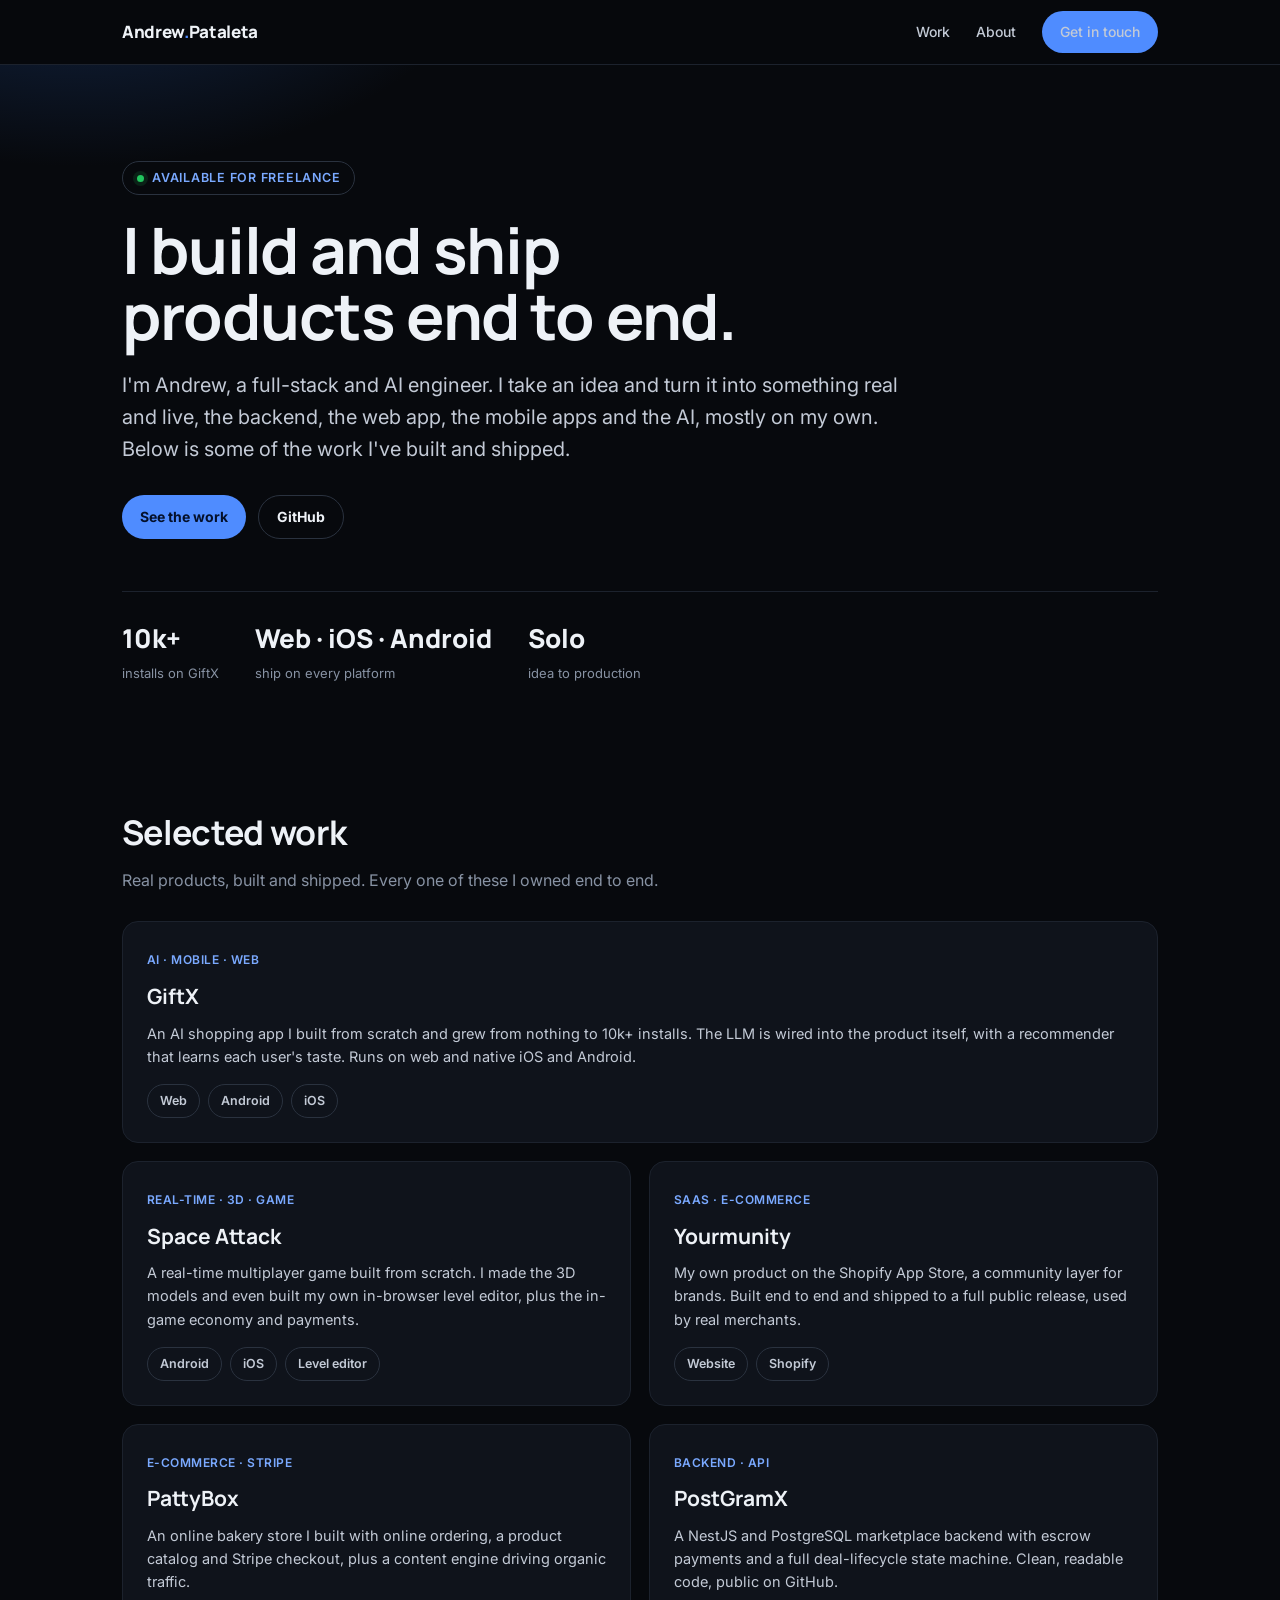
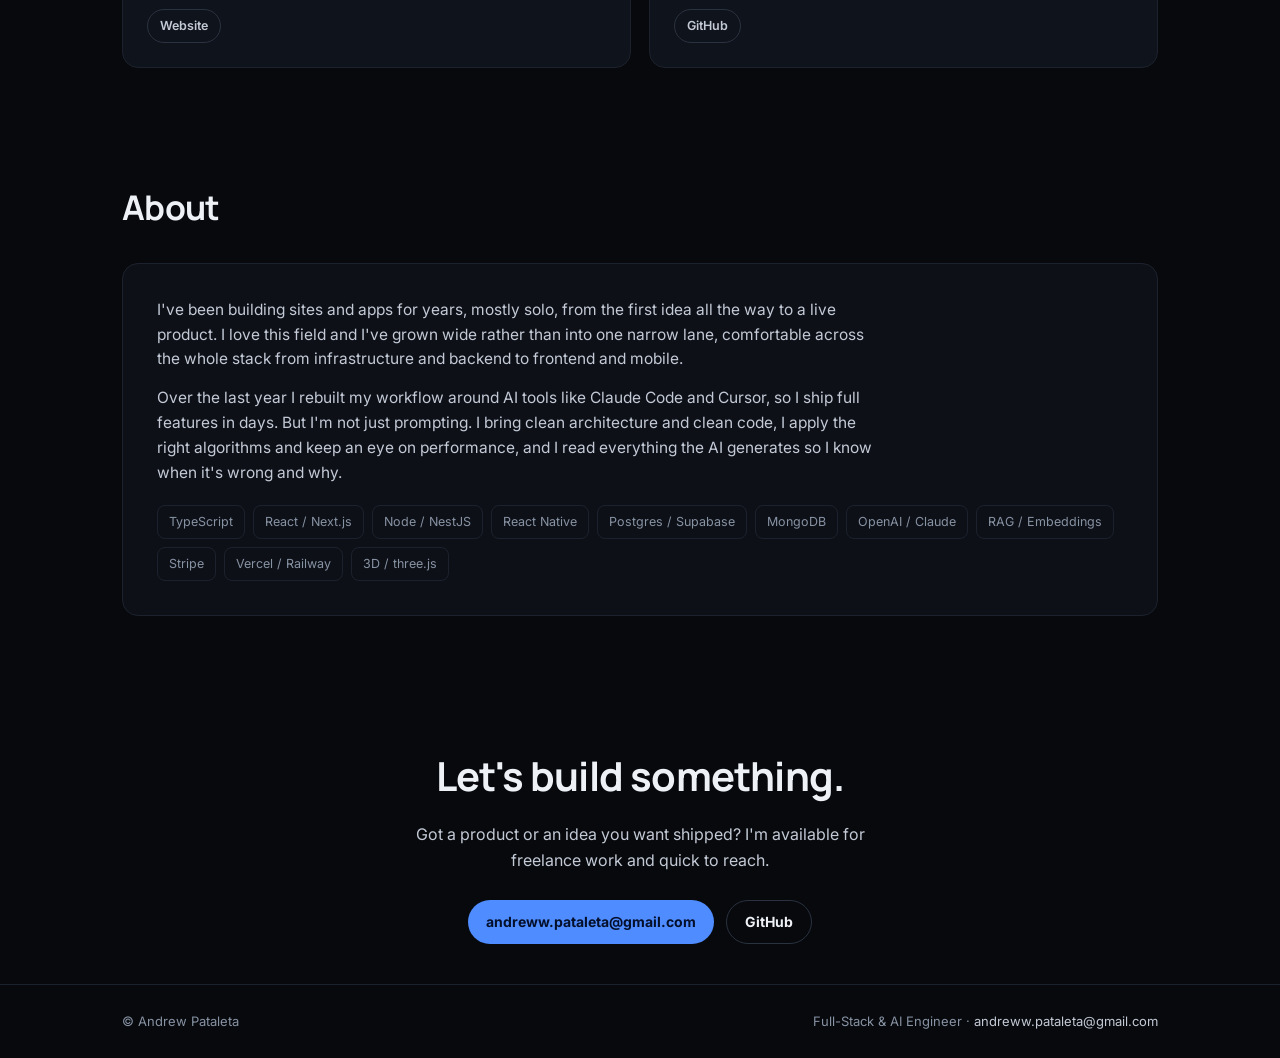
==== index.html @ 1e851c58 "Personal freelancer site" ====
<!doctype html>
<html lang="en">
<head>
<meta charset="utf-8" />
<meta name="viewport" content="width=device-width, initial-scale=1" />
<title>Andrew Pataleta — Full-Stack & AI Engineer</title>
<meta name="description" content="Andrew Pataleta, full-stack and AI engineer. I build and ship products end to end, solo, from the first idea to live. AI apps, real-time games, e-commerce and SaaS." />
<link rel="preconnect" href="https://fonts.googleapis.com">
<link rel="preconnect" href="https://fonts.gstatic.com" crossorigin>
<link href="https://fonts.googleapis.com/css2?family=Manrope:wght@400;500;600;700;800&family=Inter:wght@400;500;600&display=swap" rel="stylesheet">
<style>
  :root{
    --bg:#07090d; --bg-2:#0d1017; --card:#0f131b; --line:#1c222d; --line-2:#2a323f;
    --ink:#eef2f7; --ink-2:#c3cad6; --muted:#8792a3; --accent:#4f8cff; --accent-2:#7aa9ff;
    --radius:16px; --radius-sm:10px; --container:1080px;
  }
  *{box-sizing:border-box}
  html{scroll-behavior:smooth}
  body{margin:0;background:var(--bg);color:var(--ink);
    font-family:"Inter",-apple-system,BlinkMacSystemFont,"Segoe UI",Helvetica,Arial,sans-serif;
    line-height:1.6;-webkit-font-smoothing:antialiased}
  a{color:inherit;text-decoration:none}
  .wrap{max-width:var(--container);margin:0 auto;padding:0 22px}
  .display{font-family:"Manrope",sans-serif;letter-spacing:-.02em}

  header{position:sticky;top:0;z-index:20;backdrop-filter:blur(10px);
    background:color-mix(in oklab, var(--bg) 82%, transparent);border-bottom:1px solid var(--line)}
  .nav{display:flex;align-items:center;justify-content:space-between;height:64px}
  .brand{font-family:"Manrope";font-weight:800;font-size:17px;letter-spacing:-.02em}
  .brand span{color:var(--accent)}
  .navlinks{display:flex;gap:26px;align-items:center}
  .navlinks a{color:var(--ink-2);font-size:14px;font-weight:500}
  .navlinks a:hover{color:var(--ink)}
  .btn{display:inline-flex;align-items:center;gap:8px;background:var(--accent);color:#04102b;
    font-weight:700;font-size:14px;padding:10px 18px;border-radius:999px;transition:transform .15s ease,background .15s ease}
  .btn:hover{background:var(--accent-2);transform:translateY(-1px)}
  .btn.ghost{background:transparent;color:var(--ink);border:1px solid var(--line-2)}
  .btn.ghost:hover{border-color:var(--accent);background:transparent}
  @media(max-width:640px){.navlinks a:not(.btn){display:none}}

  .hero{padding:96px 0 64px;position:relative;overflow:hidden}
  .hero::before{content:"";position:absolute;inset:-20% 30% auto -10%;height:520px;
    background:radial-gradient(600px 340px at 20% 0, #14294d 0%, transparent 70%);pointer-events:none}
  .eyebrow{display:inline-flex;align-items:center;gap:8px;font-size:12.5px;font-weight:600;letter-spacing:.06em;
    text-transform:uppercase;color:var(--accent-2);border:1px solid var(--line-2);border-radius:999px;padding:6px 14px;margin-bottom:22px}
  .dot{width:7px;height:7px;border-radius:50%;background:#22c55e;box-shadow:0 0 0 4px #22c55e22}
  h1{font-size:clamp(36px,6.4vw,64px);line-height:1.03;margin:0 0 20px;max-width:16ch}
  .lead{font-size:clamp(16px,2.1vw,20px);color:var(--ink-2);max-width:60ch;margin:0 0 30px}
  .cta{display:flex;gap:12px;flex-wrap:wrap}
  .stats{display:flex;gap:36px;flex-wrap:wrap;margin-top:52px;border-top:1px solid var(--line);padding-top:26px}
  .stats b{font-family:"Manrope";font-weight:800;font-size:26px;display:block}
  .stats span{color:var(--muted);font-size:13px}

  section{padding:56px 0}
  .sec-head{margin-bottom:28px}
  .sec-head h2{font-size:clamp(24px,4vw,34px);margin:0 0 8px}
  .sec-head p{color:var(--muted);margin:0;max-width:60ch}

  .grid{display:grid;grid-template-columns:repeat(2,minmax(0,1fr));gap:18px}
  @media(max-width:760px){.grid{grid-template-columns:1fr}}
  .proj{background:var(--card);border:1px solid var(--line);border-radius:var(--radius);padding:24px;
    transition:transform .18s ease,border-color .18s ease}
  .proj:hover{transform:translateY(-3px);border-color:var(--line-2)}
  .proj .tag{font-size:12px;font-weight:600;color:var(--accent-2);letter-spacing:.04em;text-transform:uppercase}
  .proj h3{font-family:"Manrope";font-size:21px;margin:8px 0 8px}
  .proj p{color:var(--ink-2);font-size:14.5px;margin:0 0 16px}
  .links{display:flex;gap:8px;flex-wrap:wrap}
  .links a{font-size:12.5px;font-weight:600;color:var(--ink-2);border:1px solid var(--line-2);
    border-radius:999px;padding:6px 12px;transition:.15s}
  .links a:hover{color:var(--ink);border-color:var(--accent)}
  .proj.wide{grid-column:1/-1}

  .about{background:var(--bg-2);border:1px solid var(--line);border-radius:var(--radius);padding:34px}
  .about p{color:var(--ink-2);font-size:15.5px;max-width:72ch;margin:0 0 14px}
  .about p:last-child{margin-bottom:0}
  .chips{display:flex;flex-wrap:wrap;gap:8px;margin-top:20px}
  .chip{font-size:12.5px;color:var(--muted);border:1px solid var(--line);border-radius:8px;padding:6px 11px}

  .contact{text-align:center;padding:72px 0 40px}
  .contact h2{font-size:clamp(26px,4.5vw,40px);margin:0 0 14px}
  .contact p{color:var(--ink-2);max-width:52ch;margin:0 auto 26px}

  footer{border-top:1px solid var(--line);padding:26px 0;color:var(--muted);font-size:13px;
    display:flex;justify-content:space-between;flex-wrap:wrap;gap:10px}
  footer a{color:var(--ink-2)}
</style>
</head>
<body>
<header>
  <div class="wrap nav">
    <div class="brand">Andrew<span>.</span>Pataleta</div>
    <nav class="navlinks">
      <a href="#work">Work</a>
      <a href="#about">About</a>
      <a class="btn" href="mailto:andreww.pataleta@gmail.com">Get in touch</a>
    </nav>
  </div>
</header>

<main>
  <section class="hero">
    <div class="wrap">
      <span class="eyebrow"><span class="dot"></span> Available for freelance</span>
      <h1 class="display">I build and ship products end to end.</h1>
      <p class="lead">I'm Andrew, a full-stack and AI engineer. I take an idea and turn it into something real and live, the backend, the web app, the mobile apps and the AI, mostly on my own. Below is some of the work I've built and shipped.</p>
      <div class="cta">
        <a class="btn" href="#work">See the work</a>
        <a class="btn ghost" href="https://github.com/AndrewwPataleta" target="_blank" rel="noopener">GitHub</a>
      </div>
      <div class="stats">
        <div><b>10k+</b><span>installs on GiftX</span></div>
        <div><b>Web · iOS · Android</b><span>ship on every platform</span></div>
        <div><b>Solo</b><span>idea to production</span></div>
      </div>
    </div>
  </section>

  <section id="work">
    <div class="wrap">
      <div class="sec-head">
        <h2 class="display">Selected work</h2>
        <p>Real products, built and shipped. Every one of these I owned end to end.</p>
      </div>
      <div class="grid">

        <div class="proj wide">
          <span class="tag">AI · Mobile · Web</span>
          <h3>GiftX</h3>
          <p>An AI shopping app I built from scratch and grew from nothing to 10k+ installs. The LLM is wired into the product itself, with a recommender that learns each user's taste. Runs on web and native iOS and Android.</p>
          <div class="links">
            <a href="https://giftx.tech" target="_blank" rel="noopener">Web</a>
            <a href="https://play.google.com/store/apps/details?id=giftx.tech" target="_blank" rel="noopener">Android</a>
            <a href="https://apps.apple.com/us/app/giftx-ai-gift-finder/id6754931889" target="_blank" rel="noopener">iOS</a>
          </div>
        </div>

        <div class="proj">
          <span class="tag">Real-time · 3D · Game</span>
          <h3>Space Attack</h3>
          <p>A real-time multiplayer game built from scratch. I made the 3D models and even built my own in-browser level editor, plus the in-game economy and payments.</p>
          <div class="links">
            <a href="https://play.google.com/store/apps/details?id=app.spaceattack" target="_blank" rel="noopener">Android</a>
            <a href="https://apps.apple.com/us/app/space-attack-galaxy-shooter/id6793962515" target="_blank" rel="noopener">iOS</a>
            <a href="https://studio.spaceattack.app/#studio" target="_blank" rel="noopener">Level editor</a>
          </div>
        </div>

        <div class="proj">
          <span class="tag">SaaS · E-commerce</span>
          <h3>Yourmunity</h3>
          <p>My own product on the Shopify App Store, a community layer for brands. Built end to end and shipped to a full public release, used by real merchants.</p>
          <div class="links">
            <a href="https://yourmunity.com" target="_blank" rel="noopener">Website</a>
            <a href="https://apps.shopify.com/yourmunity" target="_blank" rel="noopener">Shopify</a>
          </div>
        </div>

        <div class="proj">
          <span class="tag">E-commerce · Stripe</span>
          <h3>PattyBox</h3>
          <p>An online bakery store I built with online ordering, a product catalog and Stripe checkout, plus a content engine driving organic traffic.</p>
          <div class="links">
            <a href="https://pattybox.com" target="_blank" rel="noopener">Website</a>
          </div>
        </div>

        <div class="proj">
          <span class="tag">Backend · API</span>
          <h3>PostGramX</h3>
          <p>A NestJS and PostgreSQL marketplace backend with escrow payments and a full deal-lifecycle state machine. Clean, readable code, public on GitHub.</p>
          <div class="links">
            <a href="https://github.com/AndrewwPataleta/postgramx-backend" target="_blank" rel="noopener">GitHub</a>
          </div>
        </div>

      </div>
    </div>
  </section>

  <section id="about">
    <div class="wrap">
      <div class="sec-head">
        <h2 class="display">About</h2>
      </div>
      <div class="about">
        <p>I've been building sites and apps for years, mostly solo, from the first idea all the way to a live product. I love this field and I've grown wide rather than into one narrow lane, comfortable across the whole stack from infrastructure and backend to frontend and mobile.</p>
        <p>Over the last year I rebuilt my workflow around AI tools like Claude Code and Cursor, so I ship full features in days. But I'm not just prompting. I bring clean architecture and clean code, I apply the right algorithms and keep an eye on performance, and I read everything the AI generates so I know when it's wrong and why.</p>
        <div class="chips">
          <span class="chip">TypeScript</span><span class="chip">React / Next.js</span><span class="chip">Node / NestJS</span>
          <span class="chip">React Native</span><span class="chip">Postgres / Supabase</span><span class="chip">MongoDB</span>
          <span class="chip">OpenAI / Claude</span><span class="chip">RAG / Embeddings</span><span class="chip">Stripe</span>
          <span class="chip">Vercel / Railway</span><span class="chip">3D / three.js</span>
        </div>
      </div>
    </div>
  </section>

  <section class="contact" id="contact">
    <div class="wrap">
      <h2 class="display">Let's build something.</h2>
      <p>Got a product or an idea you want shipped? I'm available for freelance work and quick to reach.</p>
      <div class="cta" style="justify-content:center">
        <a class="btn" href="mailto:andreww.pataleta@gmail.com">andreww.pataleta@gmail.com</a>
        <a class="btn ghost" href="https://github.com/AndrewwPataleta" target="_blank" rel="noopener">GitHub</a>
      </div>
    </div>
  </section>
</main>

<footer>
  <div class="wrap" style="display:flex;justify-content:space-between;width:100%;flex-wrap:wrap;gap:10px">
    <span>© Andrew Pataleta</span>
    <span>Full-Stack &amp; AI Engineer · <a href="mailto:andreww.pataleta@gmail.com">andreww.pataleta@gmail.com</a></span>
  </div>
</footer>
</body>
</html>
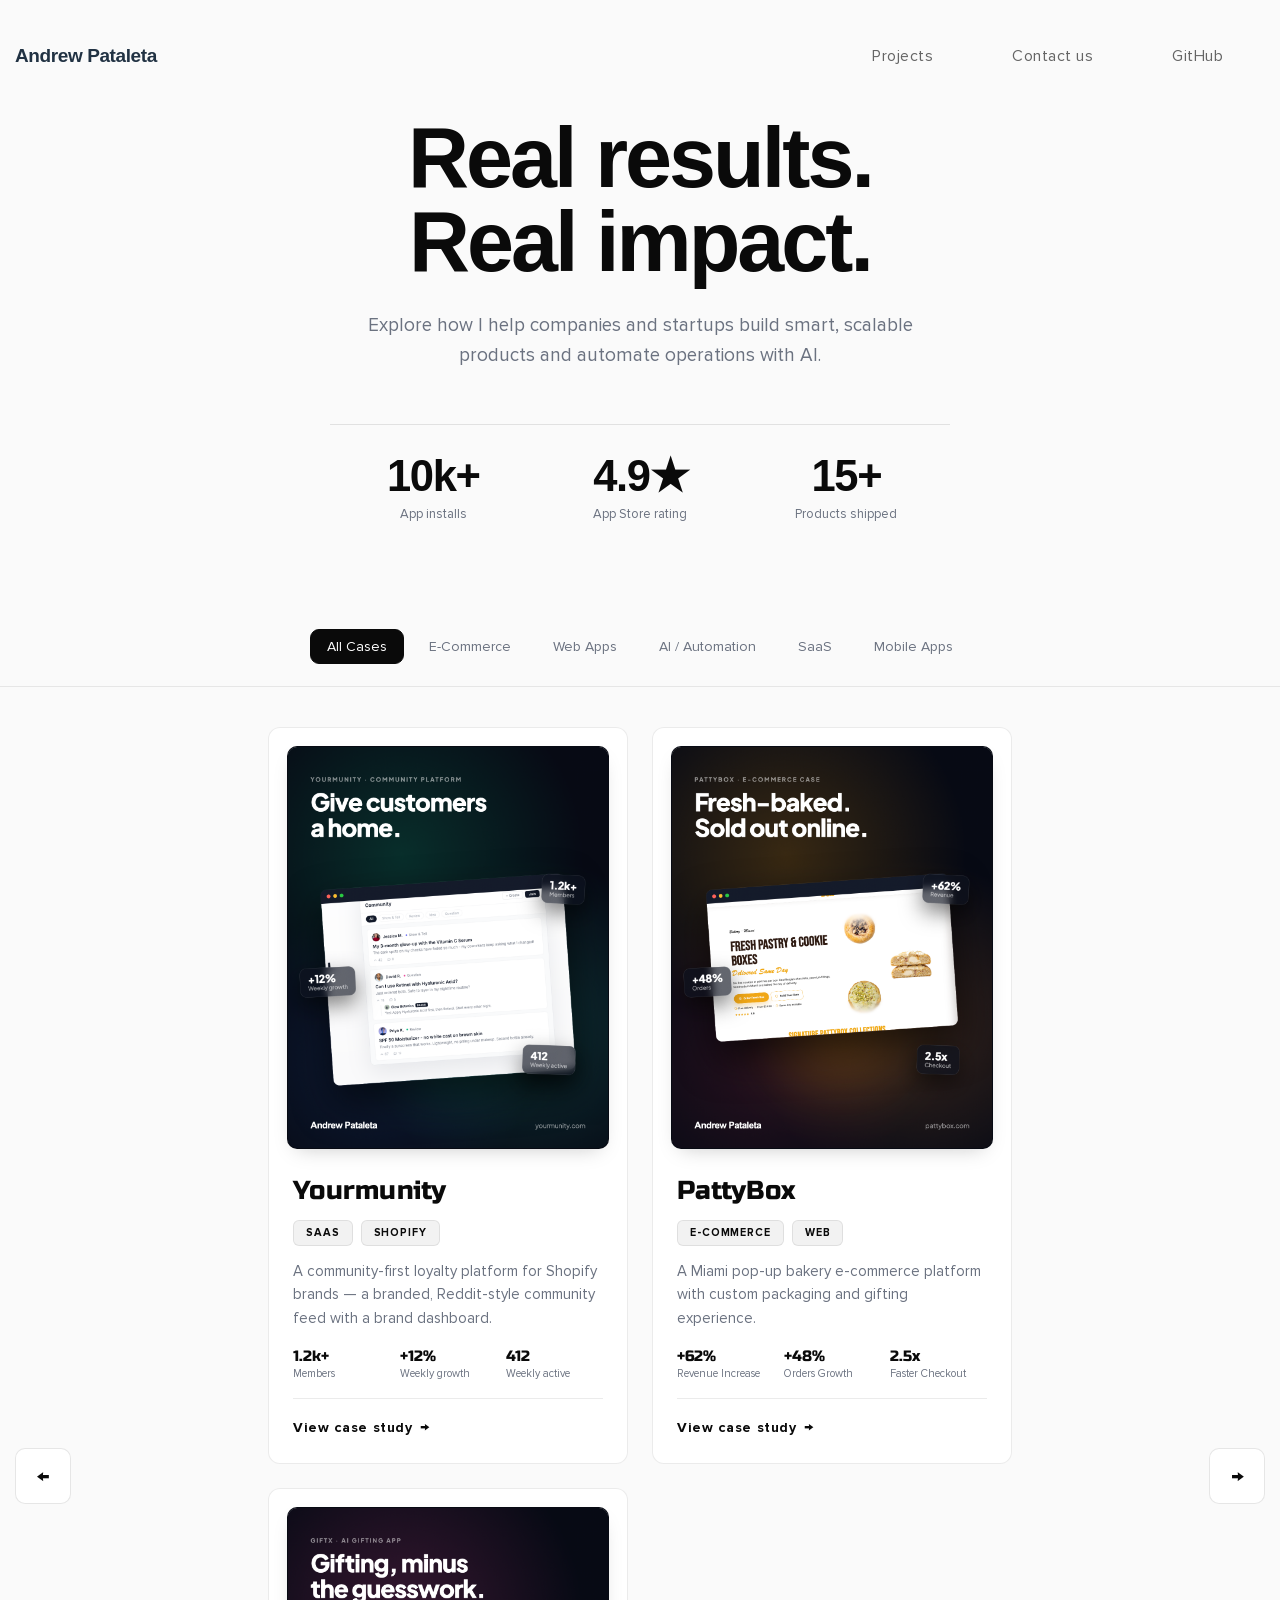
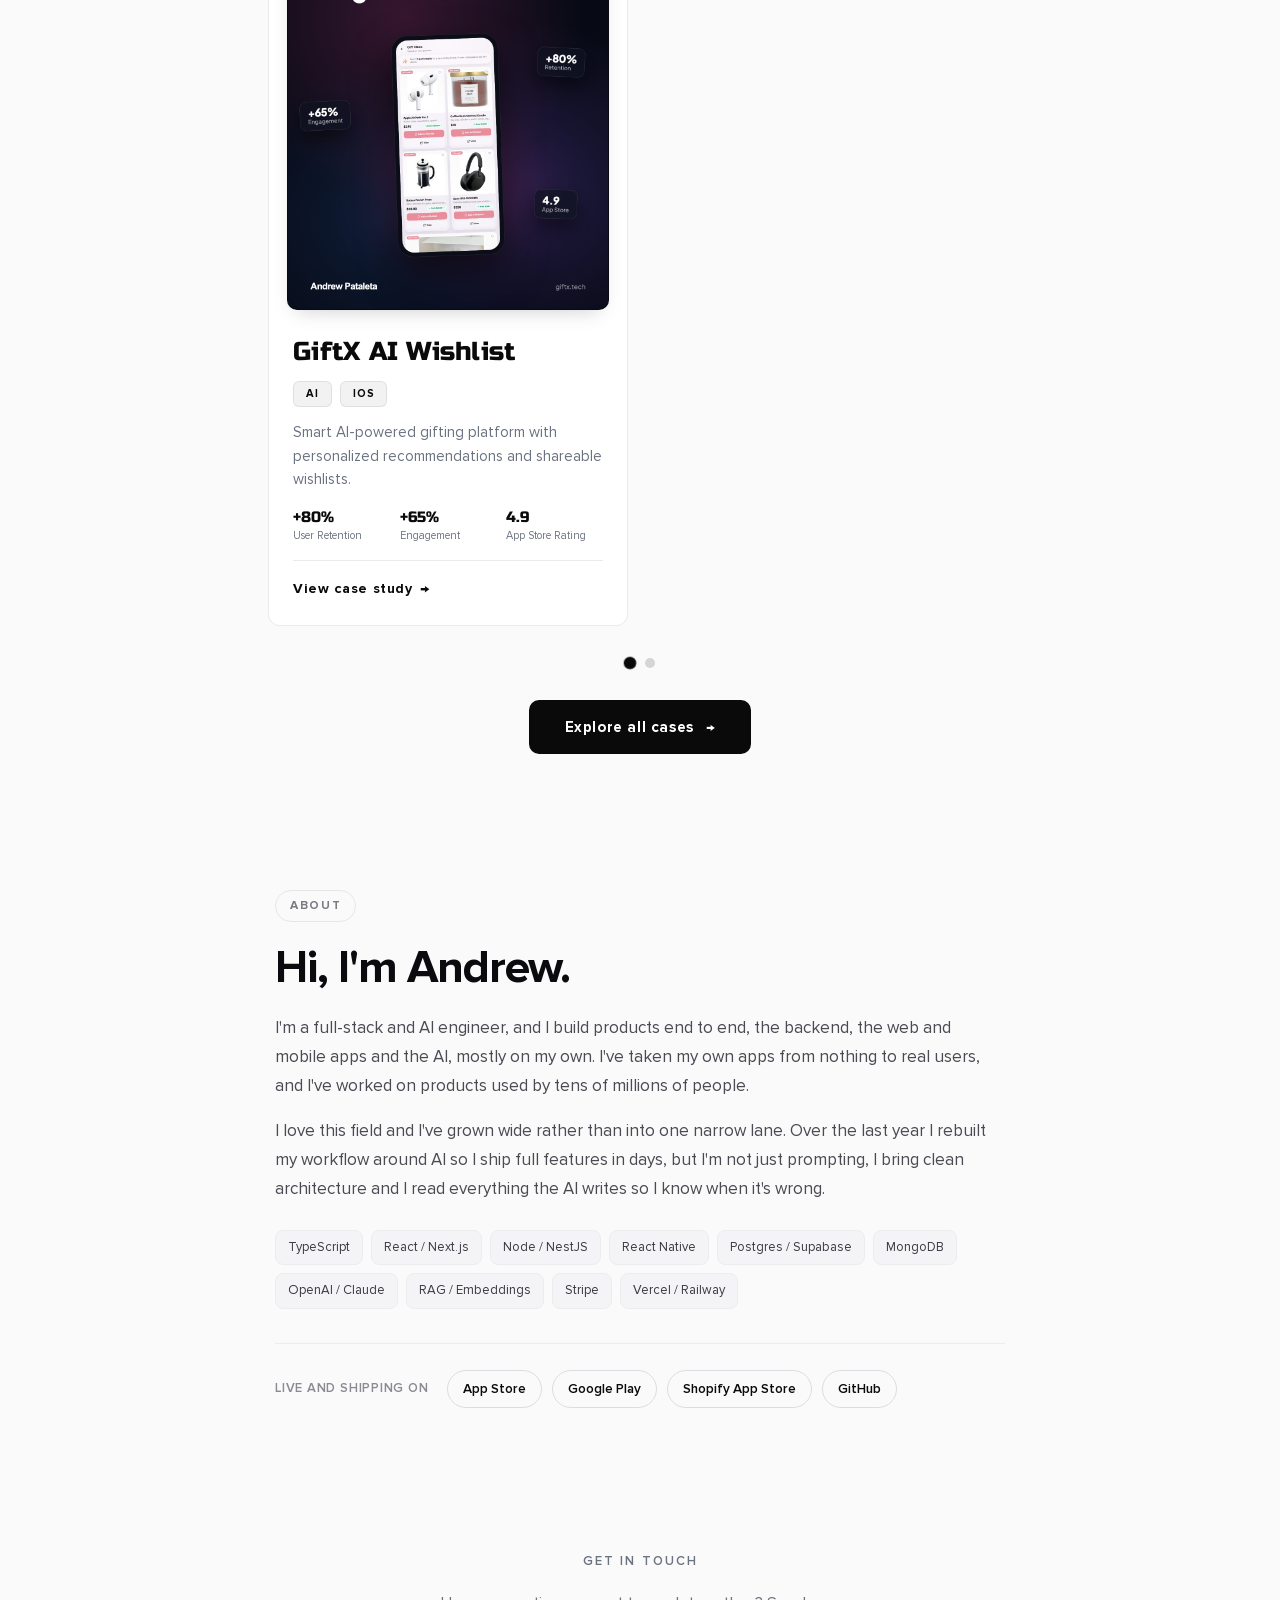
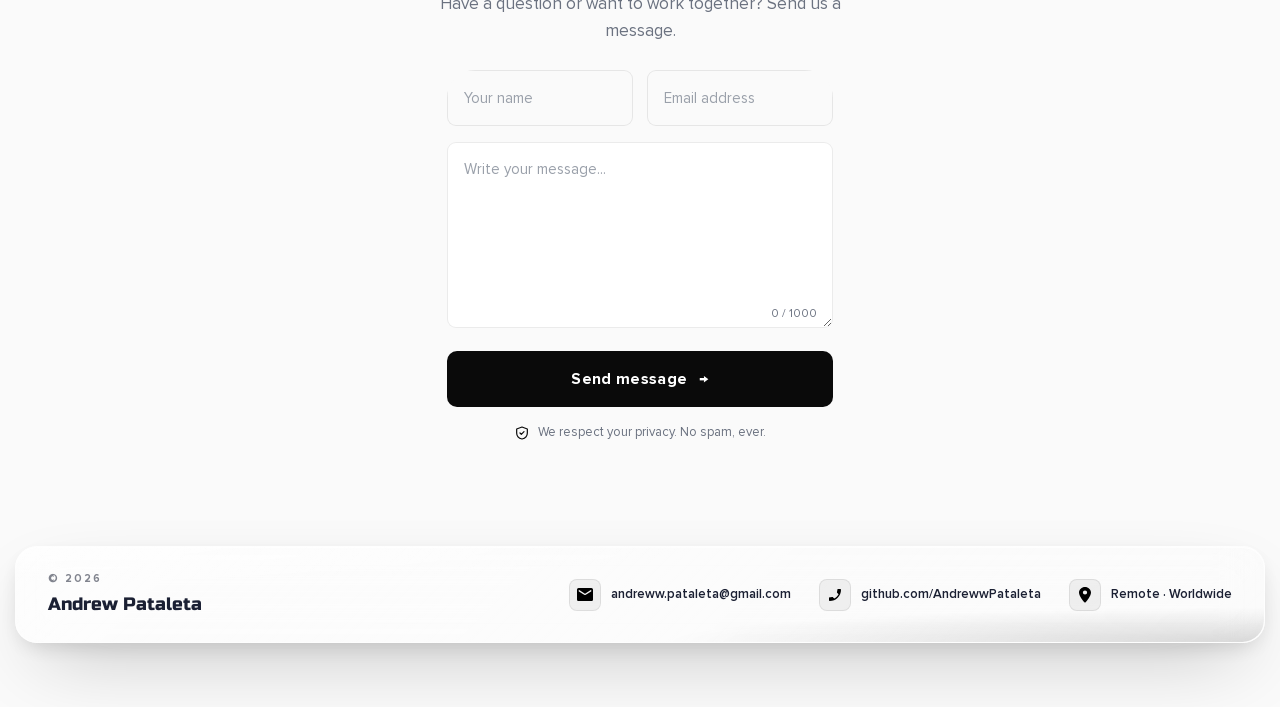
==== commit 5af6c84d: "Remove leftover PatStudio Firebase analytics config (leaked key)" ====
--- a/index.html
+++ b/index.html
@@ -1,217 +1,130 @@
 <!doctype html>
 <html lang="en">
-<head>
-<meta charset="utf-8" />
-<meta name="viewport" content="width=device-width, initial-scale=1" />
-<title>Andrew Pataleta — Full-Stack & AI Engineer</title>
-<meta name="description" content="Andrew Pataleta, full-stack and AI engineer. I build and ship products end to end, solo, from the first idea to live. AI apps, real-time games, e-commerce and SaaS." />
-<link rel="preconnect" href="https://fonts.googleapis.com">
-<link rel="preconnect" href="https://fonts.gstatic.com" crossorigin>
-<link href="https://fonts.googleapis.com/css2?family=Manrope:wght@400;500;600;700;800&family=Inter:wght@400;500;600&display=swap" rel="stylesheet">
-<style>
-  :root{
-    --bg:#07090d; --bg-2:#0d1017; --card:#0f131b; --line:#1c222d; --line-2:#2a323f;
-    --ink:#eef2f7; --ink-2:#c3cad6; --muted:#8792a3; --accent:#4f8cff; --accent-2:#7aa9ff;
-    --radius:16px; --radius-sm:10px; --container:1080px;
-  }
-  *{box-sizing:border-box}
-  html{scroll-behavior:smooth}
-  body{margin:0;background:var(--bg);color:var(--ink);
-    font-family:"Inter",-apple-system,BlinkMacSystemFont,"Segoe UI",Helvetica,Arial,sans-serif;
-    line-height:1.6;-webkit-font-smoothing:antialiased}
-  a{color:inherit;text-decoration:none}
-  .wrap{max-width:var(--container);margin:0 auto;padding:0 22px}
-  .display{font-family:"Manrope",sans-serif;letter-spacing:-.02em}
+  <head>
+    <meta charset="UTF-8" />
+    <meta name="viewport" content="width=device-width, initial-scale=1.0, viewport-fit=cover" />
+    <meta name="format-detection" content="telephone=no" />
+    <meta name="theme-color" content="#12151d" />
+    <meta name="color-scheme" content="light" />
+    <meta name="referrer" content="strict-origin-when-cross-origin" />
 
-  header{position:sticky;top:0;z-index:20;backdrop-filter:blur(10px);
-    background:color-mix(in oklab, var(--bg) 82%, transparent);border-bottom:1px solid var(--line)}
-  .nav{display:flex;align-items:center;justify-content:space-between;height:64px}
-  .brand{font-family:"Manrope";font-weight:800;font-size:17px;letter-spacing:-.02em}
-  .brand span{color:var(--accent)}
-  .navlinks{display:flex;gap:26px;align-items:center}
-  .navlinks a{color:var(--ink-2);font-size:14px;font-weight:500}
-  .navlinks a:hover{color:var(--ink)}
-  .btn{display:inline-flex;align-items:center;gap:8px;background:var(--accent);color:#04102b;
-    font-weight:700;font-size:14px;padding:10px 18px;border-radius:999px;transition:transform .15s ease,background .15s ease}
-  .btn:hover{background:var(--accent-2);transform:translateY(-1px)}
-  .btn.ghost{background:transparent;color:var(--ink);border:1px solid var(--line-2)}
-  .btn.ghost:hover{border-color:var(--accent);background:transparent}
-  @media(max-width:640px){.navlinks a:not(.btn){display:none}}
+    <title>PatStudio — AI integration & automation studio for real businesses</title>
+    <meta name="description" content="PatStudio builds practical IT services and integrates AI agents into existing CRM, support, analytics and operations — for established companies and ambitious startups." />
+    <meta name="keywords" content="AI integration, AI agents, automation, custom software, web development, mobile apps, MVP, SaaS, e-commerce, AI consulting, PatStudio" />
+    <meta name="author" content="PatStudio LLC" />
+    <meta name="robots" content="index,follow,max-image-preview:large,max-snippet:-1,max-video-preview:-1" />
+    <meta name="googlebot" content="index,follow" />
 
-  .hero{padding:96px 0 64px;position:relative;overflow:hidden}
-  .hero::before{content:"";position:absolute;inset:-20% 30% auto -10%;height:520px;
-    background:radial-gradient(600px 340px at 20% 0, #14294d 0%, transparent 70%);pointer-events:none}
-  .eyebrow{display:inline-flex;align-items:center;gap:8px;font-size:12.5px;font-weight:600;letter-spacing:.06em;
-    text-transform:uppercase;color:var(--accent-2);border:1px solid var(--line-2);border-radius:999px;padding:6px 14px;margin-bottom:22px}
-  .dot{width:7px;height:7px;border-radius:50%;background:#22c55e;box-shadow:0 0 0 4px #22c55e22}
-  h1{font-size:clamp(36px,6.4vw,64px);line-height:1.03;margin:0 0 20px;max-width:16ch}
-  .lead{font-size:clamp(16px,2.1vw,20px);color:var(--ink-2);max-width:60ch;margin:0 0 30px}
-  .cta{display:flex;gap:12px;flex-wrap:wrap}
-  .stats{display:flex;gap:36px;flex-wrap:wrap;margin-top:52px;border-top:1px solid var(--line);padding-top:26px}
-  .stats b{font-family:"Manrope";font-weight:800;font-size:26px;display:block}
-  .stats span{color:var(--muted);font-size:13px}
+    <link rel="canonical" href="https://patstudio.tech/en" />
+    <link rel="alternate" hreflang="en" href="https://patstudio.tech/en" />
+    <link rel="alternate" hreflang="ru" href="https://patstudio.tech/ru" />
+    <link rel="alternate" hreflang="es" href="https://patstudio.tech/es" />
+    <link rel="alternate" hreflang="de" href="https://patstudio.tech/de" />
+    <link rel="alternate" hreflang="fr" href="https://patstudio.tech/fr" />
+    <link rel="alternate" hreflang="pt" href="https://patstudio.tech/pt" />
+    <link rel="alternate" hreflang="zh" href="https://patstudio.tech/zh" />
+    <link rel="alternate" hreflang="ar" href="https://patstudio.tech/ar" />
+    <link rel="alternate" hreflang="x-default" href="https://patstudio.tech/en" />
 
-  section{padding:56px 0}
-  .sec-head{margin-bottom:28px}
-  .sec-head h2{font-size:clamp(24px,4vw,34px);margin:0 0 8px}
-  .sec-head p{color:var(--muted);margin:0;max-width:60ch}
+    <meta property="og:type" content="website" />
+    <meta property="og:site_name" content="PatStudio" />
+    <meta property="og:title" content="PatStudio — AI integration & automation studio for real businesses" />
+    <meta property="og:description" content="Real cases. Real impact. We help companies and startups build smart, scalable products and automate operations with AI." />
+    <meta property="og:url" content="https://patstudio.tech/en" />
+    <meta property="og:image" content="https://patstudio.tech/img/common/og-cover.jpg" />
+    <meta property="og:image:secure_url" content="https://patstudio.tech/img/common/og-cover.jpg" />
+    <meta property="og:image:width" content="1200" />
+    <meta property="og:image:height" content="630" />
+    <meta property="og:image:alt" content="PatStudio — AI integration & automation studio" />
+    <meta property="og:locale" content="en_US" />
+    <meta property="og:locale:alternate" content="ru_RU" />
+    <meta property="og:locale:alternate" content="es_ES" />
+    <meta property="og:locale:alternate" content="de_DE" />
+    <meta property="og:locale:alternate" content="fr_FR" />
+    <meta property="og:locale:alternate" content="pt_PT" />
+    <meta property="og:locale:alternate" content="zh_CN" />
+    <meta property="og:locale:alternate" content="ar_AR" />
 
-  .grid{display:grid;grid-template-columns:repeat(2,minmax(0,1fr));gap:18px}
-  @media(max-width:760px){.grid{grid-template-columns:1fr}}
-  .proj{background:var(--card);border:1px solid var(--line);border-radius:var(--radius);padding:24px;
-    transition:transform .18s ease,border-color .18s ease}
-  .proj:hover{transform:translateY(-3px);border-color:var(--line-2)}
-  .proj .tag{font-size:12px;font-weight:600;color:var(--accent-2);letter-spacing:.04em;text-transform:uppercase}
-  .proj h3{font-family:"Manrope";font-size:21px;margin:8px 0 8px}
-  .proj p{color:var(--ink-2);font-size:14.5px;margin:0 0 16px}
-  .links{display:flex;gap:8px;flex-wrap:wrap}
-  .links a{font-size:12.5px;font-weight:600;color:var(--ink-2);border:1px solid var(--line-2);
-    border-radius:999px;padding:6px 12px;transition:.15s}
-  .links a:hover{color:var(--ink);border-color:var(--accent)}
-  .proj.wide{grid-column:1/-1}
+    <meta name="twitter:card" content="summary_large_image" />
+    <meta name="twitter:site" content="@patstudio" />
+    <meta name="twitter:creator" content="@patstudio" />
+    <meta name="twitter:title" content="PatStudio — AI integration & automation studio for real businesses" />
+    <meta name="twitter:description" content="Real cases. Real impact. We help companies and startups build smart, scalable products and automate operations with AI." />
+    <meta name="twitter:image" content="https://patstudio.tech/img/common/og-cover.jpg" />
+    <meta name="twitter:image:alt" content="PatStudio — AI integration & automation studio" />
 
-  .about{background:var(--bg-2);border:1px solid var(--line);border-radius:var(--radius);padding:34px}
-  .about p{color:var(--ink-2);font-size:15.5px;max-width:72ch;margin:0 0 14px}
-  .about p:last-child{margin-bottom:0}
-  .chips{display:flex;flex-wrap:wrap;gap:8px;margin-top:20px}
-  .chip{font-size:12.5px;color:var(--muted);border:1px solid var(--line);border-radius:8px;padding:6px 11px}
+    <link rel="icon" href="/favicon.ico" sizes="48x48" />
+    <link rel="icon" type="image/svg+xml" href="/favicon.svg" />
+    <link rel="icon" type="image/png" sizes="32x32" href="/favicon-32.png" />
+    <link rel="icon" type="image/png" sizes="16x16" href="/favicon-16.png" />
+    <link rel="apple-touch-icon" sizes="180x180" href="/apple-touch-icon.png" />
+    <link rel="manifest" href="/manifest.webmanifest" />
 
-  .contact{text-align:center;padding:72px 0 40px}
-  .contact h2{font-size:clamp(26px,4.5vw,40px);margin:0 0 14px}
-  .contact p{color:var(--ink-2);max-width:52ch;margin:0 auto 26px}
+    <link rel="preconnect" href="https://fonts.googleapis.com" />
+    <link rel="preconnect" href="https://fonts.gstatic.com" crossorigin />
 
-  footer{border-top:1px solid var(--line);padding:26px 0;color:var(--muted);font-size:13px;
-    display:flex;justify-content:space-between;flex-wrap:wrap;gap:10px}
-  footer a{color:var(--ink-2)}
-</style>
-</head>
-<body>
-<header>
-  <div class="wrap nav">
-    <div class="brand">Andrew<span>.</span>Pataleta</div>
-    <nav class="navlinks">
-      <a href="#work">Work</a>
-      <a href="#about">About</a>
-      <a class="btn" href="mailto:andreww.pataleta@gmail.com">Get in touch</a>
-    </nav>
-  </div>
-</header>
+    <script type="application/ld+json">
+    {
+      "@context": "https://schema.org",
+      "@type": "Organization",
+      "name": "PatStudio",
+      "alternateName": "PatStudio LLC",
+      "url": "https://patstudio.tech",
+      "logo": "https://patstudio.tech/img/common/logo.jpeg",
+      "image": "https://patstudio.tech/img/common/og-cover.jpg",
+      "description": "PatStudio builds practical IT services and integrates AI agents into existing CRM, support, analytics and operations.",
+      "foundingDate": "2021",
+      "address": {
+        "@type": "PostalAddress",
+        "streetAddress": "17071 Miami Dixie Hwy",
+        "addressLocality": "Miami",
+        "addressRegion": "FL",
+        "postalCode": "33160",
+        "addressCountry": "US"
+      },
+      "contactPoint": [{
+        "@type": "ContactPoint",
+        "contactType": "customer support",
+        "email": "connect@patstudio.tech",
+        "telephone": "+1-305-784-9429",
+        "areaServed": "Worldwide",
+        "availableLanguage": ["English", "Russian", "Spanish", "German", "French", "Portuguese", "Chinese", "Arabic"]
+      }],
+      "sameAs": [
+        "https://github.com/patstudio",
+        "https://www.linkedin.com/company/patstudio",
+        "https://x.com/patstudio"
+      ]
+    }
+    </script>
 
-<main>
-  <section class="hero">
-    <div class="wrap">
-      <span class="eyebrow"><span class="dot"></span> Available for freelance</span>
-      <h1 class="display">I build and ship products end to end.</h1>
-      <p class="lead">I'm Andrew, a full-stack and AI engineer. I take an idea and turn it into something real and live, the backend, the web app, the mobile apps and the AI, mostly on my own. Below is some of the work I've built and shipped.</p>
-      <div class="cta">
-        <a class="btn" href="#work">See the work</a>
-        <a class="btn ghost" href="https://github.com/AndrewwPataleta" target="_blank" rel="noopener">GitHub</a>
-      </div>
-      <div class="stats">
-        <div><b>10k+</b><span>installs on GiftX</span></div>
-        <div><b>Web · iOS · Android</b><span>ship on every platform</span></div>
-        <div><b>Solo</b><span>idea to production</span></div>
-      </div>
-    </div>
-  </section>
-
-  <section id="work">
-    <div class="wrap">
-      <div class="sec-head">
-        <h2 class="display">Selected work</h2>
-        <p>Real products, built and shipped. Every one of these I owned end to end.</p>
-      </div>
-      <div class="grid">
-
-        <div class="proj wide">
-          <span class="tag">AI · Mobile · Web</span>
-          <h3>GiftX</h3>
-          <p>An AI shopping app I built from scratch and grew from nothing to 10k+ installs. The LLM is wired into the product itself, with a recommender that learns each user's taste. Runs on web and native iOS and Android.</p>
-          <div class="links">
-            <a href="https://giftx.tech" target="_blank" rel="noopener">Web</a>
-            <a href="https://play.google.com/store/apps/details?id=giftx.tech" target="_blank" rel="noopener">Android</a>
-            <a href="https://apps.apple.com/us/app/giftx-ai-gift-finder/id6754931889" target="_blank" rel="noopener">iOS</a>
-          </div>
-        </div>
-
-        <div class="proj">
-          <span class="tag">Real-time · 3D · Game</span>
-          <h3>Space Attack</h3>
-          <p>A real-time multiplayer game built from scratch. I made the 3D models and even built my own in-browser level editor, plus the in-game economy and payments.</p>
-          <div class="links">
-            <a href="https://play.google.com/store/apps/details?id=app.spaceattack" target="_blank" rel="noopener">Android</a>
-            <a href="https://apps.apple.com/us/app/space-attack-galaxy-shooter/id6793962515" target="_blank" rel="noopener">iOS</a>
-            <a href="https://studio.spaceattack.app/#studio" target="_blank" rel="noopener">Level editor</a>
-          </div>
-        </div>
-
-        <div class="proj">
-          <span class="tag">SaaS · E-commerce</span>
-          <h3>Yourmunity</h3>
-          <p>My own product on the Shopify App Store, a community layer for brands. Built end to end and shipped to a full public release, used by real merchants.</p>
-          <div class="links">
-            <a href="https://yourmunity.com" target="_blank" rel="noopener">Website</a>
-            <a href="https://apps.shopify.com/yourmunity" target="_blank" rel="noopener">Shopify</a>
-          </div>
-        </div>
-
-        <div class="proj">
-          <span class="tag">E-commerce · Stripe</span>
-          <h3>PattyBox</h3>
-          <p>An online bakery store I built with online ordering, a product catalog and Stripe checkout, plus a content engine driving organic traffic.</p>
-          <div class="links">
-            <a href="https://pattybox.com" target="_blank" rel="noopener">Website</a>
-          </div>
-        </div>
-
-        <div class="proj">
-          <span class="tag">Backend · API</span>
-          <h3>PostGramX</h3>
-          <p>A NestJS and PostgreSQL marketplace backend with escrow payments and a full deal-lifecycle state machine. Clean, readable code, public on GitHub.</p>
-          <div class="links">
-            <a href="https://github.com/AndrewwPataleta/postgramx-backend" target="_blank" rel="noopener">GitHub</a>
-          </div>
-        </div>
-
-      </div>
-    </div>
-  </section>
-
-  <section id="about">
-    <div class="wrap">
-      <div class="sec-head">
-        <h2 class="display">About</h2>
-      </div>
-      <div class="about">
-        <p>I've been building sites and apps for years, mostly solo, from the first idea all the way to a live product. I love this field and I've grown wide rather than into one narrow lane, comfortable across the whole stack from infrastructure and backend to frontend and mobile.</p>
-        <p>Over the last year I rebuilt my workflow around AI tools like Claude Code and Cursor, so I ship full features in days. But I'm not just prompting. I bring clean architecture and clean code, I apply the right algorithms and keep an eye on performance, and I read everything the AI generates so I know when it's wrong and why.</p>
-        <div class="chips">
-          <span class="chip">TypeScript</span><span class="chip">React / Next.js</span><span class="chip">Node / NestJS</span>
-          <span class="chip">React Native</span><span class="chip">Postgres / Supabase</span><span class="chip">MongoDB</span>
-          <span class="chip">OpenAI / Claude</span><span class="chip">RAG / Embeddings</span><span class="chip">Stripe</span>
-          <span class="chip">Vercel / Railway</span><span class="chip">3D / three.js</span>
-        </div>
-      </div>
-    </div>
-  </section>
-
-  <section class="contact" id="contact">
-    <div class="wrap">
-      <h2 class="display">Let's build something.</h2>
-      <p>Got a product or an idea you want shipped? I'm available for freelance work and quick to reach.</p>
-      <div class="cta" style="justify-content:center">
-        <a class="btn" href="mailto:andreww.pataleta@gmail.com">andreww.pataleta@gmail.com</a>
-        <a class="btn ghost" href="https://github.com/AndrewwPataleta" target="_blank" rel="noopener">GitHub</a>
-      </div>
-    </div>
-  </section>
-</main>
-
-<footer>
-  <div class="wrap" style="display:flex;justify-content:space-between;width:100%;flex-wrap:wrap;gap:10px">
-    <span>© Andrew Pataleta</span>
-    <span>Full-Stack &amp; AI Engineer · <a href="mailto:andreww.pataleta@gmail.com">andreww.pataleta@gmail.com</a></span>
-  </div>
-</footer>
-</body>
+    <script type="application/ld+json">
+    {
+      "@context": "https://schema.org",
+      "@type": "WebSite",
+      "name": "PatStudio",
+      "url": "https://patstudio.tech",
+      "inLanguage": ["en", "ru", "es", "de", "fr", "pt", "zh", "ar"],
+      "publisher": { "@type": "Organization", "name": "PatStudio" },
+      "potentialAction": {
+        "@type": "SearchAction",
+        "target": "https://patstudio.tech/en?q={search_term_string}",
+        "query-input": "required name=search_term_string"
+      }
+    }
+    </script>
+    <script type="module" crossorigin src="/assets/index-DtVHKmX6.js"></script>
+    <link rel="stylesheet" crossorigin href="/assets/index-BFW7_nYM.css">
+  </head>
+  <body>
+    <div id="root"></div>
+    <noscript>
+      <p style="font-family: system-ui, sans-serif; padding: 24px; max-width: 720px; margin: 0 auto;">
+        PatStudio — AI integration &amp; automation studio. Real cases, real impact.
+        We help companies and startups build smart, scalable products and automate operations with AI.
+        Please enable JavaScript to view the full experience, or contact us at
+        <a href="mailto:connect@patstudio.tech">connect@patstudio.tech</a>.
+      </p>
+    </noscript>
+  </body>
 </html>
--- a/assets/index-BFW7_nYM.css
+++ b/assets/index-BFW7_nYM.css
@@ -0,0 +1 @@
+@import"https://fonts.googleapis.com/css2?family=Russo+One&display=swap";@font-face{font-family:ProximaNova;font-display:swap;src:url(/fonts/ProximaNova-Bold.woff2) format("woff2"),url(/fonts/ProximaNova-Bold.woff) format("woff");font-weight:700;font-style:normal}@font-face{font-family:ProximaNova;font-display:swap;src:url(/fonts/ProximaNova-Regular.woff2) format("woff2"),url(/fonts/ProximaNova-Regular.woff) format("woff");font-weight:400;font-style:normal}@font-face{font-family:ProximaNova;font-display:swap;src:url(/fonts/ProximaNova-Semibold.woff2) format("woff2"),url(/fonts/ProximaNova-Semibold.woff) format("woff");font-weight:600;font-style:normal}*{padding:0;margin:0;border:0px}*,*:before,*:after{-webkit-box-sizing:border-box;box-sizing:border-box}aside,nav,footer,header,section{display:block}html{font-size:16px}:root{--section-bg: transparent}html,body{height:100%;min-width:320px}body{line-height:1;font-family:ProximaNova;-ms-text-size-adjust:100%;-moz-text-size-adjust:100%;-webkit-text-size-adjust:100%}input,button,textarea{font-family:ProximaNova;font-size:inherit}input::-ms-clear{display:none}button{cursor:pointer;background-color:inherit}button::-moz-focus-inner{padding:0;border:0}.img{height:100%;max-height:100%}a,a:visited,a:hover{text-decoration:none}ul li{list-style:none}img{vertical-align:top;max-width:100%}h1,h2,h3,h4,h5,h6{font-weight:inherit;font-size:inherit}.page__partners{margin-bottom:144px}.partners{width:100%}.partners__container{width:100%;display:flex;flex-direction:column;align-items:center}.partners__title{margin-bottom:43px;font-family:Russo One,sans-serif;font-size:60px;line-height:72px;color:#213243;letter-spacing:-.005em;text-align:center}.partners__line{margin-bottom:37px}.slider-partners{width:100%}.slider-partners__swiper{min-width:0;height:160px}.slider-partners__slide{-webkit-transition:.6s all linear 0s;-o-transition:.6s all linear 0s;transition:.6s all linear 0s;opacity:.3;display:flex!important;align-items:center;justify-content:center;height:160px!important}.slider-partners__slide:hover{opacity:1}.slick-slider{position:relative;display:block;box-sizing:border-box;-webkit-user-select:none;-moz-user-select:none;-ms-user-select:none;user-select:none;-webkit-touch-callout:none;-khtml-user-select:none;-ms-touch-action:pan-y;touch-action:pan-y;-webkit-tap-highlight-color:transparent}.slick-list{position:relative;display:block;overflow:hidden;margin:0;padding:0}.slick-list:focus{outline:none}.slick-list.dragging{cursor:pointer;cursor:hand}.slick-slider .slick-track,.slick-slider .slick-list{-webkit-transform:translate3d(0,0,0);-moz-transform:translate3d(0,0,0);-ms-transform:translate3d(0,0,0);-o-transform:translate3d(0,0,0);transform:translateZ(0)}.slick-track{position:relative;top:0;left:0;display:block;margin-left:auto;margin-right:auto}.slick-track:before,.slick-track:after{display:table;content:""}.slick-track:after{clear:both}.slick-loading .slick-track{visibility:hidden}.slick-slide{display:none;float:left;height:100%;min-height:1px}[dir=rtl] .slick-slide{float:right}.slick-slide img{display:block}.slick-slide.slick-loading img{display:none}.slick-slide.dragging img{pointer-events:none}.slick-initialized .slick-slide{display:block}.slick-loading .slick-slide{visibility:hidden}.slick-vertical .slick-slide{display:block;height:auto;border:1px solid transparent}.slick-arrow.slick-hidden{display:none}.page__reviews{margin-bottom:144px}.reviews,.reviews__container{width:100%}.reviews__title{max-width:522px;margin-bottom:55px}.reviews__body{width:100%;display:flex;justify-content:center;gap:8px;margin-bottom:40px}.reviews__item{background:#f7f7f7;border:1px solid #eaeaea;border-radius:16px;padding:32px;width:33.3333%;display:flex;flex-direction:column;justify-content:space-between}.reviews__top{margin-bottom:56px}.reviews__caption{letter-spacing:.25px;font-size:32px;font-family:Russo One,serif;line-height:40px;margin-bottom:16px}.reviews__link{display:-webkit-box;display:-ms-flexbox;display:flex;-webkit-box-align:center;-ms-flex-align:center;align-items:center;letter-spacing:1.25px;text-transform:uppercase;line-height:1.1428571429;color:#0a0a0a;gap:16px;font-size:14px;font-weight:700;-webkit-transition:.3s all ease 0s;-o-transition:.3s all ease 0s;transition:.3s all ease 0s;margin-bottom:32px}.reviews__link:hover{color:#0a0a0ab3}.reviews__circle{min-width:32px;min-height:32px;display:-webkit-box;display:-ms-flexbox;display:flex;-webkit-box-align:center;-ms-flex-align:center;align-items:center;-webkit-box-pack:center;-ms-flex-pack:center;justify-content:center;border-radius:50%;background-color:#0a0a0a}.reviews__text{color:#01010299;letter-spacing:.5px;line-height:24px}.reviews__links{width:100%;display:flex;align-items:center;flex-wrap:wrap;gap:16px}.reviews__download{-webkit-transition:.3s all ease 0s;-o-transition:.3s all ease 0s;transition:.3s all ease 0s}.reviews__download:hover{opacity:.8}.reviews__center{width:100%;display:flex;justify-content:center}.reviews__button{width:auto;height:64px;border-radius:12px;background-color:#0a0a0a;display:-webkit-box;display:-ms-flexbox;display:flex;-webkit-box-pack:justify;-ms-flex-pack:justify;justify-content:space-between;-webkit-box-align:center;-ms-flex-align:center;align-items:center;gap:16px;font-size:14px;line-height:1.1428571429;font-weight:700;color:#fff;letter-spacing:1.25px;text-transform:uppercase;padding:16px;-webkit-transition:.3s all ease 0s;-o-transition:.3s all ease 0s;transition:.3s all ease 0s;position:relative}.reviews__button:hover{-webkit-box-shadow:2px 2px 32px rgba(10,10,10,.3);box-shadow:2px 2px 32px #0a0a0a4d}.reviews__button div{width:32px;height:32px;background-color:#fff;border-radius:50%;display:-webkit-box;display:-ms-flexbox;display:flex;-webkit-box-pack:center;-ms-flex-pack:center;justify-content:center;-webkit-box-align:center;-ms-flex-align:center;align-items:center}.reviews__button img{width:16px;height:16px}.reviews__button,.first-screen__button,.projects__button,.contacts__button,.btn{background:linear-gradient(135deg,#fff9,#0a0a0a33);border:1px solid rgba(255,255,255,.55);color:#213243;-webkit-backdrop-filter:blur(14px) saturate(160%);backdrop-filter:blur(14px) saturate(160%);box-shadow:0 12px 30px #1f2d3d2e}.reviews__button:hover,.first-screen__button:hover,.projects__button:hover,.contacts__button:hover,.btn:hover{box-shadow:0 16px 38px #1f2d3d42;transform:translateY(-1px)}.reviews__button div,.first-screen__button div,.projects__button div,.contacts__button div,.btn div{background:#ffffffbf;border:1px solid rgba(255,255,255,.6);box-shadow:inset 0 1px 2px #fffc}.reviews__button img,.first-screen__button img,.projects__button img,.contacts__button img,.btn img{filter:brightness(.45)}html{scroll-behavior:smooth}html::-webkit-scrollbar{width:0}body{color:#010102;background:radial-gradient(48.19% 37.89% at 46.32% 47.44%,#f2f2f3,#fff)}body._lock{overflow:hidden}.wrapper{width:100%;min-height:100%;overflow:hidden;position:relative;z-index:1;display:-webkit-box;display:-ms-flexbox;display:flex;-webkit-box-orient:vertical;-webkit-box-direction:normal;-ms-flex-direction:column;flex-direction:column}.page-illustrations{position:fixed;top:0;right:0;bottom:0;left:0;pointer-events:none;z-index:0}.page-illustrations__item{position:absolute;width:440px;height:440px;background:url(/img/steps/illustration.png) center/contain no-repeat;opacity:.25;-webkit-filter:blur(22px);filter:blur(22px)}.page-illustrations__item--one{top:10%;left:-6%;transform:rotate(-12deg);animation:page-blob-drift-a 16s ease-in-out infinite}.page-illustrations__item--two{bottom:12%;right:-5%;transform:rotate(18deg);animation:page-blob-drift-b 18s ease-in-out infinite}@keyframes page-blob-drift-a{0%,to{transform:rotate(-12deg) translateZ(0);opacity:.25}50%{transform:rotate(-10deg) translate3d(20px,-16px,0);opacity:.32}}@keyframes page-blob-drift-b{0%,to{transform:rotate(18deg) translateZ(0);opacity:.25}50%{transform:rotate(20deg) translate3d(-18px,14px,0);opacity:.32}}@media (prefers-reduced-motion: reduce){.page-illustrations__item--one,.page-illustrations__item--two{animation:none}}._container{max-width:1560px;margin:0 auto;padding:0 15px}.form__error{display:none}.button{display:-webkit-inline-box;display:-ms-inline-flexbox;display:inline-flex;padding:0}.button._fw{width:100%}input[type=text],input[type=email],input[type=tel],textarea{-webkit-appearance:none;-moz-appearance:none;appearance:none}input[type=text]:focus,input[type=email]:focus,input[type=tel]:focus,textarea:focus{outline:none}.input{width:100%;display:block;padding:0 20px}textarea.input{resize:none;padding:0}._title{font-size:96px;letter-spacing:-.005em;font-family:Russo One,sans-serif;margin-bottom:32px;color:#213243}.popup{-webkit-overflow-scrolling:touch;z-index:100;padding:30px 10px;position:fixed;top:0;left:0;width:100%;height:100%;transition:visibility .8s ease 0s;visibility:hidden}.popup._active{overflow:auto;visibility:visible}.popup._active .popup__body{transition:all .3s ease .2s;transform:scale(1)}.popup__content{display:flex;justify-content:flex-end;flex:1 1 auto;width:100%}.popup__body{transform:scale(0);transition:all .3s ease 0s;background-color:#0a0a0a;padding:16px;width:100%;height:auto;max-width:522px;color:#fff;display:flex;align-items:center;justify-content:space-between;border-radius:8px;gap:20px}.popup__body p{font-size:16px;line-height:24px;font-weight:400}.popup__close{min-width:32px;min-height:32px;cursor:pointer;z-index:30;background-color:#fff;border-radius:50%;display:flex;align-items:center;justify-content:center}.header{position:absolute;top:0;left:0;width:100%;z-index:50}.header._active{position:fixed;width:100%;background-color:#ffffffe6}@supports ((-webkit-backdrop-filter: blur(5px)) or (backdrop-filter: blur(5px))){.header._active{background:#ffffffb3;-webkit-backdrop-filter:blur(5px);backdrop-filter:blur(5px)}}.header._active .header__body{padding:24px 0}@-webkit-keyframes show_header{0%{top:-100%}to{top:0}}@keyframes show_header{0%{top:-100%}to{top:0}}.header__body{width:100%;padding:64px 0;display:-webkit-box;display:-ms-flexbox;display:flex;-webkit-box-align:center;-ms-flex-align:center;align-items:center;-webkit-box-pack:center;-ms-flex-pack:center;justify-content:center}.header__container{width:100%}.header__logo{position:relative;z-index:2;width:100%;height:100%}.menu__cont{width:100%;height:100%;display:flex;align-items:center;flex-direction:row}.menu__list{display:-webkit-box;display:-ms-flexbox;display:flex;-webkit-box-align:center;-ms-flex-align:center;align-items:center;gap:80px;margin-right:72px}.menu__link{color:#01010299;line-height:1.5;letter-spacing:.5px;white-space:nowrap;-webkit-transition:.3s all ease 0s;-o-transition:.3s all ease 0s;transition:.3s all ease 0s}.menu__link:hover{color:#010102}.icon-menu{display:none}@-webkit-keyframes bounce{0%,20%,53%,80%,to{-webkit-animation-timing-function:cubic-bezier(.215,.61,.355,1);animation-timing-function:cubic-bezier(.215,.61,.355,1);-webkit-transform:translate3d(0,0,0);transform:translateZ(0)}40%,43%{-webkit-animation-timing-function:cubic-bezier(.755,.05,.855,.06);animation-timing-function:cubic-bezier(.755,.05,.855,.06);-webkit-transform:translate3d(0,-30px,0);transform:translate3d(0,-30px,0)}70%{-webkit-animation-timing-function:cubic-bezier(.755,.05,.855,.06);animation-timing-function:cubic-bezier(.755,.05,.855,.06);-webkit-transform:translate3d(0,-15px,0);transform:translate3d(0,-15px,0)}90%{-webkit-transform:translate3d(0,-4px,0);transform:translate3d(0,-4px,0)}}@keyframes bounce{0%,20%,53%,80%,to{-webkit-animation-timing-function:cubic-bezier(.215,.61,.355,1);animation-timing-function:cubic-bezier(.215,.61,.355,1);-webkit-transform:translate3d(0,0,0);transform:translateZ(0)}40%,43%{-webkit-animation-timing-function:cubic-bezier(.755,.05,.855,.06);animation-timing-function:cubic-bezier(.755,.05,.855,.06);-webkit-transform:translate3d(0,-30px,0);transform:translate3d(0,-30px,0)}70%{-webkit-animation-timing-function:cubic-bezier(.755,.05,.855,.06);animation-timing-function:cubic-bezier(.755,.05,.855,.06);-webkit-transform:translate3d(0,-15px,0);transform:translate3d(0,-15px,0)}90%{-webkit-transform:translate3d(0,-4px,0);transform:translate3d(0,-4px,0)}}.bounce{-webkit-animation-name:bounce;animation-name:bounce;-webkit-transform-origin:center bottom;-ms-transform-origin:center bottom;transform-origin:center bottom}@-webkit-keyframes flash{0%,50%,to{opacity:1}25%,75%{opacity:0}}@keyframes flash{0%,50%,to{opacity:1}25%,75%{opacity:0}}.flash{-webkit-animation-name:flash;animation-name:flash}@-webkit-keyframes pulse{0%{-webkit-transform:scale3d(1,1,1);transform:scaleZ(1)}50%{-webkit-transform:scale3d(1.05,1.05,1.05);transform:scale3d(1.05,1.05,1.05)}to{-webkit-transform:scale3d(1,1,1);transform:scaleZ(1)}}@keyframes pulse{0%{-webkit-transform:scale3d(1,1,1);transform:scaleZ(1)}50%{-webkit-transform:scale3d(1.05,1.05,1.05);transform:scale3d(1.05,1.05,1.05)}to{-webkit-transform:scale3d(1,1,1);transform:scaleZ(1)}}.pulse{-webkit-animation-name:pulse;animation-name:pulse}@-webkit-keyframes rubberBand{0%{-webkit-transform:scale3d(1,1,1);transform:scaleZ(1)}30%{-webkit-transform:scale3d(1.25,.75,1);transform:scale3d(1.25,.75,1)}40%{-webkit-transform:scale3d(.75,1.25,1);transform:scale3d(.75,1.25,1)}50%{-webkit-transform:scale3d(1.15,.85,1);transform:scale3d(1.15,.85,1)}65%{-webkit-transform:scale3d(.95,1.05,1);transform:scale3d(.95,1.05,1)}75%{-webkit-transform:scale3d(1.05,.95,1);transform:scale3d(1.05,.95,1)}to{-webkit-transform:scale3d(1,1,1);transform:scaleZ(1)}}@keyframes rubberBand{0%{-webkit-transform:scale3d(1,1,1);transform:scaleZ(1)}30%{-webkit-transform:scale3d(1.25,.75,1);transform:scale3d(1.25,.75,1)}40%{-webkit-transform:scale3d(.75,1.25,1);transform:scale3d(.75,1.25,1)}50%{-webkit-transform:scale3d(1.15,.85,1);transform:scale3d(1.15,.85,1)}65%{-webkit-transform:scale3d(.95,1.05,1);transform:scale3d(.95,1.05,1)}75%{-webkit-transform:scale3d(1.05,.95,1);transform:scale3d(1.05,.95,1)}to{-webkit-transform:scale3d(1,1,1);transform:scaleZ(1)}}.rubberBand{-webkit-animation-name:rubberBand;animation-name:rubberBand}@-webkit-keyframes shake{0%,to{-webkit-transform:translate3d(0,0,0);transform:translateZ(0)}10%,30%,50%,70%,90%{-webkit-transform:translate3d(-10px,0,0);transform:translate3d(-10px,0,0)}20%,40%,60%,80%{-webkit-transform:translate3d(10px,0,0);transform:translate3d(10px,0,0)}}@keyframes shake{0%,to{-webkit-transform:translate3d(0,0,0);transform:translateZ(0)}10%,30%,50%,70%,90%{-webkit-transform:translate3d(-10px,0,0);transform:translate3d(-10px,0,0)}20%,40%,60%,80%{-webkit-transform:translate3d(10px,0,0);transform:translate3d(10px,0,0)}}.shake{-webkit-animation-name:shake;animation-name:shake}@-webkit-keyframes headShake{0%{-webkit-transform:translateX(0);transform:translate(0)}6.5%{-webkit-transform:translateX(-6px) rotateY(-9deg);transform:translate(-6px) rotateY(-9deg)}18.5%{-webkit-transform:translateX(5px) rotateY(7deg);transform:translate(5px) rotateY(7deg)}31.5%{-webkit-transform:translateX(-3px) rotateY(-5deg);transform:translate(-3px) rotateY(-5deg)}43.5%{-webkit-transform:translateX(2px) rotateY(3deg);transform:translate(2px) rotateY(3deg)}50%{-webkit-transform:translateX(0);transform:translate(0)}}@keyframes headShake{0%{-webkit-transform:translateX(0);transform:translate(0)}6.5%{-webkit-transform:translateX(-6px) rotateY(-9deg);transform:translate(-6px) rotateY(-9deg)}18.5%{-webkit-transform:translateX(5px) rotateY(7deg);transform:translate(5px) rotateY(7deg)}31.5%{-webkit-transform:translateX(-3px) rotateY(-5deg);transform:translate(-3px) rotateY(-5deg)}43.5%{-webkit-transform:translateX(2px) rotateY(3deg);transform:translate(2px) rotateY(3deg)}50%{-webkit-transform:translateX(0);transform:translate(0)}}.headShake{-webkit-animation-timing-function:ease-in-out;animation-timing-function:ease-in-out;-webkit-animation-name:headShake;animation-name:headShake}@-webkit-keyframes swing{20%{-webkit-transform:rotate3d(0,0,1,15deg);transform:rotate3d(0,0,1,15deg)}40%{-webkit-transform:rotate3d(0,0,1,-10deg);transform:rotate3d(0,0,1,-10deg)}60%{-webkit-transform:rotate3d(0,0,1,5deg);transform:rotate3d(0,0,1,5deg)}80%{-webkit-transform:rotate3d(0,0,1,-5deg);transform:rotate3d(0,0,1,-5deg)}to{-webkit-transform:rotate3d(0,0,1,0deg);transform:rotate3d(0,0,1,0)}}@keyframes swing{20%{-webkit-transform:rotate3d(0,0,1,15deg);transform:rotate3d(0,0,1,15deg)}40%{-webkit-transform:rotate3d(0,0,1,-10deg);transform:rotate3d(0,0,1,-10deg)}60%{-webkit-transform:rotate3d(0,0,1,5deg);transform:rotate3d(0,0,1,5deg)}80%{-webkit-transform:rotate3d(0,0,1,-5deg);transform:rotate3d(0,0,1,-5deg)}to{-webkit-transform:rotate3d(0,0,1,0deg);transform:rotate3d(0,0,1,0)}}.swing{-webkit-transform-origin:top center;-ms-transform-origin:top center;transform-origin:top center;-webkit-animation-name:swing;animation-name:swing}@-webkit-keyframes tada{0%{-webkit-transform:scale3d(1,1,1);transform:scaleZ(1)}10%,20%{-webkit-transform:scale3d(.9,.9,.9) rotate3d(0,0,1,-3deg);transform:scale3d(.9,.9,.9) rotate3d(0,0,1,-3deg)}30%,50%,70%,90%{-webkit-transform:scale3d(1.1,1.1,1.1) rotate3d(0,0,1,3deg);transform:scale3d(1.1,1.1,1.1) rotate3d(0,0,1,3deg)}40%,60%,80%{-webkit-transform:scale3d(1.1,1.1,1.1) rotate3d(0,0,1,-3deg);transform:scale3d(1.1,1.1,1.1) rotate3d(0,0,1,-3deg)}to{-webkit-transform:scale3d(1,1,1);transform:scaleZ(1)}}@keyframes tada{0%{-webkit-transform:scale3d(1,1,1);transform:scaleZ(1)}10%,20%{-webkit-transform:scale3d(.9,.9,.9) rotate3d(0,0,1,-3deg);transform:scale3d(.9,.9,.9) rotate3d(0,0,1,-3deg)}30%,50%,70%,90%{-webkit-transform:scale3d(1.1,1.1,1.1) rotate3d(0,0,1,3deg);transform:scale3d(1.1,1.1,1.1) rotate3d(0,0,1,3deg)}40%,60%,80%{-webkit-transform:scale3d(1.1,1.1,1.1) rotate3d(0,0,1,-3deg);transform:scale3d(1.1,1.1,1.1) rotate3d(0,0,1,-3deg)}to{-webkit-transform:scale3d(1,1,1);transform:scaleZ(1)}}.tada{-webkit-animation-name:tada;animation-name:tada}@-webkit-keyframes wobble{0%{-webkit-transform:translate3d(0,0,0);transform:translateZ(0)}15%{-webkit-transform:translate3d(-25%,0,0) rotate3d(0,0,1,-5deg);transform:translate3d(-25%,0,0) rotate3d(0,0,1,-5deg)}30%{-webkit-transform:translate3d(20%,0,0) rotate3d(0,0,1,3deg);transform:translate3d(20%,0,0) rotate3d(0,0,1,3deg)}45%{-webkit-transform:translate3d(-15%,0,0) rotate3d(0,0,1,-3deg);transform:translate3d(-15%,0,0) rotate3d(0,0,1,-3deg)}60%{-webkit-transform:translate3d(10%,0,0) rotate3d(0,0,1,2deg);transform:translate3d(10%,0,0) rotate3d(0,0,1,2deg)}75%{-webkit-transform:translate3d(-5%,0,0) rotate3d(0,0,1,-1deg);transform:translate3d(-5%,0,0) rotate3d(0,0,1,-1deg)}to{-webkit-transform:translate3d(0,0,0);transform:translateZ(0)}}@keyframes wobble{0%{-webkit-transform:translate3d(0,0,0);transform:translateZ(0)}15%{-webkit-transform:translate3d(-25%,0,0) rotate3d(0,0,1,-5deg);transform:translate3d(-25%,0,0) rotate3d(0,0,1,-5deg)}30%{-webkit-transform:translate3d(20%,0,0) rotate3d(0,0,1,3deg);transform:translate3d(20%,0,0) rotate3d(0,0,1,3deg)}45%{-webkit-transform:translate3d(-15%,0,0) rotate3d(0,0,1,-3deg);transform:translate3d(-15%,0,0) rotate3d(0,0,1,-3deg)}60%{-webkit-transform:translate3d(10%,0,0) rotate3d(0,0,1,2deg);transform:translate3d(10%,0,0) rotate3d(0,0,1,2deg)}75%{-webkit-transform:translate3d(-5%,0,0) rotate3d(0,0,1,-1deg);transform:translate3d(-5%,0,0) rotate3d(0,0,1,-1deg)}to{-webkit-transform:translate3d(0,0,0);transform:translateZ(0)}}.wobble{-webkit-animation-name:wobble;animation-name:wobble}@-webkit-keyframes jello{0%,11.1%,to{-webkit-transform:translate3d(0,0,0);transform:translateZ(0)}22.2%{-webkit-transform:skewX(-12.5deg) skewY(-12.5deg);transform:skew(-12.5deg) skewY(-12.5deg)}33.3%{-webkit-transform:skewX(6.25deg) skewY(6.25deg);transform:skew(6.25deg) skewY(6.25deg)}44.4%{-webkit-transform:skewX(-3.125deg) skewY(-3.125deg);transform:skew(-3.125deg) skewY(-3.125deg)}55.5%{-webkit-transform:skewX(1.5625deg) skewY(1.5625deg);transform:skew(1.5625deg) skewY(1.5625deg)}66.6%{-webkit-transform:skewX(-.78125deg) skewY(-.78125deg);transform:skew(-.78125deg) skewY(-.78125deg)}77.7%{-webkit-transform:skewX(.390625deg) skewY(.390625deg);transform:skew(.390625deg) skewY(.390625deg)}88.8%{-webkit-transform:skewX(-.1953125deg) skewY(-.1953125deg);transform:skew(-.1953125deg) skewY(-.1953125deg)}}@keyframes jello{0%,11.1%,to{-webkit-transform:translate3d(0,0,0);transform:translateZ(0)}22.2%{-webkit-transform:skewX(-12.5deg) skewY(-12.5deg);transform:skew(-12.5deg) skewY(-12.5deg)}33.3%{-webkit-transform:skewX(6.25deg) skewY(6.25deg);transform:skew(6.25deg) skewY(6.25deg)}44.4%{-webkit-transform:skewX(-3.125deg) skewY(-3.125deg);transform:skew(-3.125deg) skewY(-3.125deg)}55.5%{-webkit-transform:skewX(1.5625deg) skewY(1.5625deg);transform:skew(1.5625deg) skewY(1.5625deg)}66.6%{-webkit-transform:skewX(-.78125deg) skewY(-.78125deg);transform:skew(-.78125deg) skewY(-.78125deg)}77.7%{-webkit-transform:skewX(.390625deg) skewY(.390625deg);transform:skew(.390625deg) skewY(.390625deg)}88.8%{-webkit-transform:skewX(-.1953125deg) skewY(-.1953125deg);transform:skew(-.1953125deg) skewY(-.1953125deg)}}.jello{-webkit-animation-name:jello;animation-name:jello;-webkit-transform-origin:center;-ms-transform-origin:center;transform-origin:center}@-webkit-keyframes heartBeat{0%{-webkit-transform:scale(1);transform:scale(1)}14%{-webkit-transform:scale(1.3);transform:scale(1.3)}28%{-webkit-transform:scale(1);transform:scale(1)}42%{-webkit-transform:scale(1.3);transform:scale(1.3)}70%{-webkit-transform:scale(1);transform:scale(1)}}@keyframes heartBeat{0%{-webkit-transform:scale(1);transform:scale(1)}14%{-webkit-transform:scale(1.3);transform:scale(1.3)}28%{-webkit-transform:scale(1);transform:scale(1)}42%{-webkit-transform:scale(1.3);transform:scale(1.3)}70%{-webkit-transform:scale(1);transform:scale(1)}}.heartBeat{-webkit-animation-name:heartBeat;animation-name:heartBeat;-webkit-animation-duration:1.3s;animation-duration:1.3s;-webkit-animation-timing-function:ease-in-out;animation-timing-function:ease-in-out}@-webkit-keyframes bounceIn{0%,20%,40%,60%,80%,to{-webkit-animation-timing-function:cubic-bezier(.215,.61,.355,1);animation-timing-function:cubic-bezier(.215,.61,.355,1)}0%{opacity:0;-webkit-transform:scale3d(.3,.3,.3);transform:scale3d(.3,.3,.3)}20%{-webkit-transform:scale3d(1.1,1.1,1.1);transform:scale3d(1.1,1.1,1.1)}40%{-webkit-transform:scale3d(.9,.9,.9);transform:scale3d(.9,.9,.9)}60%{opacity:1;-webkit-transform:scale3d(1.03,1.03,1.03);transform:scale3d(1.03,1.03,1.03)}80%{-webkit-transform:scale3d(.97,.97,.97);transform:scale3d(.97,.97,.97)}to{opacity:1;-webkit-transform:scale3d(1,1,1);transform:scaleZ(1)}}@keyframes bounceIn{0%,20%,40%,60%,80%,to{-webkit-animation-timing-function:cubic-bezier(.215,.61,.355,1);animation-timing-function:cubic-bezier(.215,.61,.355,1)}0%{opacity:0;-webkit-transform:scale3d(.3,.3,.3);transform:scale3d(.3,.3,.3)}20%{-webkit-transform:scale3d(1.1,1.1,1.1);transform:scale3d(1.1,1.1,1.1)}40%{-webkit-transform:scale3d(.9,.9,.9);transform:scale3d(.9,.9,.9)}60%{opacity:1;-webkit-transform:scale3d(1.03,1.03,1.03);transform:scale3d(1.03,1.03,1.03)}80%{-webkit-transform:scale3d(.97,.97,.97);transform:scale3d(.97,.97,.97)}to{opacity:1;-webkit-transform:scale3d(1,1,1);transform:scaleZ(1)}}.bounceIn{-webkit-animation-duration:.75s;animation-duration:.75s;-webkit-animation-name:bounceIn;animation-name:bounceIn}@-webkit-keyframes bounceInDown{0%,60%,75%,90%,to{-webkit-animation-timing-function:cubic-bezier(.215,.61,.355,1);animation-timing-function:cubic-bezier(.215,.61,.355,1)}0%{opacity:0;-webkit-transform:translate3d(0,-3000px,0);transform:translate3d(0,-3000px,0)}60%{opacity:1;-webkit-transform:translate3d(0,25px,0);transform:translate3d(0,25px,0)}75%{-webkit-transform:translate3d(0,-10px,0);transform:translate3d(0,-10px,0)}90%{-webkit-transform:translate3d(0,5px,0);transform:translate3d(0,5px,0)}to{-webkit-transform:translate3d(0,0,0);transform:translateZ(0)}}@keyframes bounceInDown{0%,60%,75%,90%,to{-webkit-animation-timing-function:cubic-bezier(.215,.61,.355,1);animation-timing-function:cubic-bezier(.215,.61,.355,1)}0%{opacity:0;-webkit-transform:translate3d(0,-3000px,0);transform:translate3d(0,-3000px,0)}60%{opacity:1;-webkit-transform:translate3d(0,25px,0);transform:translate3d(0,25px,0)}75%{-webkit-transform:translate3d(0,-10px,0);transform:translate3d(0,-10px,0)}90%{-webkit-transform:translate3d(0,5px,0);transform:translate3d(0,5px,0)}to{-webkit-transform:translate3d(0,0,0);transform:translateZ(0)}}.bounceInDown{-webkit-animation-name:bounceInDown;animation-name:bounceInDown}@-webkit-keyframes bounceInLeft{0%,60%,75%,90%,to{-webkit-animation-timing-function:cubic-bezier(.215,.61,.355,1);animation-timing-function:cubic-bezier(.215,.61,.355,1)}0%{opacity:0;-webkit-transform:translate3d(-3000px,0,0);transform:translate3d(-3000px,0,0)}60%{opacity:1;-webkit-transform:translate3d(25px,0,0);transform:translate3d(25px,0,0)}75%{-webkit-transform:translate3d(-10px,0,0);transform:translate3d(-10px,0,0)}90%{-webkit-transform:translate3d(5px,0,0);transform:translate3d(5px,0,0)}to{-webkit-transform:translate3d(0,0,0);transform:translateZ(0)}}@keyframes bounceInLeft{0%,60%,75%,90%,to{-webkit-animation-timing-function:cubic-bezier(.215,.61,.355,1);animation-timing-function:cubic-bezier(.215,.61,.355,1)}0%{opacity:0;-webkit-transform:translate3d(-3000px,0,0);transform:translate3d(-3000px,0,0)}60%{opacity:1;-webkit-transform:translate3d(25px,0,0);transform:translate3d(25px,0,0)}75%{-webkit-transform:translate3d(-10px,0,0);transform:translate3d(-10px,0,0)}90%{-webkit-transform:translate3d(5px,0,0);transform:translate3d(5px,0,0)}to{-webkit-transform:translate3d(0,0,0);transform:translateZ(0)}}.bounceInLeft{-webkit-animation-name:bounceInLeft;animation-name:bounceInLeft}@-webkit-keyframes bounceInRight{0%,60%,75%,90%,to{-webkit-animation-timing-function:cubic-bezier(.215,.61,.355,1);animation-timing-function:cubic-bezier(.215,.61,.355,1)}0%{opacity:0;-webkit-transform:translate3d(3000px,0,0);transform:translate3d(3000px,0,0)}60%{opacity:1;-webkit-transform:translate3d(-25px,0,0);transform:translate3d(-25px,0,0)}75%{-webkit-transform:translate3d(10px,0,0);transform:translate3d(10px,0,0)}90%{-webkit-transform:translate3d(-5px,0,0);transform:translate3d(-5px,0,0)}to{-webkit-transform:translate3d(0,0,0);transform:translateZ(0)}}@keyframes bounceInRight{0%,60%,75%,90%,to{-webkit-animation-timing-function:cubic-bezier(.215,.61,.355,1);animation-timing-function:cubic-bezier(.215,.61,.355,1)}0%{opacity:0;-webkit-transform:translate3d(3000px,0,0);transform:translate3d(3000px,0,0)}60%{opacity:1;-webkit-transform:translate3d(-25px,0,0);transform:translate3d(-25px,0,0)}75%{-webkit-transform:translate3d(10px,0,0);transform:translate3d(10px,0,0)}90%{-webkit-transform:translate3d(-5px,0,0);transform:translate3d(-5px,0,0)}to{-webkit-transform:translate3d(0,0,0);transform:translateZ(0)}}.bounceInRight{-webkit-animation-name:bounceInRight;animation-name:bounceInRight}@-webkit-keyframes bounceInUp{0%,60%,75%,90%,to{-webkit-animation-timing-function:cubic-bezier(.215,.61,.355,1);animation-timing-function:cubic-bezier(.215,.61,.355,1)}0%{opacity:0;-webkit-transform:translate3d(0,3000px,0);transform:translate3d(0,3000px,0)}60%{opacity:1;-webkit-transform:translate3d(0,-20px,0);transform:translate3d(0,-20px,0)}75%{-webkit-transform:translate3d(0,10px,0);transform:translate3d(0,10px,0)}90%{-webkit-transform:translate3d(0,-5px,0);transform:translate3d(0,-5px,0)}to{-webkit-transform:translate3d(0,0,0);transform:translateZ(0)}}@keyframes bounceInUp{0%,60%,75%,90%,to{-webkit-animation-timing-function:cubic-bezier(.215,.61,.355,1);animation-timing-function:cubic-bezier(.215,.61,.355,1)}0%{opacity:0;-webkit-transform:translate3d(0,3000px,0);transform:translate3d(0,3000px,0)}60%{opacity:1;-webkit-transform:translate3d(0,-20px,0);transform:translate3d(0,-20px,0)}75%{-webkit-transform:translate3d(0,10px,0);transform:translate3d(0,10px,0)}90%{-webkit-transform:translate3d(0,-5px,0);transform:translate3d(0,-5px,0)}to{-webkit-transform:translate3d(0,0,0);transform:translateZ(0)}}.bounceInUp{-webkit-animation-name:bounceInUp;animation-name:bounceInUp}@-webkit-keyframes bounceOut{20%{-webkit-transform:scale3d(.9,.9,.9);transform:scale3d(.9,.9,.9)}50%,55%{opacity:1;-webkit-transform:scale3d(1.1,1.1,1.1);transform:scale3d(1.1,1.1,1.1)}to{opacity:0;-webkit-transform:scale3d(.3,.3,.3);transform:scale3d(.3,.3,.3)}}@keyframes bounceOut{20%{-webkit-transform:scale3d(.9,.9,.9);transform:scale3d(.9,.9,.9)}50%,55%{opacity:1;-webkit-transform:scale3d(1.1,1.1,1.1);transform:scale3d(1.1,1.1,1.1)}to{opacity:0;-webkit-transform:scale3d(.3,.3,.3);transform:scale3d(.3,.3,.3)}}.bounceOut{-webkit-animation-duration:.75s;animation-duration:.75s;-webkit-animation-name:bounceOut;animation-name:bounceOut}@-webkit-keyframes bounceOutDown{20%{-webkit-transform:translate3d(0,10px,0);transform:translate3d(0,10px,0)}40%,45%{opacity:1;-webkit-transform:translate3d(0,-20px,0);transform:translate3d(0,-20px,0)}to{opacity:0;-webkit-transform:translate3d(0,2000px,0);transform:translate3d(0,2000px,0)}}@keyframes bounceOutDown{20%{-webkit-transform:translate3d(0,10px,0);transform:translate3d(0,10px,0)}40%,45%{opacity:1;-webkit-transform:translate3d(0,-20px,0);transform:translate3d(0,-20px,0)}to{opacity:0;-webkit-transform:translate3d(0,2000px,0);transform:translate3d(0,2000px,0)}}.bounceOutDown{-webkit-animation-name:bounceOutDown;animation-name:bounceOutDown}@-webkit-keyframes bounceOutLeft{20%{opacity:1;-webkit-transform:translate3d(20px,0,0);transform:translate3d(20px,0,0)}to{opacity:0;-webkit-transform:translate3d(-2000px,0,0);transform:translate3d(-2000px,0,0)}}@keyframes bounceOutLeft{20%{opacity:1;-webkit-transform:translate3d(20px,0,0);transform:translate3d(20px,0,0)}to{opacity:0;-webkit-transform:translate3d(-2000px,0,0);transform:translate3d(-2000px,0,0)}}.bounceOutLeft{-webkit-animation-name:bounceOutLeft;animation-name:bounceOutLeft}@-webkit-keyframes bounceOutRight{20%{opacity:1;-webkit-transform:translate3d(-20px,0,0);transform:translate3d(-20px,0,0)}to{opacity:0;-webkit-transform:translate3d(2000px,0,0);transform:translate3d(2000px,0,0)}}@keyframes bounceOutRight{20%{opacity:1;-webkit-transform:translate3d(-20px,0,0);transform:translate3d(-20px,0,0)}to{opacity:0;-webkit-transform:translate3d(2000px,0,0);transform:translate3d(2000px,0,0)}}.bounceOutRight{-webkit-animation-name:bounceOutRight;animation-name:bounceOutRight}@-webkit-keyframes bounceOutUp{20%{-webkit-transform:translate3d(0,-10px,0);transform:translate3d(0,-10px,0)}40%,45%{opacity:1;-webkit-transform:translate3d(0,20px,0);transform:translate3d(0,20px,0)}to{opacity:0;-webkit-transform:translate3d(0,-2000px,0);transform:translate3d(0,-2000px,0)}}@keyframes bounceOutUp{20%{-webkit-transform:translate3d(0,-10px,0);transform:translate3d(0,-10px,0)}40%,45%{opacity:1;-webkit-transform:translate3d(0,20px,0);transform:translate3d(0,20px,0)}to{opacity:0;-webkit-transform:translate3d(0,-2000px,0);transform:translate3d(0,-2000px,0)}}.bounceOutUp{-webkit-animation-name:bounceOutUp;animation-name:bounceOutUp}@-webkit-keyframes fadeIn{0%{opacity:0}to{opacity:1}}@keyframes fadeIn{0%{opacity:0}to{opacity:1}}.fadeIn{-webkit-animation-name:fadeIn;animation-name:fadeIn}@-webkit-keyframes fadeInDown{0%{opacity:0;-webkit-transform:translate3d(0,-100%,0);transform:translate3d(0,-100%,0)}to{opacity:1;-webkit-transform:translate3d(0,0,0);transform:translateZ(0)}}@keyframes fadeInDown{0%{opacity:0;-webkit-transform:translate3d(0,-100%,0);transform:translate3d(0,-100%,0)}to{opacity:1;-webkit-transform:translate3d(0,0,0);transform:translateZ(0)}}.fadeInDown{-webkit-animation-name:fadeInDown;animation-name:fadeInDown}@-webkit-keyframes fadeInDownBig{0%{opacity:0;-webkit-transform:translate3d(0,-2000px,0);transform:translate3d(0,-2000px,0)}to{opacity:1;-webkit-transform:translate3d(0,0,0);transform:translateZ(0)}}@keyframes fadeInDownBig{0%{opacity:0;-webkit-transform:translate3d(0,-2000px,0);transform:translate3d(0,-2000px,0)}to{opacity:1;-webkit-transform:translate3d(0,0,0);transform:translateZ(0)}}.fadeInDownBig{-webkit-animation-name:fadeInDownBig;animation-name:fadeInDownBig}@-webkit-keyframes fadeInLeft{0%{opacity:0;-webkit-transform:translate3d(-100%,0,0);transform:translate3d(-100%,0,0)}to{opacity:1;-webkit-transform:translate3d(0,0,0);transform:translateZ(0)}}@keyframes fadeInLeft{0%{opacity:0;-webkit-transform:translate3d(-100%,0,0);transform:translate3d(-100%,0,0)}to{opacity:1;-webkit-transform:translate3d(0,0,0);transform:translateZ(0)}}.fadeInLeft{-webkit-animation-name:fadeInLeft;animation-name:fadeInLeft}@-webkit-keyframes fadeInLeftBig{0%{opacity:0;-webkit-transform:translate3d(-2000px,0,0);transform:translate3d(-2000px,0,0)}to{opacity:1;-webkit-transform:translate3d(0,0,0);transform:translateZ(0)}}@keyframes fadeInLeftBig{0%{opacity:0;-webkit-transform:translate3d(-2000px,0,0);transform:translate3d(-2000px,0,0)}to{opacity:1;-webkit-transform:translate3d(0,0,0);transform:translateZ(0)}}.fadeInLeftBig{-webkit-animation-name:fadeInLeftBig;animation-name:fadeInLeftBig}@-webkit-keyframes fadeInRight{0%{opacity:0;-webkit-transform:translate3d(100%,0,0);transform:translate3d(100%,0,0)}to{opacity:1;-webkit-transform:translate3d(0,0,0);transform:translateZ(0)}}@keyframes fadeInRight{0%{opacity:0;-webkit-transform:translate3d(100%,0,0);transform:translate3d(100%,0,0)}to{opacity:1;-webkit-transform:translate3d(0,0,0);transform:translateZ(0)}}.fadeInRight{-webkit-animation-name:fadeInRight;animation-name:fadeInRight}@-webkit-keyframes fadeInRightBig{0%{opacity:0;-webkit-transform:translate3d(2000px,0,0);transform:translate3d(2000px,0,0)}to{opacity:1;-webkit-transform:translate3d(0,0,0);transform:translateZ(0)}}@keyframes fadeInRightBig{0%{opacity:0;-webkit-transform:translate3d(2000px,0,0);transform:translate3d(2000px,0,0)}to{opacity:1;-webkit-transform:translate3d(0,0,0);transform:translateZ(0)}}.fadeInRightBig{-webkit-animation-name:fadeInRightBig;animation-name:fadeInRightBig}@-webkit-keyframes fadeInUp{0%{opacity:0;-webkit-transform:translate3d(0,100%,0);transform:translate3d(0,100%,0)}to{opacity:1;-webkit-transform:translate3d(0,0,0);transform:translateZ(0)}}@keyframes fadeInUp{0%{opacity:0;-webkit-transform:translate3d(0,100%,0);transform:translate3d(0,100%,0)}to{opacity:1;-webkit-transform:translate3d(0,0,0);transform:translateZ(0)}}.fadeInUp{-webkit-animation-name:fadeInUp;animation-name:fadeInUp}@-webkit-keyframes fadeInUpBig{0%{opacity:0;-webkit-transform:translate3d(0,2000px,0);transform:translate3d(0,2000px,0)}to{opacity:1;-webkit-transform:translate3d(0,0,0);transform:translateZ(0)}}@keyframes fadeInUpBig{0%{opacity:0;-webkit-transform:translate3d(0,2000px,0);transform:translate3d(0,2000px,0)}to{opacity:1;-webkit-transform:translate3d(0,0,0);transform:translateZ(0)}}.fadeInUpBig{-webkit-animation-name:fadeInUpBig;animation-name:fadeInUpBig}@-webkit-keyframes fadeOut{0%{opacity:1}to{opacity:0}}@keyframes fadeOut{0%{opacity:1}to{opacity:0}}.fadeOut{-webkit-animation-name:fadeOut;animation-name:fadeOut}@-webkit-keyframes fadeOutDown{0%{opacity:1}to{opacity:0;-webkit-transform:translate3d(0,100%,0);transform:translate3d(0,100%,0)}}@keyframes fadeOutDown{0%{opacity:1}to{opacity:0;-webkit-transform:translate3d(0,100%,0);transform:translate3d(0,100%,0)}}.fadeOutDown{-webkit-animation-name:fadeOutDown;animation-name:fadeOutDown}@-webkit-keyframes fadeOutDownBig{0%{opacity:1}to{opacity:0;-webkit-transform:translate3d(0,2000px,0);transform:translate3d(0,2000px,0)}}@keyframes fadeOutDownBig{0%{opacity:1}to{opacity:0;-webkit-transform:translate3d(0,2000px,0);transform:translate3d(0,2000px,0)}}.fadeOutDownBig{-webkit-animation-name:fadeOutDownBig;animation-name:fadeOutDownBig}@-webkit-keyframes fadeOutLeft{0%{opacity:1}to{opacity:0;-webkit-transform:translate3d(-100%,0,0);transform:translate3d(-100%,0,0)}}@keyframes fadeOutLeft{0%{opacity:1}to{opacity:0;-webkit-transform:translate3d(-100%,0,0);transform:translate3d(-100%,0,0)}}.fadeOutLeft{-webkit-animation-name:fadeOutLeft;animation-name:fadeOutLeft}@-webkit-keyframes fadeOutLeftBig{0%{opacity:1}to{opacity:0;-webkit-transform:translate3d(-2000px,0,0);transform:translate3d(-2000px,0,0)}}@keyframes fadeOutLeftBig{0%{opacity:1}to{opacity:0;-webkit-transform:translate3d(-2000px,0,0);transform:translate3d(-2000px,0,0)}}.fadeOutLeftBig{-webkit-animation-name:fadeOutLeftBig;animation-name:fadeOutLeftBig}@-webkit-keyframes fadeOutRight{0%{opacity:1}to{opacity:0;-webkit-transform:translate3d(100%,0,0);transform:translate3d(100%,0,0)}}@keyframes fadeOutRight{0%{opacity:1}to{opacity:0;-webkit-transform:translate3d(100%,0,0);transform:translate3d(100%,0,0)}}.fadeOutRight{-webkit-animation-name:fadeOutRight;animation-name:fadeOutRight}@-webkit-keyframes fadeOutRightBig{0%{opacity:1}to{opacity:0;-webkit-transform:translate3d(2000px,0,0);transform:translate3d(2000px,0,0)}}@keyframes fadeOutRightBig{0%{opacity:1}to{opacity:0;-webkit-transform:translate3d(2000px,0,0);transform:translate3d(2000px,0,0)}}.fadeOutRightBig{-webkit-animation-name:fadeOutRightBig;animation-name:fadeOutRightBig}@-webkit-keyframes fadeOutUp{0%{opacity:1}to{opacity:0;-webkit-transform:translate3d(0,-100%,0);transform:translate3d(0,-100%,0)}}@keyframes fadeOutUp{0%{opacity:1}to{opacity:0;-webkit-transform:translate3d(0,-100%,0);transform:translate3d(0,-100%,0)}}.fadeOutUp{-webkit-animation-name:fadeOutUp;animation-name:fadeOutUp}@-webkit-keyframes fadeOutUpBig{0%{opacity:1}to{opacity:0;-webkit-transform:translate3d(0,-2000px,0);transform:translate3d(0,-2000px,0)}}@keyframes fadeOutUpBig{0%{opacity:1}to{opacity:0;-webkit-transform:translate3d(0,-2000px,0);transform:translate3d(0,-2000px,0)}}.fadeOutUpBig{-webkit-animation-name:fadeOutUpBig;animation-name:fadeOutUpBig}@-webkit-keyframes flip{0%{-webkit-transform:perspective(400px) scale3d(1,1,1) translate3d(0,0,0) rotate3d(0,1,0,-360deg);transform:perspective(400px) scaleZ(1) translateZ(0) rotateY(-360deg);-webkit-animation-timing-function:ease-out;animation-timing-function:ease-out}40%{-webkit-transform:perspective(400px) scale3d(1,1,1) translate3d(0,0,150px) rotate3d(0,1,0,-190deg);transform:perspective(400px) scaleZ(1) translateZ(150px) rotateY(-190deg);-webkit-animation-timing-function:ease-out;animation-timing-function:ease-out}50%{-webkit-transform:perspective(400px) scale3d(1,1,1) translate3d(0,0,150px) rotate3d(0,1,0,-170deg);transform:perspective(400px) scaleZ(1) translateZ(150px) rotateY(-170deg);-webkit-animation-timing-function:ease-in;animation-timing-function:ease-in}80%{-webkit-transform:perspective(400px) scale3d(.95,.95,.95) translate3d(0,0,0) rotate3d(0,1,0,0deg);transform:perspective(400px) scale3d(.95,.95,.95) translateZ(0) rotateY(0);-webkit-animation-timing-function:ease-in;animation-timing-function:ease-in}to{-webkit-transform:perspective(400px) scale3d(1,1,1) translate3d(0,0,0) rotate3d(0,1,0,0deg);transform:perspective(400px) scaleZ(1) translateZ(0) rotateY(0);-webkit-animation-timing-function:ease-in;animation-timing-function:ease-in}}@keyframes flip{0%{-webkit-transform:perspective(400px) scale3d(1,1,1) translate3d(0,0,0) rotate3d(0,1,0,-360deg);transform:perspective(400px) scaleZ(1) translateZ(0) rotateY(-360deg);-webkit-animation-timing-function:ease-out;animation-timing-function:ease-out}40%{-webkit-transform:perspective(400px) scale3d(1,1,1) translate3d(0,0,150px) rotate3d(0,1,0,-190deg);transform:perspective(400px) scaleZ(1) translateZ(150px) rotateY(-190deg);-webkit-animation-timing-function:ease-out;animation-timing-function:ease-out}50%{-webkit-transform:perspective(400px) scale3d(1,1,1) translate3d(0,0,150px) rotate3d(0,1,0,-170deg);transform:perspective(400px) scaleZ(1) translateZ(150px) rotateY(-170deg);-webkit-animation-timing-function:ease-in;animation-timing-function:ease-in}80%{-webkit-transform:perspective(400px) scale3d(.95,.95,.95) translate3d(0,0,0) rotate3d(0,1,0,0deg);transform:perspective(400px) scale3d(.95,.95,.95) translateZ(0) rotateY(0);-webkit-animation-timing-function:ease-in;animation-timing-function:ease-in}to{-webkit-transform:perspective(400px) scale3d(1,1,1) translate3d(0,0,0) rotate3d(0,1,0,0deg);transform:perspective(400px) scaleZ(1) translateZ(0) rotateY(0);-webkit-animation-timing-function:ease-in;animation-timing-function:ease-in}}.animated.flip{-webkit-backface-visibility:visible;backface-visibility:visible;-webkit-animation-name:flip;animation-name:flip}@-webkit-keyframes flipInX{0%{-webkit-transform:perspective(400px) rotate3d(1,0,0,90deg);transform:perspective(400px) rotateX(90deg);-webkit-animation-timing-function:ease-in;animation-timing-function:ease-in;opacity:0}40%{-webkit-transform:perspective(400px) rotate3d(1,0,0,-20deg);transform:perspective(400px) rotateX(-20deg);-webkit-animation-timing-function:ease-in;animation-timing-function:ease-in}60%{-webkit-transform:perspective(400px) rotate3d(1,0,0,10deg);transform:perspective(400px) rotateX(10deg);opacity:1}80%{-webkit-transform:perspective(400px) rotate3d(1,0,0,-5deg);transform:perspective(400px) rotateX(-5deg)}to{-webkit-transform:perspective(400px);transform:perspective(400px)}}@keyframes flipInX{0%{-webkit-transform:perspective(400px) rotate3d(1,0,0,90deg);transform:perspective(400px) rotateX(90deg);-webkit-animation-timing-function:ease-in;animation-timing-function:ease-in;opacity:0}40%{-webkit-transform:perspective(400px) rotate3d(1,0,0,-20deg);transform:perspective(400px) rotateX(-20deg);-webkit-animation-timing-function:ease-in;animation-timing-function:ease-in}60%{-webkit-transform:perspective(400px) rotate3d(1,0,0,10deg);transform:perspective(400px) rotateX(10deg);opacity:1}80%{-webkit-transform:perspective(400px) rotate3d(1,0,0,-5deg);transform:perspective(400px) rotateX(-5deg)}to{-webkit-transform:perspective(400px);transform:perspective(400px)}}.flipInX{-webkit-backface-visibility:visible!important;backface-visibility:visible!important;-webkit-animation-name:flipInX;animation-name:flipInX}@-webkit-keyframes flipInY{0%{-webkit-transform:perspective(400px) rotate3d(0,1,0,90deg);transform:perspective(400px) rotateY(90deg);-webkit-animation-timing-function:ease-in;animation-timing-function:ease-in;opacity:0}40%{-webkit-transform:perspective(400px) rotate3d(0,1,0,-20deg);transform:perspective(400px) rotateY(-20deg);-webkit-animation-timing-function:ease-in;animation-timing-function:ease-in}60%{-webkit-transform:perspective(400px) rotate3d(0,1,0,10deg);transform:perspective(400px) rotateY(10deg);opacity:1}80%{-webkit-transform:perspective(400px) rotate3d(0,1,0,-5deg);transform:perspective(400px) rotateY(-5deg)}to{-webkit-transform:perspective(400px);transform:perspective(400px)}}@keyframes flipInY{0%{-webkit-transform:perspective(400px) rotate3d(0,1,0,90deg);transform:perspective(400px) rotateY(90deg);-webkit-animation-timing-function:ease-in;animation-timing-function:ease-in;opacity:0}40%{-webkit-transform:perspective(400px) rotate3d(0,1,0,-20deg);transform:perspective(400px) rotateY(-20deg);-webkit-animation-timing-function:ease-in;animation-timing-function:ease-in}60%{-webkit-transform:perspective(400px) rotate3d(0,1,0,10deg);transform:perspective(400px) rotateY(10deg);opacity:1}80%{-webkit-transform:perspective(400px) rotate3d(0,1,0,-5deg);transform:perspective(400px) rotateY(-5deg)}to{-webkit-transform:perspective(400px);transform:perspective(400px)}}.flipInY{-webkit-backface-visibility:visible!important;backface-visibility:visible!important;-webkit-animation-name:flipInY;animation-name:flipInY}@-webkit-keyframes flipOutX{0%{-webkit-transform:perspective(400px);transform:perspective(400px)}30%{-webkit-transform:perspective(400px) rotate3d(1,0,0,-20deg);transform:perspective(400px) rotateX(-20deg);opacity:1}to{-webkit-transform:perspective(400px) rotate3d(1,0,0,90deg);transform:perspective(400px) rotateX(90deg);opacity:0}}@keyframes flipOutX{0%{-webkit-transform:perspective(400px);transform:perspective(400px)}30%{-webkit-transform:perspective(400px) rotate3d(1,0,0,-20deg);transform:perspective(400px) rotateX(-20deg);opacity:1}to{-webkit-transform:perspective(400px) rotate3d(1,0,0,90deg);transform:perspective(400px) rotateX(90deg);opacity:0}}.flipOutX{-webkit-animation-duration:.75s;animation-duration:.75s;-webkit-animation-name:flipOutX;animation-name:flipOutX;-webkit-backface-visibility:visible!important;backface-visibility:visible!important}@-webkit-keyframes flipOutY{0%{-webkit-transform:perspective(400px);transform:perspective(400px)}30%{-webkit-transform:perspective(400px) rotate3d(0,1,0,-15deg);transform:perspective(400px) rotateY(-15deg);opacity:1}to{-webkit-transform:perspective(400px) rotate3d(0,1,0,90deg);transform:perspective(400px) rotateY(90deg);opacity:0}}@keyframes flipOutY{0%{-webkit-transform:perspective(400px);transform:perspective(400px)}30%{-webkit-transform:perspective(400px) rotate3d(0,1,0,-15deg);transform:perspective(400px) rotateY(-15deg);opacity:1}to{-webkit-transform:perspective(400px) rotate3d(0,1,0,90deg);transform:perspective(400px) rotateY(90deg);opacity:0}}.flipOutY{-webkit-animation-duration:.75s;animation-duration:.75s;-webkit-backface-visibility:visible!important;backface-visibility:visible!important;-webkit-animation-name:flipOutY;animation-name:flipOutY}@-webkit-keyframes lightSpeedIn{0%{-webkit-transform:translate3d(100%,0,0) skewX(-30deg);transform:translate3d(100%,0,0) skew(-30deg);opacity:0}60%{-webkit-transform:skewX(20deg);transform:skew(20deg);opacity:1}80%{-webkit-transform:skewX(-5deg);transform:skew(-5deg)}to{-webkit-transform:translate3d(0,0,0);transform:translateZ(0)}}@keyframes lightSpeedIn{0%{-webkit-transform:translate3d(100%,0,0) skewX(-30deg);transform:translate3d(100%,0,0) skew(-30deg);opacity:0}60%{-webkit-transform:skewX(20deg);transform:skew(20deg);opacity:1}80%{-webkit-transform:skewX(-5deg);transform:skew(-5deg)}to{-webkit-transform:translate3d(0,0,0);transform:translateZ(0)}}.lightSpeedIn{-webkit-animation-name:lightSpeedIn;animation-name:lightSpeedIn;-webkit-animation-timing-function:ease-out;animation-timing-function:ease-out}@-webkit-keyframes lightSpeedOut{0%{opacity:1}to{-webkit-transform:translate3d(100%,0,0) skewX(30deg);transform:translate3d(100%,0,0) skew(30deg);opacity:0}}@keyframes lightSpeedOut{0%{opacity:1}to{-webkit-transform:translate3d(100%,0,0) skewX(30deg);transform:translate3d(100%,0,0) skew(30deg);opacity:0}}.lightSpeedOut{-webkit-animation-name:lightSpeedOut;animation-name:lightSpeedOut;-webkit-animation-timing-function:ease-in;animation-timing-function:ease-in}@-webkit-keyframes rotateIn{0%{-webkit-transform-origin:center;transform-origin:center;-webkit-transform:rotate3d(0,0,1,-200deg);transform:rotate3d(0,0,1,-200deg);opacity:0}to{-webkit-transform-origin:center;transform-origin:center;-webkit-transform:translate3d(0,0,0);transform:translateZ(0);opacity:1}}@keyframes rotateIn{0%{-webkit-transform-origin:center;transform-origin:center;-webkit-transform:rotate3d(0,0,1,-200deg);transform:rotate3d(0,0,1,-200deg);opacity:0}to{-webkit-transform-origin:center;transform-origin:center;-webkit-transform:translate3d(0,0,0);transform:translateZ(0);opacity:1}}.rotateIn{-webkit-animation-name:rotateIn;animation-name:rotateIn}@-webkit-keyframes rotateInDownLeft{0%{-webkit-transform-origin:left bottom;transform-origin:left bottom;-webkit-transform:rotate3d(0,0,1,-45deg);transform:rotate3d(0,0,1,-45deg);opacity:0}to{-webkit-transform-origin:left bottom;transform-origin:left bottom;-webkit-transform:translate3d(0,0,0);transform:translateZ(0);opacity:1}}@keyframes rotateInDownLeft{0%{-webkit-transform-origin:left bottom;transform-origin:left bottom;-webkit-transform:rotate3d(0,0,1,-45deg);transform:rotate3d(0,0,1,-45deg);opacity:0}to{-webkit-transform-origin:left bottom;transform-origin:left bottom;-webkit-transform:translate3d(0,0,0);transform:translateZ(0);opacity:1}}.rotateInDownLeft{-webkit-animation-name:rotateInDownLeft;animation-name:rotateInDownLeft}@-webkit-keyframes rotateInDownRight{0%{-webkit-transform-origin:right bottom;transform-origin:right bottom;-webkit-transform:rotate3d(0,0,1,45deg);transform:rotate3d(0,0,1,45deg);opacity:0}to{-webkit-transform-origin:right bottom;transform-origin:right bottom;-webkit-transform:translate3d(0,0,0);transform:translateZ(0);opacity:1}}@keyframes rotateInDownRight{0%{-webkit-transform-origin:right bottom;transform-origin:right bottom;-webkit-transform:rotate3d(0,0,1,45deg);transform:rotate3d(0,0,1,45deg);opacity:0}to{-webkit-transform-origin:right bottom;transform-origin:right bottom;-webkit-transform:translate3d(0,0,0);transform:translateZ(0);opacity:1}}.rotateInDownRight{-webkit-animation-name:rotateInDownRight;animation-name:rotateInDownRight}@-webkit-keyframes rotateInUpLeft{0%{-webkit-transform-origin:left bottom;transform-origin:left bottom;-webkit-transform:rotate3d(0,0,1,45deg);transform:rotate3d(0,0,1,45deg);opacity:0}to{-webkit-transform-origin:left bottom;transform-origin:left bottom;-webkit-transform:translate3d(0,0,0);transform:translateZ(0);opacity:1}}@keyframes rotateInUpLeft{0%{-webkit-transform-origin:left bottom;transform-origin:left bottom;-webkit-transform:rotate3d(0,0,1,45deg);transform:rotate3d(0,0,1,45deg);opacity:0}to{-webkit-transform-origin:left bottom;transform-origin:left bottom;-webkit-transform:translate3d(0,0,0);transform:translateZ(0);opacity:1}}.rotateInUpLeft{-webkit-animation-name:rotateInUpLeft;animation-name:rotateInUpLeft}@-webkit-keyframes rotateInUpRight{0%{-webkit-transform-origin:right bottom;transform-origin:right bottom;-webkit-transform:rotate3d(0,0,1,-90deg);transform:rotate3d(0,0,1,-90deg);opacity:0}to{-webkit-transform-origin:right bottom;transform-origin:right bottom;-webkit-transform:translate3d(0,0,0);transform:translateZ(0);opacity:1}}@keyframes rotateInUpRight{0%{-webkit-transform-origin:right bottom;transform-origin:right bottom;-webkit-transform:rotate3d(0,0,1,-90deg);transform:rotate3d(0,0,1,-90deg);opacity:0}to{-webkit-transform-origin:right bottom;transform-origin:right bottom;-webkit-transform:translate3d(0,0,0);transform:translateZ(0);opacity:1}}.rotateInUpRight{-webkit-animation-name:rotateInUpRight;animation-name:rotateInUpRight}@-webkit-keyframes rotateOut{0%{-webkit-transform-origin:center;transform-origin:center;opacity:1}to{-webkit-transform-origin:center;transform-origin:center;-webkit-transform:rotate3d(0,0,1,200deg);transform:rotate3d(0,0,1,200deg);opacity:0}}@keyframes rotateOut{0%{-webkit-transform-origin:center;transform-origin:center;opacity:1}to{-webkit-transform-origin:center;transform-origin:center;-webkit-transform:rotate3d(0,0,1,200deg);transform:rotate3d(0,0,1,200deg);opacity:0}}.rotateOut{-webkit-animation-name:rotateOut;animation-name:rotateOut}@-webkit-keyframes rotateOutDownLeft{0%{-webkit-transform-origin:left bottom;transform-origin:left bottom;opacity:1}to{-webkit-transform-origin:left bottom;transform-origin:left bottom;-webkit-transform:rotate3d(0,0,1,45deg);transform:rotate3d(0,0,1,45deg);opacity:0}}@keyframes rotateOutDownLeft{0%{-webkit-transform-origin:left bottom;transform-origin:left bottom;opacity:1}to{-webkit-transform-origin:left bottom;transform-origin:left bottom;-webkit-transform:rotate3d(0,0,1,45deg);transform:rotate3d(0,0,1,45deg);opacity:0}}.rotateOutDownLeft{-webkit-animation-name:rotateOutDownLeft;animation-name:rotateOutDownLeft}@-webkit-keyframes rotateOutDownRight{0%{-webkit-transform-origin:right bottom;transform-origin:right bottom;opacity:1}to{-webkit-transform-origin:right bottom;transform-origin:right bottom;-webkit-transform:rotate3d(0,0,1,-45deg);transform:rotate3d(0,0,1,-45deg);opacity:0}}@keyframes rotateOutDownRight{0%{-webkit-transform-origin:right bottom;transform-origin:right bottom;opacity:1}to{-webkit-transform-origin:right bottom;transform-origin:right bottom;-webkit-transform:rotate3d(0,0,1,-45deg);transform:rotate3d(0,0,1,-45deg);opacity:0}}.rotateOutDownRight{-webkit-animation-name:rotateOutDownRight;animation-name:rotateOutDownRight}@-webkit-keyframes rotateOutUpLeft{0%{-webkit-transform-origin:left bottom;transform-origin:left bottom;opacity:1}to{-webkit-transform-origin:left bottom;transform-origin:left bottom;-webkit-transform:rotate3d(0,0,1,-45deg);transform:rotate3d(0,0,1,-45deg);opacity:0}}@keyframes rotateOutUpLeft{0%{-webkit-transform-origin:left bottom;transform-origin:left bottom;opacity:1}to{-webkit-transform-origin:left bottom;transform-origin:left bottom;-webkit-transform:rotate3d(0,0,1,-45deg);transform:rotate3d(0,0,1,-45deg);opacity:0}}.rotateOutUpLeft{-webkit-animation-name:rotateOutUpLeft;animation-name:rotateOutUpLeft}@-webkit-keyframes rotateOutUpRight{0%{-webkit-transform-origin:right bottom;transform-origin:right bottom;opacity:1}to{-webkit-transform-origin:right bottom;transform-origin:right bottom;-webkit-transform:rotate3d(0,0,1,90deg);transform:rotate3d(0,0,1,90deg);opacity:0}}@keyframes rotateOutUpRight{0%{-webkit-transform-origin:right bottom;transform-origin:right bottom;opacity:1}to{-webkit-transform-origin:right bottom;transform-origin:right bottom;-webkit-transform:rotate3d(0,0,1,90deg);transform:rotate3d(0,0,1,90deg);opacity:0}}.rotateOutUpRight{-webkit-animation-name:rotateOutUpRight;animation-name:rotateOutUpRight}@-webkit-keyframes hinge{0%{-webkit-transform-origin:top left;transform-origin:top left;-webkit-animation-timing-function:ease-in-out;animation-timing-function:ease-in-out}20%,60%{-webkit-transform:rotate3d(0,0,1,80deg);transform:rotate3d(0,0,1,80deg);-webkit-transform-origin:top left;transform-origin:top left;-webkit-animation-timing-function:ease-in-out;animation-timing-function:ease-in-out}40%,80%{-webkit-transform:rotate3d(0,0,1,60deg);transform:rotate3d(0,0,1,60deg);-webkit-transform-origin:top left;transform-origin:top left;-webkit-animation-timing-function:ease-in-out;animation-timing-function:ease-in-out;opacity:1}to{-webkit-transform:translate3d(0,700px,0);transform:translate3d(0,700px,0);opacity:0}}@keyframes hinge{0%{-webkit-transform-origin:top left;transform-origin:top left;-webkit-animation-timing-function:ease-in-out;animation-timing-function:ease-in-out}20%,60%{-webkit-transform:rotate3d(0,0,1,80deg);transform:rotate3d(0,0,1,80deg);-webkit-transform-origin:top left;transform-origin:top left;-webkit-animation-timing-function:ease-in-out;animation-timing-function:ease-in-out}40%,80%{-webkit-transform:rotate3d(0,0,1,60deg);transform:rotate3d(0,0,1,60deg);-webkit-transform-origin:top left;transform-origin:top left;-webkit-animation-timing-function:ease-in-out;animation-timing-function:ease-in-out;opacity:1}to{-webkit-transform:translate3d(0,700px,0);transform:translate3d(0,700px,0);opacity:0}}.hinge{-webkit-animation-duration:2s;animation-duration:2s;-webkit-animation-name:hinge;animation-name:hinge}@-webkit-keyframes jackInTheBox{0%{opacity:0;-webkit-transform:scale(.1) rotate(30deg);transform:scale(.1) rotate(30deg);-webkit-transform-origin:center bottom;transform-origin:center bottom}50%{-webkit-transform:rotate(-10deg);transform:rotate(-10deg)}70%{-webkit-transform:rotate(3deg);transform:rotate(3deg)}to{opacity:1;-webkit-transform:scale(1);transform:scale(1)}}@keyframes jackInTheBox{0%{opacity:0;-webkit-transform:scale(.1) rotate(30deg);transform:scale(.1) rotate(30deg);-webkit-transform-origin:center bottom;transform-origin:center bottom}50%{-webkit-transform:rotate(-10deg);transform:rotate(-10deg)}70%{-webkit-transform:rotate(3deg);transform:rotate(3deg)}to{opacity:1;-webkit-transform:scale(1);transform:scale(1)}}.jackInTheBox{-webkit-animation-name:jackInTheBox;animation-name:jackInTheBox}@-webkit-keyframes rollIn{0%{opacity:0;-webkit-transform:translate3d(-100%,0,0) rotate3d(0,0,1,-120deg);transform:translate3d(-100%,0,0) rotate3d(0,0,1,-120deg)}to{opacity:1;-webkit-transform:translate3d(0,0,0);transform:translateZ(0)}}@keyframes rollIn{0%{opacity:0;-webkit-transform:translate3d(-100%,0,0) rotate3d(0,0,1,-120deg);transform:translate3d(-100%,0,0) rotate3d(0,0,1,-120deg)}to{opacity:1;-webkit-transform:translate3d(0,0,0);transform:translateZ(0)}}.rollIn{-webkit-animation-name:rollIn;animation-name:rollIn}@-webkit-keyframes rollOut{0%{opacity:1}to{opacity:0;-webkit-transform:translate3d(100%,0,0) rotate3d(0,0,1,120deg);transform:translate3d(100%,0,0) rotate3d(0,0,1,120deg)}}@keyframes rollOut{0%{opacity:1}to{opacity:0;-webkit-transform:translate3d(100%,0,0) rotate3d(0,0,1,120deg);transform:translate3d(100%,0,0) rotate3d(0,0,1,120deg)}}.rollOut{-webkit-animation-name:rollOut;animation-name:rollOut}@-webkit-keyframes zoomIn{0%{opacity:0;-webkit-transform:scale3d(.3,.3,.3);transform:scale3d(.3,.3,.3)}50%{opacity:1}}@keyframes zoomIn{0%{opacity:0;-webkit-transform:scale3d(.3,.3,.3);transform:scale3d(.3,.3,.3)}50%{opacity:1}}.zoomIn{-webkit-animation-name:zoomIn;animation-name:zoomIn}@-webkit-keyframes zoomInDown{0%{opacity:0;-webkit-transform:scale3d(.1,.1,.1) translate3d(0,-1000px,0);transform:scale3d(.1,.1,.1) translate3d(0,-1000px,0);-webkit-animation-timing-function:cubic-bezier(.55,.055,.675,.19);animation-timing-function:cubic-bezier(.55,.055,.675,.19)}60%{opacity:1;-webkit-transform:scale3d(.475,.475,.475) translate3d(0,60px,0);transform:scale3d(.475,.475,.475) translate3d(0,60px,0);-webkit-animation-timing-function:cubic-bezier(.175,.885,.32,1);animation-timing-function:cubic-bezier(.175,.885,.32,1)}}@keyframes zoomInDown{0%{opacity:0;-webkit-transform:scale3d(.1,.1,.1) translate3d(0,-1000px,0);transform:scale3d(.1,.1,.1) translate3d(0,-1000px,0);-webkit-animation-timing-function:cubic-bezier(.55,.055,.675,.19);animation-timing-function:cubic-bezier(.55,.055,.675,.19)}60%{opacity:1;-webkit-transform:scale3d(.475,.475,.475) translate3d(0,60px,0);transform:scale3d(.475,.475,.475) translate3d(0,60px,0);-webkit-animation-timing-function:cubic-bezier(.175,.885,.32,1);animation-timing-function:cubic-bezier(.175,.885,.32,1)}}.zoomInDown{-webkit-animation-name:zoomInDown;animation-name:zoomInDown}@-webkit-keyframes zoomInLeft{0%{opacity:0;-webkit-transform:scale3d(.1,.1,.1) translate3d(-1000px,0,0);transform:scale3d(.1,.1,.1) translate3d(-1000px,0,0);-webkit-animation-timing-function:cubic-bezier(.55,.055,.675,.19);animation-timing-function:cubic-bezier(.55,.055,.675,.19)}60%{opacity:1;-webkit-transform:scale3d(.475,.475,.475) translate3d(10px,0,0);transform:scale3d(.475,.475,.475) translate3d(10px,0,0);-webkit-animation-timing-function:cubic-bezier(.175,.885,.32,1);animation-timing-function:cubic-bezier(.175,.885,.32,1)}}@keyframes zoomInLeft{0%{opacity:0;-webkit-transform:scale3d(.1,.1,.1) translate3d(-1000px,0,0);transform:scale3d(.1,.1,.1) translate3d(-1000px,0,0);-webkit-animation-timing-function:cubic-bezier(.55,.055,.675,.19);animation-timing-function:cubic-bezier(.55,.055,.675,.19)}60%{opacity:1;-webkit-transform:scale3d(.475,.475,.475) translate3d(10px,0,0);transform:scale3d(.475,.475,.475) translate3d(10px,0,0);-webkit-animation-timing-function:cubic-bezier(.175,.885,.32,1);animation-timing-function:cubic-bezier(.175,.885,.32,1)}}.zoomInLeft{-webkit-animation-name:zoomInLeft;animation-name:zoomInLeft}@-webkit-keyframes zoomInRight{0%{opacity:0;-webkit-transform:scale3d(.1,.1,.1) translate3d(1000px,0,0);transform:scale3d(.1,.1,.1) translate3d(1000px,0,0);-webkit-animation-timing-function:cubic-bezier(.55,.055,.675,.19);animation-timing-function:cubic-bezier(.55,.055,.675,.19)}60%{opacity:1;-webkit-transform:scale3d(.475,.475,.475) translate3d(-10px,0,0);transform:scale3d(.475,.475,.475) translate3d(-10px,0,0);-webkit-animation-timing-function:cubic-bezier(.175,.885,.32,1);animation-timing-function:cubic-bezier(.175,.885,.32,1)}}@keyframes zoomInRight{0%{opacity:0;-webkit-transform:scale3d(.1,.1,.1) translate3d(1000px,0,0);transform:scale3d(.1,.1,.1) translate3d(1000px,0,0);-webkit-animation-timing-function:cubic-bezier(.55,.055,.675,.19);animation-timing-function:cubic-bezier(.55,.055,.675,.19)}60%{opacity:1;-webkit-transform:scale3d(.475,.475,.475) translate3d(-10px,0,0);transform:scale3d(.475,.475,.475) translate3d(-10px,0,0);-webkit-animation-timing-function:cubic-bezier(.175,.885,.32,1);animation-timing-function:cubic-bezier(.175,.885,.32,1)}}.zoomInRight{-webkit-animation-name:zoomInRight;animation-name:zoomInRight}@-webkit-keyframes zoomInUp{0%{opacity:0;-webkit-transform:scale3d(.1,.1,.1) translate3d(0,1000px,0);transform:scale3d(.1,.1,.1) translate3d(0,1000px,0);-webkit-animation-timing-function:cubic-bezier(.55,.055,.675,.19);animation-timing-function:cubic-bezier(.55,.055,.675,.19)}60%{opacity:1;-webkit-transform:scale3d(.475,.475,.475) translate3d(0,-60px,0);transform:scale3d(.475,.475,.475) translate3d(0,-60px,0);-webkit-animation-timing-function:cubic-bezier(.175,.885,.32,1);animation-timing-function:cubic-bezier(.175,.885,.32,1)}}@keyframes zoomInUp{0%{opacity:0;-webkit-transform:scale3d(.1,.1,.1) translate3d(0,1000px,0);transform:scale3d(.1,.1,.1) translate3d(0,1000px,0);-webkit-animation-timing-function:cubic-bezier(.55,.055,.675,.19);animation-timing-function:cubic-bezier(.55,.055,.675,.19)}60%{opacity:1;-webkit-transform:scale3d(.475,.475,.475) translate3d(0,-60px,0);transform:scale3d(.475,.475,.475) translate3d(0,-60px,0);-webkit-animation-timing-function:cubic-bezier(.175,.885,.32,1);animation-timing-function:cubic-bezier(.175,.885,.32,1)}}.zoomInUp{-webkit-animation-name:zoomInUp;animation-name:zoomInUp}@-webkit-keyframes zoomOut{0%{opacity:1}50%{opacity:0;-webkit-transform:scale3d(.3,.3,.3);transform:scale3d(.3,.3,.3)}to{opacity:0}}@keyframes zoomOut{0%{opacity:1}50%{opacity:0;-webkit-transform:scale3d(.3,.3,.3);transform:scale3d(.3,.3,.3)}to{opacity:0}}.zoomOut{-webkit-animation-name:zoomOut;animation-name:zoomOut}@-webkit-keyframes zoomOutDown{40%{opacity:1;-webkit-transform:scale3d(.475,.475,.475) translate3d(0,-60px,0);transform:scale3d(.475,.475,.475) translate3d(0,-60px,0);-webkit-animation-timing-function:cubic-bezier(.55,.055,.675,.19);animation-timing-function:cubic-bezier(.55,.055,.675,.19)}to{opacity:0;-webkit-transform:scale3d(.1,.1,.1) translate3d(0,2000px,0);transform:scale3d(.1,.1,.1) translate3d(0,2000px,0);-webkit-transform-origin:center bottom;transform-origin:center bottom;-webkit-animation-timing-function:cubic-bezier(.175,.885,.32,1);animation-timing-function:cubic-bezier(.175,.885,.32,1)}}@keyframes zoomOutDown{40%{opacity:1;-webkit-transform:scale3d(.475,.475,.475) translate3d(0,-60px,0);transform:scale3d(.475,.475,.475) translate3d(0,-60px,0);-webkit-animation-timing-function:cubic-bezier(.55,.055,.675,.19);animation-timing-function:cubic-bezier(.55,.055,.675,.19)}to{opacity:0;-webkit-transform:scale3d(.1,.1,.1) translate3d(0,2000px,0);transform:scale3d(.1,.1,.1) translate3d(0,2000px,0);-webkit-transform-origin:center bottom;transform-origin:center bottom;-webkit-animation-timing-function:cubic-bezier(.175,.885,.32,1);animation-timing-function:cubic-bezier(.175,.885,.32,1)}}.zoomOutDown{-webkit-animation-name:zoomOutDown;animation-name:zoomOutDown}@-webkit-keyframes zoomOutLeft{40%{opacity:1;-webkit-transform:scale3d(.475,.475,.475) translate3d(42px,0,0);transform:scale3d(.475,.475,.475) translate3d(42px,0,0)}to{opacity:0;-webkit-transform:scale(.1) translate3d(-2000px,0,0);transform:scale(.1) translate3d(-2000px,0,0);-webkit-transform-origin:left center;transform-origin:left center}}@keyframes zoomOutLeft{40%{opacity:1;-webkit-transform:scale3d(.475,.475,.475) translate3d(42px,0,0);transform:scale3d(.475,.475,.475) translate3d(42px,0,0)}to{opacity:0;-webkit-transform:scale(.1) translate3d(-2000px,0,0);transform:scale(.1) translate3d(-2000px,0,0);-webkit-transform-origin:left center;transform-origin:left center}}.zoomOutLeft{-webkit-animation-name:zoomOutLeft;animation-name:zoomOutLeft}@-webkit-keyframes zoomOutRight{40%{opacity:1;-webkit-transform:scale3d(.475,.475,.475) translate3d(-42px,0,0);transform:scale3d(.475,.475,.475) translate3d(-42px,0,0)}to{opacity:0;-webkit-transform:scale(.1) translate3d(2000px,0,0);transform:scale(.1) translate3d(2000px,0,0);-webkit-transform-origin:right center;transform-origin:right center}}@keyframes zoomOutRight{40%{opacity:1;-webkit-transform:scale3d(.475,.475,.475) translate3d(-42px,0,0);transform:scale3d(.475,.475,.475) translate3d(-42px,0,0)}to{opacity:0;-webkit-transform:scale(.1) translate3d(2000px,0,0);transform:scale(.1) translate3d(2000px,0,0);-webkit-transform-origin:right center;transform-origin:right center}}.zoomOutRight{-webkit-animation-name:zoomOutRight;animation-name:zoomOutRight}@-webkit-keyframes zoomOutUp{40%{opacity:1;-webkit-transform:scale3d(.475,.475,.475) translate3d(0,60px,0);transform:scale3d(.475,.475,.475) translate3d(0,60px,0);-webkit-animation-timing-function:cubic-bezier(.55,.055,.675,.19);animation-timing-function:cubic-bezier(.55,.055,.675,.19)}to{opacity:0;-webkit-transform:scale3d(.1,.1,.1) translate3d(0,-2000px,0);transform:scale3d(.1,.1,.1) translate3d(0,-2000px,0);-webkit-transform-origin:center bottom;transform-origin:center bottom;-webkit-animation-timing-function:cubic-bezier(.175,.885,.32,1);animation-timing-function:cubic-bezier(.175,.885,.32,1)}}@keyframes zoomOutUp{40%{opacity:1;-webkit-transform:scale3d(.475,.475,.475) translate3d(0,60px,0);transform:scale3d(.475,.475,.475) translate3d(0,60px,0);-webkit-animation-timing-function:cubic-bezier(.55,.055,.675,.19);animation-timing-function:cubic-bezier(.55,.055,.675,.19)}to{opacity:0;-webkit-transform:scale3d(.1,.1,.1) translate3d(0,-2000px,0);transform:scale3d(.1,.1,.1) translate3d(0,-2000px,0);-webkit-transform-origin:center bottom;transform-origin:center bottom;-webkit-animation-timing-function:cubic-bezier(.175,.885,.32,1);animation-timing-function:cubic-bezier(.175,.885,.32,1)}}.zoomOutUp{-webkit-animation-name:zoomOutUp;animation-name:zoomOutUp}@-webkit-keyframes slideInDown{0%{-webkit-transform:translate3d(0,-100%,0);transform:translate3d(0,-100%,0);visibility:visible}to{-webkit-transform:translate3d(0,0,0);transform:translateZ(0)}}@keyframes slideInDown{0%{-webkit-transform:translate3d(0,-100%,0);transform:translate3d(0,-100%,0);visibility:visible}to{-webkit-transform:translate3d(0,0,0);transform:translateZ(0)}}.slideInDown{-webkit-animation-name:slideInDown;animation-name:slideInDown}@-webkit-keyframes slideInLeft{0%{-webkit-transform:translate3d(-100%,0,0);transform:translate3d(-100%,0,0);visibility:visible}to{-webkit-transform:translate3d(0,0,0);transform:translateZ(0)}}@keyframes slideInLeft{0%{-webkit-transform:translate3d(-100%,0,0);transform:translate3d(-100%,0,0);visibility:visible}to{-webkit-transform:translate3d(0,0,0);transform:translateZ(0)}}.slideInLeft{-webkit-animation-name:slideInLeft;animation-name:slideInLeft}@-webkit-keyframes slideInRight{0%{-webkit-transform:translate3d(100%,0,0);transform:translate3d(100%,0,0);visibility:visible}to{-webkit-transform:translate3d(0,0,0);transform:translateZ(0)}}@keyframes slideInRight{0%{-webkit-transform:translate3d(100%,0,0);transform:translate3d(100%,0,0);visibility:visible}to{-webkit-transform:translate3d(0,0,0);transform:translateZ(0)}}.slideInRight{-webkit-animation-name:slideInRight;animation-name:slideInRight}@-webkit-keyframes slideInUp{0%{-webkit-transform:translate3d(0,100%,0);transform:translate3d(0,100%,0);visibility:visible}to{-webkit-transform:translate3d(0,0,0);transform:translateZ(0)}}@keyframes slideInUp{0%{-webkit-transform:translate3d(0,100%,0);transform:translate3d(0,100%,0);visibility:visible}to{-webkit-transform:translate3d(0,0,0);transform:translateZ(0)}}.slideInUp{-webkit-animation-name:slideInUp;animation-name:slideInUp}@-webkit-keyframes slideOutDown{0%{-webkit-transform:translate3d(0,0,0);transform:translateZ(0)}to{visibility:hidden;-webkit-transform:translate3d(0,100%,0);transform:translate3d(0,100%,0)}}@keyframes slideOutDown{0%{-webkit-transform:translate3d(0,0,0);transform:translateZ(0)}to{visibility:hidden;-webkit-transform:translate3d(0,100%,0);transform:translate3d(0,100%,0)}}.slideOutDown{-webkit-animation-name:slideOutDown;animation-name:slideOutDown}@-webkit-keyframes slideOutLeft{0%{-webkit-transform:translate3d(0,0,0);transform:translateZ(0)}to{visibility:hidden;-webkit-transform:translate3d(-100%,0,0);transform:translate3d(-100%,0,0)}}@keyframes slideOutLeft{0%{-webkit-transform:translate3d(0,0,0);transform:translateZ(0)}to{visibility:hidden;-webkit-transform:translate3d(-100%,0,0);transform:translate3d(-100%,0,0)}}.slideOutLeft{-webkit-animation-name:slideOutLeft;animation-name:slideOutLeft}@-webkit-keyframes slideOutRight{0%{-webkit-transform:translate3d(0,0,0);transform:translateZ(0)}to{visibility:hidden;-webkit-transform:translate3d(100%,0,0);transform:translate3d(100%,0,0)}}@keyframes slideOutRight{0%{-webkit-transform:translate3d(0,0,0);transform:translateZ(0)}to{visibility:hidden;-webkit-transform:translate3d(100%,0,0);transform:translate3d(100%,0,0)}}.slideOutRight{-webkit-animation-name:slideOutRight;animation-name:slideOutRight}@-webkit-keyframes slideOutUp{0%{-webkit-transform:translate3d(0,0,0);transform:translateZ(0)}to{visibility:hidden;-webkit-transform:translate3d(0,-100%,0);transform:translate3d(0,-100%,0)}}@keyframes slideOutUp{0%{-webkit-transform:translate3d(0,0,0);transform:translateZ(0)}to{visibility:hidden;-webkit-transform:translate3d(0,-100%,0);transform:translate3d(0,-100%,0)}}.slideOutUp{-webkit-animation-name:slideOutUp;animation-name:slideOutUp}.animated{-webkit-animation-duration:1s;animation-duration:1s;-webkit-animation-fill-mode:both;animation-fill-mode:both}.animated.infinite{-webkit-animation-iteration-count:infinite;animation-iteration-count:infinite}.animated.delay-1s{-webkit-animation-delay:1s;animation-delay:1s}.animated.delay-2s{-webkit-animation-delay:2s;animation-delay:2s}.animated.delay-3s{-webkit-animation-delay:3s;animation-delay:3s}.animated.delay-4s{-webkit-animation-delay:4s;animation-delay:4s}.animated.delay-5s{-webkit-animation-delay:5s;animation-delay:5s}.animated.fast{-webkit-animation-duration:.8s;animation-duration:.8s}.animated.faster{-webkit-animation-duration:.5s;animation-duration:.5s}.animated.slow{-webkit-animation-duration:2s;animation-duration:2s}.animated.slower{-webkit-animation-duration:3s;animation-duration:3s}.footer{width:100%;padding:0 0 40px;background:transparent}.footer__wrap{width:100%}.footer__container{position:relative;display:flex;flex-wrap:wrap;align-items:center;justify-content:space-between;gap:24px;padding:24px 32px;border-radius:22px;background:linear-gradient(135deg,#ffffff8c,#ffffff2e);border:1px solid rgba(255,255,255,.55);box-shadow:0 30px 80px -28px #0a0a0a52,0 8px 24px -8px #0a0a0a2e,inset 0 1px #ffffffb3;backdrop-filter:blur(22px) saturate(160%);-webkit-backdrop-filter:blur(22px) saturate(160%);overflow:hidden;isolation:isolate}.footer__container:before{content:"";position:absolute;top:0;right:0;bottom:0;left:0;border-radius:inherit;background:radial-gradient(120% 80% at 0% 0%,#ffffff80,#fff0 45%),radial-gradient(80% 60% at 100% 100%,#0a0a0a24,#0a0a0a00 60%);pointer-events:none;z-index:-1}.footer__main{display:flex;flex-direction:column;gap:4px;min-width:0}.footer__main h2{font-family:Russo One,sans-serif;font-size:18px;margin:0;color:#1b2033}.footer__years{color:#1b20338c;letter-spacing:.18em;text-transform:uppercase;font-size:11px;font-weight:700;margin:0}.footer__top{display:flex;align-items:center;gap:16px;flex-shrink:0}.footer__scroll{display:none}.footer__items{list-style:none;margin:0;padding:0;display:flex;flex-wrap:wrap;align-items:center;gap:28px}.footer__item{display:flex;align-items:center;gap:10px;font-size:13px;font-weight:600;color:#1b2033}.footer__item a{color:#1b2033;transition:color .2s ease}.footer__item:hover a{color:#0a0a0a}.footer__circle{display:inline-flex;align-items:center;justify-content:center;width:32px;height:32px;min-width:32px;border-radius:10px;background:linear-gradient(135deg,#0a0a0a38,#0a0a0a0f);border:1px solid rgba(10,10,10,.22);color:#0a0a0a}.footer__circle img{width:16px;height:16px;object-fit:contain;filter:invert(45%) sepia(86%) saturate(2495%) hue-rotate(225deg) brightness(101%) contrast(96%)}@media (max-width: 700px){.footer{padding:0 0 24px}.footer__wrap{padding:0 12px}.footer__container{flex-direction:column;align-items:flex-start;gap:18px;padding:20px 22px;border-radius:18px}.footer__items{flex-direction:column;align-items:flex-start;gap:12px;width:100%}.footer__item{font-size:13px;width:100%}.footer__main h2{font-size:16px}}.page{-webkit-box-flex:1;-ms-flex:1 1 auto;flex:1 1 auto}.page-section{background-color:var(--section-bg)}.has-scroll-anim .page-section:not(.scene-fx){opacity:0;transform:translateY(24px);transition:opacity .6s cubic-bezier(.215,.61,.355,1),transform .6s cubic-bezier(.215,.61,.355,1);will-change:opacity,transform}.has-scroll-anim .page-section.is-revealed:not(.scene-fx){opacity:1;transform:translateY(0)}@media (prefers-reduced-motion: reduce){.has-scroll-anim .page-section:not(.scene-fx){transition:none;transform:none;opacity:1}}.page__first-screen{margin-bottom:136px}.page__steps{margin-bottom:159px}.page__projects{margin-bottom:141px}.page__contacts{margin-bottom:70px}.parallax-item{--parallax-x: 0px;--parallax-y: 0px;-webkit-transform:translate3d(var(--parallax-x),var(--parallax-y),0);transform:translate3d(var(--parallax-x),var(--parallax-y),0);-webkit-transition:transform .2s ease-out;-o-transition:transform .2s ease-out;transition:transform .2s ease-out;will-change:transform}.first-screen{position:relative;width:100%;padding-top:150px}.first-screen__illustration2{display:none}.first-screen__illustration2 img{display:block;width:100%;height:auto}.first-screen__container{width:100%;display:-webkit-box;display:-ms-flexbox;display:flex;-webkit-box-pack:center;-ms-flex-pack:center;justify-content:center;-webkit-box-align:center;-ms-flex-align:center;align-items:center}.first-screen__main{-webkit-box-flex:0;-ms-flex:0 1 760px;flex:0 1 760px}.first-screen__center{display:-webkit-box;display:-ms-flexbox;display:flex;-webkit-box-align:center;-ms-flex-align:center;align-items:center;margin-top:-32px}.first-screen__title{font-family:Russo One,sans-serif;font-size:60px;line-height:1.2;letter-spacing:-.005em;color:#213243;margin-bottom:28px}.first-screen__text{max-width:700px;font-size:24px;line-height:1.6666666667;margin-bottom:40px;padding-right:16px}.first-screen__line{margin-bottom:40px}.first-screen__button{width:241px;height:64px;border-radius:12px;background-color:#0a0a0a;display:-webkit-box;display:-ms-flexbox;display:flex;-webkit-box-pack:center;-ms-flex-pack:center;justify-content:center;-webkit-box-align:center;-ms-flex-align:center;align-items:center;gap:16px;font-size:14px;line-height:1.1428571429;font-weight:700;color:#fff;letter-spacing:1.25px;text-transform:uppercase;padding:16px;-webkit-transition:.3s all ease 0s;-o-transition:.3s all ease 0s;transition:.3s all ease 0s;position:relative;margin-bottom:72px}.first-screen__button:hover{-webkit-box-shadow:2px 2px 32px rgba(10,10,10,.3);box-shadow:2px 2px 32px #0a0a0a4d}.first-screen__button div{width:32px;height:32px;background-color:#fff;border-radius:50%;display:-webkit-box;display:-ms-flexbox;display:flex;-webkit-box-pack:center;-ms-flex-pack:center;justify-content:center;-webkit-box-align:center;-ms-flex-align:center;align-items:center}.first-screen__button img{width:16px;height:16px}.first-screen__benifits{display:-webkit-box;display:-ms-flexbox;display:flex;width:100%;-webkit-box-pack:start;-ms-flex-pack:start;justify-content:flex-start;gap:10px;margin-top:20px}.first-screen__item{display:-webkit-box;display:-ms-flexbox;display:flex;-webkit-box-orient:vertical;-webkit-box-direction:normal;-ms-flex-direction:column;flex-direction:column;-webkit-box-align:start;-ms-flex-align:start;align-items:flex-start;text-align:left}.first-screen__caption{margin-bottom:8px;font-weight:600;font-size:12px;line-height:1.1428571429;color:#213243;letter-spacing:1.25px;text-transform:uppercase}.first-screen__value{font-family:Russo One,sans-serif;font-size:24px;line-height:1.1764705882;letter-spacing:.25px;color:#213243}.first-screen__bottom{display:none}.first-screen__phones{width:70%}.first-screen__phones img{display:block;width:100%;height:auto}.first-screen__illustration{width:560px;height:560px;aspect-ratio:1 / 1;border-radius:50%;background:radial-gradient(circle at 35% 35%,#ffffffe6,#0a0a0a73);position:relative;display:-webkit-box;display:-ms-flexbox;display:flex;-webkit-box-pack:center;-ms-flex-pack:center;justify-content:center;-webkit-box-align:center;-ms-flex-align:center;align-items:center}.first-screen__image{position:relative;top:0;left:0;max-height:520px}.first-screen__projects{position:absolute;top:calc(100% - 44px);left:50%;-webkit-transform:translateX(-50%);-ms-transform:translateX(-50%);transform:translate(-50%);width:209px;height:56px;border-radius:12px;background-color:#fff;display:-webkit-box;display:-ms-flexbox;display:flex;-webkit-box-pack:center;-ms-flex-pack:center;justify-content:center;-webkit-box-align:center;-ms-flex-align:center;align-items:center;gap:0;font-size:14px;line-height:1.1428571429;font-weight:700;color:#0a0a0a;letter-spacing:1.25px;text-transform:uppercase;padding:8px 16px;-webkit-box-shadow:2px 2px 32px rgba(0,0,0,.15);box-shadow:2px 2px 32px #00000026;-webkit-transition:.3s all ease 0s;-o-transition:.3s all ease 0s;transition:.3s all ease 0s;margin-bottom:72px}.first-screen__projects:hover{-webkit-box-shadow:2px 2px 32px rgba(0,0,0,.25);box-shadow:2px 2px 32px #00000040}.first-screen__projects div{width:32px;height:32px;background-color:#0a0a0a;border-radius:50%;display:-webkit-box;display:-ms-flexbox;display:flex;-webkit-box-pack:center;-ms-flex-pack:center;justify-content:center;-webkit-box-align:center;-ms-flex-align:center;align-items:center}.steps{width:100%;position:relative}.steps__image{position:absolute;top:0;left:0;z-index:0;transform:scale(.5);transform-origin:top left;filter:blur(56px);opacity:.35;pointer-events:none}.steps__container{position:relative;z-index:1;width:100%;padding-left:245px}.steps__content{padding-left:0}.steps__line{margin-bottom:32px}.steps__items._active .steps__item_hidden{display:block}.steps__item{max-width:627px}.steps__item:not(:last-child){margin-bottom:32px}.steps__more{display:none}.steps__caption{color:#213243;font-weight:600;line-height:1.6666666667;font-size:24px;margin-bottom:8px}.steps__text{line-height:1.5;letter-spacing:.5px}.projects{width:100%}.projects__top{margin-bottom:40px;padding-left:0;text-align:center}.projects__title{max-width:427px;line-height:.9}.projects__line{margin-bottom:32px}.projects__text{color:#213243;line-height:1.6666666667;font-size:24px}.projects__content{background:transparent;width:100%;position:relative;padding-top:64px;padding-bottom:112px}.projects__content-illustration{position:absolute;top:-140px;right:-60px;width:360px;height:360px;background:url(/img/steps/illustration.png) center/contain no-repeat;opacity:.35;filter:blur(12px);z-index:0;pointer-events:none}.projects__content .projects__container{position:relative;z-index:1}.projects__item:not(:last-child){margin-bottom:80px}.projects__button{width:287px;height:72px;border-radius:12px;background-color:#0a0a0a;display:-webkit-box;display:-ms-flexbox;display:flex;-webkit-box-pack:center;-ms-flex-pack:center;justify-content:center;-webkit-box-align:center;-ms-flex-align:center;align-items:center;gap:0;font-size:14px;line-height:1.1428571429;font-weight:700;color:#fff;letter-spacing:1.25px;text-transform:uppercase;padding:16px;-webkit-transition:.3s all ease 0s;-o-transition:.3s all ease 0s;transition:.3s all ease 0s}.projects__button:hover{-webkit-box-shadow:2px 2px 32px rgba(10,10,10,.3);box-shadow:2px 2px 32px #0a0a0a4d}.projects__button div{width:32px;height:32px;background-color:#fff;border-radius:50%;display:-webkit-box;display:-ms-flexbox;display:flex;-webkit-box-pack:center;-ms-flex-pack:center;justify-content:center;-webkit-box-align:center;-ms-flex-align:center;align-items:center}.projects__center{width:100%;display:-webkit-box;display:-ms-flexbox;display:flex;-webkit-box-pack:center;-ms-flex-pack:center;justify-content:center;position:absolute;bottom:-36px;left:0}.projects__tree{display:-webkit-box;display:-ms-flexbox;display:flex;-webkit-box-orient:vertical;-webkit-box-direction:normal;-ms-flex-direction:column;flex-direction:column;gap:40px}.project-card{background:#fff;border-radius:24px;-webkit-box-shadow:0 24px 60px rgba(33,50,67,.12);box-shadow:0 24px 60px #2132431f;display:-webkit-box;display:-ms-flexbox;display:flex;-webkit-box-orient:vertical;-webkit-box-direction:normal;-ms-flex-direction:column;flex-direction:column;gap:20px;padding:18px;width:70%;max-width:70%;cursor:pointer;-webkit-transition:-webkit-transform .3s ease,-webkit-box-shadow .3s ease;transition:-webkit-transform .3s ease,-webkit-box-shadow .3s ease;-o-transition:transform .3s ease,box-shadow .3s ease;transition:transform .3s ease,box-shadow .3s ease;transition:transform .3s ease,box-shadow .3s ease,-webkit-transform .3s ease,-webkit-box-shadow .3s ease}.project-card:hover{-webkit-transform:translateY(-6px);-ms-transform:translateY(-6px);transform:translateY(-6px);-webkit-box-shadow:0 32px 80px rgba(33,50,67,.18);box-shadow:0 32px 80px #2132432e}.projects__card:nth-child(odd){-ms-flex-item-align:start;align-self:flex-start}.projects__card:nth-child(2n){-ms-flex-item-align:end;align-self:flex-end}.project-card__carousel{display:-webkit-box;display:-ms-flexbox;display:flex;gap:12px;overflow-x:auto;padding-bottom:4px;scroll-snap-type:x mandatory}.project-card__carousel-item{border:none;background:#f7f7f7;border-radius:16px;overflow:hidden;padding:0;cursor:pointer;width:140px;height:90px;-webkit-box-flex:0;-ms-flex:0 0 auto;flex:0 0 auto;scroll-snap-align:start}.project-card__carousel-item img{width:100%;height:100%;-o-object-fit:cover;object-fit:cover;display:block}.project-card__body{display:-webkit-box;display:-ms-flexbox;display:flex;-webkit-box-orient:vertical;-webkit-box-direction:normal;-ms-flex-direction:column;flex-direction:column;-webkit-box-pack:justify;-ms-flex-pack:justify;justify-content:space-between;gap:24px;width:100%}.project-card__title{margin-bottom:8px;font-size:34px;line-height:1.1764705882;letter-spacing:.25px;font-family:Russo One,sans-serif}.project-card__title a{color:#213243}.project-card__chips{display:-webkit-box;display:-ms-flexbox;display:flex;-ms-flex-wrap:wrap;flex-wrap:wrap;gap:10px;list-style:none;margin:0 0 12px;padding:0}.project-card__chip{background:#0a0a0a1f;border-radius:999px;color:#0a0a0a;font-size:12px;font-weight:600;letter-spacing:.4px;padding:6px 12px;text-transform:uppercase}.project-card__text{color:#01010299;line-height:1.5;display:-webkit-box;-webkit-box-orient:vertical;-webkit-line-clamp:4;overflow:hidden}.project-card__actions{display:-webkit-box;display:-ms-flexbox;display:flex;-webkit-box-pack:justify;-ms-flex-pack:justify;justify-content:space-between;-webkit-box-align:end;-ms-flex-align:end;align-items:flex-end;gap:16px}.project-card__details{color:#0a0a0a;font-weight:700;letter-spacing:1.25px;line-height:1.1428571429;text-transform:uppercase;-webkit-transition:.3s all ease 0s;-o-transition:.3s all ease 0s;transition:.3s all ease 0s}.project-card__details:hover{color:#0a0a0ab3}.project-card__visit{-ms-flex-negative:0;flex-shrink:0;margin-left:auto}.project-card__visit-btn{width:auto;min-height:48px;height:auto;padding:10px 18px;border-radius:12px;font-size:12px;letter-spacing:.08em}.project-card__stores{display:-webkit-box;display:-ms-flexbox;display:flex;-ms-flex-wrap:wrap;flex-wrap:wrap;gap:16px}.project-card__store-link{display:inline-flex;-webkit-transition:.3s all ease 0s;-o-transition:.3s all ease 0s;transition:.3s all ease 0s}.project-card__store-link img{width:160px;height:48px;-o-object-fit:contain;object-fit:contain}.store-badge{width:160px;height:48px;display:block;-o-object-fit:contain;object-fit:contain}.store-badge--google{-webkit-transform:scale(1.28);-ms-transform:scale(1.28);transform:scale(1.28);-webkit-transform-origin:center;-ms-transform-origin:center;transform-origin:center}.project-card__store-link:hover{opacity:.8}.project-image-modal{position:fixed;top:0;right:0;bottom:0;left:0;background:#010102bf;display:-webkit-box;display:-ms-flexbox;display:flex;-webkit-box-pack:center;-ms-flex-pack:center;justify-content:center;-webkit-box-align:center;-ms-flex-align:center;align-items:center;padding:24px;z-index:200}.project-image-modal__content{position:relative;max-width:min(100%,960px);max-height:90vh;background:#fff;border-radius:24px;padding:24px;-webkit-box-shadow:0 32px 80px rgba(33,50,67,.24);box-shadow:0 32px 80px #2132433d}.project-image-modal__image{display:block;width:100%;height:auto;max-height:calc(90vh - 48px);-o-object-fit:contain;object-fit:contain;border-radius:16px}.project-image-modal__close{position:absolute;top:12px;right:12px;width:36px;height:36px;border-radius:50%;border:none;background:#01010299;color:#fff;font-size:22px;line-height:1;display:-webkit-box;display:-ms-flexbox;display:flex;-webkit-box-align:center;-ms-flex-align:center;align-items:center;-webkit-box-pack:center;-ms-flex-pack:center;justify-content:center;cursor:pointer}.project-image-modal__close:hover{background:#010102bf}.project-page{width:100%}.project-page__header{max-width:720px;margin-bottom:40px}.project-page__title{line-height:.9}.project-page__back{display:-webkit-box;display:-ms-flexbox;display:flex;-webkit-box-align:center;-ms-flex-align:center;align-items:center;gap:0;color:#0a0a0a;font-weight:700;letter-spacing:1.25px;line-height:1.1428571429;text-transform:uppercase;margin-bottom:24px}.project-page__subtitle{color:#01010299;line-height:1.6}.project-page__hero{border-radius:24px;overflow:hidden;border:10px solid #fff;-webkit-box-shadow:0 24px 60px rgba(33,50,67,.12);box-shadow:0 24px 60px #2132431f;margin-bottom:40px}.project-page__hero img{width:100%;height:100%;-o-object-fit:cover;object-fit:cover}.project-page__content{display:flex;flex-direction:column;gap:32px;align-items:stretch}.project-page__screens{display:grid;grid-template-columns:repeat(auto-fit,minmax(160px,1fr));gap:16px}.project-page__screen{border-radius:16px;overflow:hidden;background:#fff;-webkit-box-shadow:0 12px 32px rgba(33,50,67,.1);box-shadow:0 12px 32px #2132431a}.project-page__screen img{width:100%;height:100%;-o-object-fit:cover;object-fit:cover}.project-page__card{background:#fff;border-radius:24px;padding:24px;-webkit-box-shadow:0 24px 60px rgba(33,50,67,.12);box-shadow:0 24px 60px #2132431f}.project-page__card-title{font-size:24px;line-height:1.25;margin-bottom:12px;font-family:Russo One,sans-serif}.project-page__card-text{color:#01010299;line-height:1.5;margin-bottom:24px}.project-page__links{display:-webkit-box;display:-ms-flexbox;display:flex;-ms-flex-wrap:wrap;flex-wrap:wrap;gap:16px}.project-page__store-link{display:inline-flex;-webkit-transition:.3s all ease 0s;-o-transition:.3s all ease 0s;transition:.3s all ease 0s}.project-page__store-link img{height:44px;width:auto}.project-page__store-link:hover{opacity:.8}.item-projects-reverse{-webkit-box-orient:horizontal;-webkit-box-direction:reverse;-ms-flex-direction:row-reverse;flex-direction:row-reverse}.item-projects{width:100%;display:-webkit-box;display:-ms-flexbox;display:flex;-webkit-box-pack:center;-ms-flex-pack:center;justify-content:center;-webkit-box-align:end;-ms-flex-align:end;align-items:flex-end;gap:25px;padding-right:100px}.item-projects__image{width:50%;border-radius:23px;border:10px solid #fff;height:100%;max-height:100%}.item-projects__main{max-width:431px;padding-bottom:48px}.item-projects__title{margin-bottom:8px;font-size:34px;line-height:1.1764705882;letter-spacing:.25px;font-family:Russo One,sans-serif}.item-projects__text{color:#01010299;line-height:1.5;margin-bottom:24px}.item-projects__links{display:-webkit-box;display:-ms-flexbox;display:flex;-webkit-box-align:center;-ms-flex-align:center;align-items:center}.item-projects__link{display:-webkit-box;display:-ms-flexbox;display:flex;-webkit-box-align:center;-ms-flex-align:center;align-items:center;letter-spacing:1.25px;text-transform:uppercase;line-height:1.1428571429;color:#0a0a0a;gap:16px;font-weight:700;-webkit-transition:.3s all ease 0s;-o-transition:.3s all ease 0s;transition:.3s all ease 0s}.item-projects__link:not(:last-child){margin-right:40px}.item-projects__link:hover{color:#0a0a0ab3}.item-projects__circle{width:32px;height:32px;display:-webkit-box;display:-ms-flexbox;display:flex;-webkit-box-align:center;-ms-flex-align:center;align-items:center;-webkit-box-pack:center;-ms-flex-pack:center;justify-content:center;border-radius:50%}.item-projects__circle_purple{background-color:#0a0a0a}.item-projects__circle_white{background-color:#fff}.contacts{width:100%}.contacts__container{width:100%;display:-webkit-box;display:-ms-flexbox;display:flex;-webkit-box-direction:reverse;-webkit-box-orient:horizontal;-ms-flex-direction:row-reverse;flex-direction:row-reverse;gap:48px;-webkit-box-pack:center;-ms-flex-pack:center;justify-content:center;-webkit-box-align:center;-ms-flex-align:center;align-items:center}.contacts__info{width:100%;margin-bottom:16px;padding-left:24px}.contacts__info p{font-size:14px;line-height:1.1428571429;color:#01010299;letter-spacing:.25px}.contacts__block{-webkit-box-flex:0;-ms-flex:0 1 655px;flex:0 1 420px;margin-right:0;text-align:center;display:-webkit-box;display:-ms-flexbox;display:flex;-webkit-box-align:center;-ms-flex-align:center;align-items:center;-webkit-box-pack:center;-ms-flex-pack:center;justify-content:center}.contacts__title{max-width:420px;margin-bottom:0;line-height:.9}.contacts__image{display:none}.contacts__form{display:-webkit-box;display:-ms-flexbox;display:flex;-webkit-box-orient:vertical;-webkit-box-direction:normal;-ms-flex-direction:column;flex-direction:column;-webkit-box-align:center;-ms-flex-align:center;align-items:center;-webkit-box-flex:0;-ms-flex:0 1 620px;flex:0 1 620px;background-color:#ffffffc7;border-radius:12px;padding:32px;border:1px solid rgba(10,10,10,.12);-webkit-box-shadow:2px 2px 32px rgba(10,10,10,.18);box-shadow:2px 2px 32px #0a0a0a2e;-webkit-backdrop-filter:blur(14px);backdrop-filter:blur(14px)}.contacts__line{width:100%;height:72px;background:#ffffffe6;border:1px solid rgba(33,50,67,.08);border-radius:12px;display:-webkit-box;display:-ms-flexbox;display:flex;-webkit-box-pack:center;-ms-flex-pack:center;justify-content:center;-webkit-box-align:center;-ms-flex-align:center;align-items:center;justify-content:flex-start;gap:12px;padding:8px 16px;margin-bottom:8px;-webkit-transition:-webkit-transform .3s ease,-webkit-box-shadow .3s ease,border-color .3s ease;transition:-webkit-transform .3s ease,-webkit-box-shadow .3s ease,border-color .3s ease;-o-transition:transform .3s ease,box-shadow .3s ease,border-color .3s ease;transition:transform .3s ease,box-shadow .3s ease,border-color .3s ease;transition:transform .3s ease,box-shadow .3s ease,border-color .3s ease,-webkit-transform .3s ease,-webkit-box-shadow .3s ease}.contacts__line:hover,.contacts__line:focus-within{-webkit-transform:translateY(-6px);-ms-transform:translateY(-6px);transform:translateY(-6px);-webkit-box-shadow:0 32px 80px rgba(33,50,67,.18);box-shadow:0 32px 80px #2132432e;border-color:#0a0a0a59}.contacts__line_phone{margin-bottom:8px}.contacts__line._error svg{fill:#fd6c6c}.contacts__line input{background-color:transparent;line-height:1.5;letter-spacing:.5px;color:#01010261;font-family:Proxima Nova,sans-serif;padding:0}.contacts__line input::placeholder{color:#01010261;opacity:1}.contacts__circle{min-width:56px;height:56px;display:-webkit-box;display:-ms-flexbox;display:flex;-webkit-box-align:center;-ms-flex-align:center;align-items:center;-webkit-box-pack:center;-ms-flex-pack:center;justify-content:center;order:-1;border-radius:50%;background-color:#fff}.contacts__circle img,.contacts__circle svg{width:24px;height:24px}.contacts__textarea{width:100%;height:152px;padding:16px 8px 8px 24px!important;resize:none;border-radius:12px;background:#ffffffe6;border:1px solid rgba(33,50,67,.08);margin-bottom:40px;line-height:1.5;letter-spacing:.5px;color:#01010261;font-family:Proxima Nova,sans-serif;-webkit-transition:-webkit-transform .3s ease,-webkit-box-shadow .3s ease,border-color .3s ease;transition:-webkit-transform .3s ease,-webkit-box-shadow .3s ease,border-color .3s ease;-o-transition:transform .3s ease,box-shadow .3s ease,border-color .3s ease;transition:transform .3s ease,box-shadow .3s ease,border-color .3s ease;transition:transform .3s ease,box-shadow .3s ease,border-color .3s ease,-webkit-transform .3s ease,-webkit-box-shadow .3s ease}.contacts__textarea:hover,.contacts__textarea:focus{-webkit-transform:translateY(-6px);-ms-transform:translateY(-6px);transform:translateY(-6px);-webkit-box-shadow:0 32px 80px rgba(33,50,67,.18);box-shadow:0 32px 80px #2132432e;border-color:#0a0a0a59}.contacts__textarea::placeholder{color:#01010261;opacity:1}.contacts__textarea._error{color:#fd6c6c}.contacts__button{width:244px;height:60px;border-radius:12px;background-color:#0a0a0a;display:-webkit-box;display:-ms-flexbox;display:flex;-webkit-box-pack:center;-ms-flex-pack:center;justify-content:center;-webkit-box-align:center;-ms-flex-align:center;align-items:center;gap:0;font-size:14px;line-height:1.1428571429;font-weight:700;color:#fff;letter-spacing:1.25px;text-transform:uppercase;padding:16px;-webkit-transition:.3s all ease 0s;-o-transition:.3s all ease 0s;transition:.3s all ease 0s}.contacts__button:hover{-webkit-box-shadow:2px 2px 32px rgba(10,10,10,.3);box-shadow:2px 2px 32px #0a0a0a4d}@media (max-width: 1300px){.reviews__body{flex-wrap:wrap}.reviews__item{min-width:calc(50% - 16px)}.reviews__item:last-child{width:80%}.page__partners,.page__reviews{margin-bottom:120px}._title{font-size:calc(48px + 48 * ((100vw - 320px) / 980))}.header__body{padding:44px 0}.menu__list{gap:calc(20px + 60 * ((100vw - 320px) / 980));margin-right:42px}.footer{padding-top:calc(40px + 24 * ((100vw - 320px) / 980))}.footer{padding-bottom:calc(40px + 24 * ((100vw - 320px) / 980))}.page__first-screen{margin-bottom:calc(45px + 91 * ((100vw - 320px) / 980))}.page__steps{margin-bottom:calc(88px + 71 * ((100vw - 320px) / 980))}.page__projects{margin-bottom:calc(70px + 71 * ((100vw - 320px) / 980))}.page__contacts{margin-bottom:calc(40px + 30 * ((100vw - 320px) / 980))}.first-screen__main{-webkit-box-flex:0;-ms-flex:0 1 640px;flex:0 1 640px}.first-screen__title{font-size:calc(30px + 30 * ((100vw - 320px) / 980))}.first-screen__text{font-size:calc(16px + 8 * ((100vw - 320px) / 980))}.first-screen__text{margin-bottom:calc(20px + 20 * ((100vw - 320px) / 980))}.first-screen__line{margin-bottom:calc(22px + 18 * ((100vw - 320px) / 980))}.first-screen__button{margin-bottom:calc(32px + 40 * ((100vw - 320px) / 980))}.first-screen__value{font-size:calc(24px + 10 * ((100vw - 320px) / 980))}.first-screen__illustration{width:470px;height:470px}.first-screen__image{left:0}.first-screen__projects{margin-bottom:calc(32px + 40 * ((100vw - 320px) / 980))}.projects__top{margin-bottom:calc(24px + 16 * ((100vw - 320px) / 980))}.projects__content{padding-top:calc(32px + 32 * ((100vw - 320px) / 980))}.projects__content{padding-bottom:calc(52px + 60 * ((100vw - 320px) / 980))}.projects__item:not(:last-child){margin-bottom:calc(40px + 40 * ((100vw - 320px) / 980))}.item-projects{padding:0}.item-projects__title{font-size:calc(24px + 10 * ((100vw - 320px) / 980))}.contacts__title{margin-bottom:0}.contacts__textarea{margin-bottom:calc(20px + 20 * ((100vw - 320px) / 980))}}@media (max-width: 1080px){.first-screen__center{margin-top:0}.first-screen__illustration{width:400px;height:400px;margin-top:50px}}@media (max-width: 991.98px){.menu__body{position:absolute;top:0;left:-100%;width:100%;min-height:100vh;z-index:1;background-color:#fff;-webkit-transition:.4s all ease 0s;-o-transition:.4s all ease 0s;transition:.4s all ease 0s;display:-webkit-box;display:-ms-flexbox;display:flex;flex-direction:column;-webkit-box-pack:center;-ms-flex-pack:center;justify-content:center;-webkit-box-align:center;-ms-flex-align:center;align-items:center}.menu__cont{padding:92px 15px 20px;overflow:auto;display:flex;flex-direction:column;align-items:center;justify-content:center;width:100%;height:100vh}.menu__list{gap:0;-webkit-box-orient:vertical;-webkit-box-direction:normal;-ms-flex-direction:column;flex-direction:column;-webkit-box-pack:center;-ms-flex-pack:center;justify-content:center;width:100%;margin-right:0;margin-top:0;padding-bottom:25px}.menu__body:before{position:absolute;top:0;left:-100%;-webkit-transition:.4s all ease 0s;-o-transition:.4s all ease 0s;transition:.4s all ease 0s;background-color:#fff;width:100%;height:92px;display:block;content:"";z-index:10}.menu__body._active{left:0}.menu__body._active:before{left:0}.menu__item:not(:last-child){margin-bottom:25px}.menu__link{font-size:25px}.icon-menu{display:block;position:relative;top:0;right:0;width:24px;height:16px;cursor:pointer;z-index:5}.icon-menu span{-webkit-transition:all .3s ease 0s;-o-transition:all .3s ease 0s;transition:all .3s ease 0s;top:calc(50% - 1px);left:0;position:absolute;width:100%;height:2px;background-color:#0a0a0a;border-radius:999px}.icon-menu span:first-child{top:0}.icon-menu span:last-child{top:auto;bottom:0}.icon-menu._active span{-webkit-transform:scale(0);-ms-transform:scale(0);transform:scale(0)}.icon-menu._active span:first-child{-webkit-transform:rotate(-45deg);-ms-transform:rotate(-45deg);transform:rotate(-45deg);top:calc(50% - 1px)}.icon-menu._active span:last-child{-webkit-transform:rotate(45deg);-ms-transform:rotate(45deg);transform:rotate(45deg);bottom:calc(50% - 1px)}.slider-partners__swiper{height:130px}.slider-partners__slide{height:130px!important}.partners__line{margin-bottom:28px}.partners__title{margin-bottom:33px;font-size:55px;line-height:67px}.reviews__title{margin-bottom:45px}.reviews__top{margin-bottom:32px}.reviews__caption{font-size:28px}.page__partners,.page__reviews{margin-bottom:100px}.header__body{padding:34px 0}.footer__container{display:block}.footer__top{width:100%;display:-webkit-box;display:-ms-flexbox;display:flex;-webkit-box-align:center;-ms-flex-align:center;align-items:center;-webkit-box-pack:justify;-ms-flex-pack:justify;justify-content:space-between;gap:15px;margin-bottom:32px}.footer__scroll{display:-webkit-box;display:-ms-flexbox;display:flex;-webkit-box-align:center;-ms-flex-align:center;align-items:center;gap:16px;color:#0a0a0a;line-height:1.3333333333;letter-spacing:.25px;text-transform:uppercase;font-size:14px}.footer__items{-ms-flex-wrap:wrap;flex-wrap:wrap;row-gap:24px}.first-screen{padding-top:102px}.first-screen__container{display:block}.first-screen__title{max-width:700px}.first-screen__benifits{padding:0 48px}.first-screen__item{display:-webkit-box;display:-ms-flexbox;display:flex;-webkit-box-orient:vertical;-webkit-box-direction:normal;-ms-flex-direction:column;flex-direction:column;-webkit-box-align:center;-ms-flex-align:center;align-items:center}.first-screen__bottom{width:100%;display:-webkit-box;display:-ms-flexbox;display:flex;-webkit-box-pack:justify;-ms-flex-pack:justify;justify-content:space-between;-webkit-box-align:end;-ms-flex-align:end;align-items:flex-end;margin-top:30px;position:relative}.first-screen__illustration{min-width:0;width:470px;height:470px;margin-top:60px}.first-screen__center{display:none}.first-screen__image{left:20px}.first-screen__projects{top:50%;left:auto;right:20%;-webkit-transform:translate(0,0);-ms-transform:translate(0,0);transform:translate(0)}.steps__image{width:43%}.steps__container{padding-left:210px}.item-projects__main{padding-bottom:24px}.item-projects__link:not(:last-child){margin-right:20px}}@media (max-width: 991.98px) and (max-width: 1300px){.footer__scroll{font-size:calc(12px + 2 * ((100vw - 320px) / 980))}}@media (max-width: 767.98px){.menu__cont{padding-top:70px}.menu__body:before{height:62px}.partners__line{margin-bottom:26px}.partners__title{margin-bottom:24px;font-size:48px;line-height:56px}.reviews__title{margin-bottom:32px}.reviews__body,.reviews__link{margin-bottom:24px}.reviews__caption{font-size:24px;line-height:30px}.reviews__body{flex-direction:column;justify-content:flex-start;gap:16px}.reviews__item{width:100%}.reviews__item:last-child{width:100%}.page__partners,.page__reviews{margin-bottom:88px}._title{margin-bottom:24px}.header__body{padding:24px 0}.header__logo img{max-width:110px}.first-screen{padding-top:82px}.first-screen__title{margin-bottom:20px}.first-screen__button,.reviews__button{height:52px}.first-screen__projects{height:52px;position:absolute;bottom:0;right:0;top:auto;left:auto}.steps__container{padding-left:175px}.steps__line{margin-bottom:26px}.steps__item:not(:last-child){margin-bottom:24px}.projects__top{padding:0;display:-webkit-box;display:-ms-flexbox;display:flex;-webkit-box-orient:vertical;-webkit-box-direction:normal;-ms-flex-direction:column;flex-direction:column;-webkit-box-align:center;-ms-flex-align:center;align-items:center}.projects__title{text-align:center}.projects__line{margin-bottom:26px;padding-left:0}.projects__text{padding-left:0}.projects__button{height:52px;width:auto}.projects__tree{gap:24px}.project-card{gap:20px;width:100%;max-width:100%}.projects__card:nth-child(odd),.projects__card:nth-child(2n){-ms-flex-item-align:stretch;align-self:stretch}.project-card__carousel-item{width:120px;height:78px}.project-page__content{grid-template-columns:1fr}.imgMax{max-width:100%}.projects__center{bottom:-28px}.item-projects{-webkit-box-orient:vertical;-webkit-box-direction:normal;-ms-flex-direction:column;flex-direction:column;-webkit-box-pack:start;-ms-flex-pack:start;justify-content:flex-start;-webkit-box-align:start;-ms-flex-align:start;align-items:flex-start;padding:0 34px}.item-projects__image{width:100%;max-width:100%;height:100%;max-height:100%}.item-projects__main{padding-bottom:0;max-width:650px}.item-projects__link:not(:last-child){margin-right:40px}.contacts__container{display:block}.contacts__block{margin:0 0 24px}.contacts__image{display:none}.contacts__title{margin-bottom:24px}}@media (max-width: 660px){.steps__image{width:27%;top:10%}.steps__container{padding-left:12%}}@media (max-width: 640px){.first-screen__benifits{padding:0}}@media (max-width: 479.98px){.slider-partners__swiper{height:96px}.slider-partners__slide{height:96px!important}.slider-partners__slide img{max-height:80px}.slider-partners__slide._wide img{max-width:160px}.page__first-screen{margin-bottom:0}.first-screen{padding-bottom:64px}.first-screen__illustration2{position:absolute;right:0;bottom:-30px;width:50%;display:block;overflow:hidden;z-index:-1}.first-screen__illustration2 img{width:200%;max-width:none;transform:translate(-50%)}.first-screen__text{padding-right:0}.first-screen__button div,.reviews__button div{width:24px;height:24px}.first-screen__button img,.reviews__button img{width:10px;height:10px}.first-screen__button{margin-bottom:32px;height:40px;gap:10px;font-size:12px;padding:8px;width:184px}.reviews__button{height:40px;gap:10px;font-size:12px;padding:8px}.first-screen__benifits,.first-screen__item{display:block}.first-screen__item:not(:last-child){margin-bottom:24px}.first-screen__caption{font-size:12px;margin-bottom:8px}.first-screen__bottom,.first-screen__projects,.steps__image{display:none}.steps__container{padding:0 15px}.steps__content{padding-left:0}.steps__line{padding-left:33px}.steps__item_hidden{display:none}.steps__more{width:100%;display:-webkit-box;display:-ms-flexbox;display:flex;-webkit-box-align:center;-ms-flex-align:center;align-items:center;-webkit-box-pack:center;-ms-flex-pack:center;justify-content:center;gap:16px;color:#0a0a0a;letter-spacing:1.25px;text-transform:uppercase;font-size:14px;line-height:16px;font-weight:700;margin-top:32px}.steps__more._active{display:none}.steps__more div{width:32px;height:32px;background-color:#0a0a0a;border-radius:50%;display:-webkit-box;display:-ms-flexbox;display:flex;-webkit-box-align:center;-ms-flex-align:center;align-items:center;-webkit-box-pack:center;-ms-flex-pack:center;justify-content:center}.steps__caption{font-size:24px}.projects__text{font-size:16px}.projects__button{width:auto;height:40px;gap:0;padding:8px 16px}.projects__center{bottom:-22px}.project-card{padding:16px;gap:16px}.project-card__title{font-size:24px}.project-card__actions{-webkit-box-orient:vertical;-webkit-box-direction:normal;-ms-flex-direction:column;flex-direction:column;-webkit-box-align:stretch;-ms-flex-align:stretch;align-items:stretch;gap:12px}.project-card__visit-btn{width:100%}.project-card__details{font-size:12px}.project-card__store-link img,.project-page__store-link img,.store-badge{width:132px;height:40px}.project-page__back{font-size:12px}.project-page__hero{border-width:6px}.project-page__card{padding:16px}.project-page__card-title{font-size:20px}.item-projects{padding:0}.item-projects__text{margin-bottom:16px}.item-projects__links{-webkit-box-pack:justify;-ms-flex-pack:justify;justify-content:space-between}.item-projects__link:not(:last-child){margin-right:30px}.contacts__block{margin-bottom:25px}.contacts__button{font-size:12px;height:40px;width:auto;padding:8px 16px}}@media (max-width: 479.98px) and (max-height: 350px){.menu__list{-webkit-box-pack:start;-ms-flex-pack:start;justify-content:flex-start}}@media (max-width: 450px){.first-screen__illustration2{bottom:0}}@media (max-width: 380px){.item-projects__link{gap:10px}.item-projects__circle{width:25px;height:25px}.item-projects__circle img{width:12px}}@media (max-width: 350px){.item-projects__links{-webkit-box-orient:vertical;-webkit-box-direction:normal;-ms-flex-direction:column;flex-direction:column;-webkit-box-align:start;-ms-flex-align:start;align-items:flex-start;-webkit-box-pack:start;-ms-flex-pack:start;justify-content:flex-start;gap:15px}.item-projects__link{gap:20px}}@media (print),(prefers-reduced-motion: reduce){.animated{-webkit-animation-duration:1ms!important;animation-duration:1ms!important;-webkit-transition-duration:1ms!important;-o-transition-duration:1ms!important;transition-duration:1ms!important;-webkit-animation-iteration-count:1!important;animation-iteration-count:1!important}}.page__recent-posts{margin-bottom:176px;padding-top:40px}@media (max-width: 1300px){.page__recent-posts{margin-bottom:calc(88px + 88 * ((100vw - 320px) / 980))}}.page__article{padding-bottom:96px}@media (max-width: 1300px){.page__article{padding-bottom:calc(40px + 56 * ((100vw - 320px) / 980))}}.recent-posts{width:100%;position:relative}.recent-posts--list{padding-top:120px}.recent-posts__illustration{position:absolute;top:-130px;right:0;left:auto;transform:scale(.4);transform-origin:top right;z-index:0}@media (max-width: 1300px){.recent-posts__illustration{top:-65px}}@media (max-width: 768px){.recent-posts__illustration{display:none}}.recent-posts__top{padding-left:114px;margin-bottom:40px;position:relative;z-index:1}.recent-posts--list .recent-posts__top{padding-left:0;text-align:left}.recent-posts__top__blog{margin-bottom:40px}@media (max-width: 768px){.recent-posts__top{margin-bottom:24px;padding-left:0;display:-webkit-box;display:-ms-flexbox;display:flex;-webkit-box-orient:vertical;-webkit-box-direction:normal;-ms-flex-direction:column;flex-direction:column;-webkit-box-align:center;-ms-flex-align:center;align-items:center}}.recent-posts__title{max-width:544px;margin-bottom:32px;line-height:.9}@media (max-width: 768px){.recent-posts__title{margin-bottom:24px;text-align:center}}.recent-posts__line{margin-bottom:32px}.recent-posts--list .recent-posts__line{padding-left:0}@media (max-width: 768px){.recent-posts__line{margin-bottom:24px;padding-left:0}}.recent-posts__text{max-width:480px;font-size:24px;line-height:calc(40 / 24);font-family:Proxima Nova,sans-serif}.recent-posts--list .recent-posts__text{padding-left:0;max-width:640px}@media (max-width: 1300px){.recent-posts__text{font-size:calc(16px + 8 * ((100vw - 320px) / 980))}}@media (max-width: 768px){.recent-posts__text{padding-left:0;text-align:center}}.recent-posts__body{position:relative;padding-top:64px;padding-bottom:112px;width:100%;background:var(--section-bg)}.recent-posts--list .recent-posts__body{padding-top:32px;padding-bottom:96px;background:var(--section-bg)}@media (max-width: 1300px){.recent-posts__body{padding-top:calc(40px + 24 * ((100vw - 320px) / 980))}}@media (max-width: 1300px){.recent-posts__body{padding-bottom:calc(64px + 48 * ((100vw - 320px) / 980))}}@media (max-width: 480px){.recent-posts__body{padding-bottom:64px;padding-top:40px}}.recent-posts__items{width:100%;display:-webkit-box;display:-ms-flexbox;display:flex;gap:24px;overflow-x:auto;padding-bottom:12px;scroll-snap-type:x mandatory;-webkit-overflow-scrolling:touch}.recent-posts__marquee{position:relative;overflow-x:hidden;overflow-y:visible;width:100vw;margin-left:calc(50% - 50vw);margin-right:calc(50% - 50vw);padding:0 0 24px;-webkit-mask-image:linear-gradient(90deg,transparent 0%,#000 7%,#000 93%,transparent 100%);mask-image:linear-gradient(90deg,transparent 0%,#000 7%,#000 93%,transparent 100%)}.recent-posts__items--marquee{width:-webkit-max-content;width:-moz-max-content;width:max-content;overflow:visible;padding-bottom:0;scroll-snap-type:none;-webkit-animation:recent-posts-marquee 24s linear infinite;animation:recent-posts-marquee 24s linear infinite}.recent-posts--list .recent-posts__items{display:-ms-grid;display:grid;grid-template-columns:repeat(auto-fit,minmax(260px,1fr));justify-content:start;overflow-x:visible;padding-bottom:0;scroll-snap-type:none}@media (max-width: 1300px){.recent-posts__items{gap:20px}}@media (max-width: 768px){.recent-posts__items{gap:16px;padding:0 34px}}@media (max-width: 560px){.recent-posts__items{padding:0}}.recent-posts__center{width:100%;position:absolute;left:0;display:-webkit-box;display:-ms-flexbox;display:flex;-webkit-box-pack:center;-ms-flex-pack:center;justify-content:center;bottom:-32px}@media (max-width: 768px){.recent-posts__center{bottom:-26px}}@media (max-width: 480px){.recent-posts__center{bottom:-20px}}.item-post{background:#fff;border-radius:16px;width:100%;display:-webkit-box;display:-ms-flexbox;display:flex;-webkit-box-orient:vertical;-webkit-box-direction:normal;-ms-flex-direction:column;flex-direction:column;-webkit-box-pack:justify;-ms-flex-pack:justify;justify-content:space-between;padding:8px;scroll-snap-align:start}.recent-posts:not(.recent-posts--list) .item-post{-webkit-box-shadow:0 18px 40px rgba(33,50,67,.12);box-shadow:0 18px 40px #2132431f;width:clamp(320px,42vw,520px);-webkit-box-flex:0;-ms-flex:0 0 clamp(320px,42vw,520px);flex:0 0 clamp(320px,42vw,520px)}.recent-posts--list .item-post{border:1px solid #eaeaea;padding:16px}@media (max-width: 1300px){.item-post{min-width:0}}@media (max-width: 1200px){.recent-posts:not(.recent-posts--list) .item-post{-webkit-box-flex:0;-ms-flex:0 0 clamp(320px,70vw,480px);flex:0 0 clamp(320px,70vw,480px)}}@media (max-width: 1300px){.recent-posts--list .item-post{min-width:0}}@media (max-width: 768px){.item-post{width:100%}}@media (max-width: 768px){.recent-posts:not(.recent-posts--list) .item-post{-webkit-box-flex:0;-ms-flex:0 0 100%;flex:0 0 100%}}@media (max-width: 768px){.recent-posts--list .item-post{min-width:0}}@media (max-width: 480px){.item-post:last-child{display:none}}@media (max-width: 480px){.recent-posts--list .item-post:last-child{display:-webkit-box;display:-ms-flexbox;display:flex}}@media (prefers-reduced-motion: reduce){.recent-posts__items--marquee{-webkit-animation:none;animation:none;-webkit-transform:none;transform:none}.recent-posts__marquee{overflow-x:auto}}@-webkit-keyframes recent-posts-marquee{0%{-webkit-transform:translateX(0);transform:translate(0)}to{-webkit-transform:translateX(calc(-50% - 12px));transform:translate(calc(-50% - 12px))}}@keyframes recent-posts-marquee{0%{-webkit-transform:translateX(0);transform:translate(0)}to{-webkit-transform:translateX(calc(-50% - 12px));transform:translate(calc(-50% - 12px))}}.item-post__top{margin-bottom:24px}@media (max-width: 768px){.item-post__top{margin-bottom:40px}}.item-post__image{width:100%;margin-bottom:16px;border-radius:12px;height:clamp(180px,20vw,260px);-o-object-fit:cover;object-fit:cover}@media (max-width: 1300px){.item-post__image{height:240px}}@media (max-width: 992px){.item-post__image{height:220px}}@media (max-width: 768px){.item-post__image{height:200px}}.item-post__title{padding:0 16px;margin-bottom:16px}.a:link,.a:visited,.a:hover,a:active{color:#21324b}.item-post__text{font-size:16px;line-height:150%;letter-spacing:.5px;color:#01010299;padding:0 16px}.item-post__bottom{width:100%;padding:0 16px;display:-webkit-box;display:-ms-flexbox;display:flex;-webkit-box-align:center;-ms-flex-align:center;align-items:center;-webkit-box-pack:justify;-ms-flex-pack:justify;justify-content:space-between;-ms-flex-wrap:wrap;flex-wrap:wrap;margin-bottom:8px}.item-post__values{display:-webkit-box;display:-ms-flexbox;display:flex;-webkit-box-align:center;-ms-flex-align:center;align-items:center;gap:24px}.article{background:var(--section-bg);padding-top:150px;width:100%;position:relative}@media (max-width: 992px){.article{padding-top:102px}}@media (max-width: 786px){.article{padding-top:82px}}@media (max-width: 480px){.article{padding-bottom:105px}}.article__scroll{position:absolute;bottom:0;right:-144px;display:-webkit-box;display:-ms-flexbox;display:flex;-webkit-box-align:center;-ms-flex-align:center;align-items:center;-webkit-box-orient:horizontal;-webkit-box-direction:normal;-ms-flex-direction:row;flex-direction:row;gap:0;color:#0a0a0a;line-height:1.3333333333;letter-spacing:.25px;text-transform:uppercase;font-size:14px}@media (max-width: 1190px){.article__scroll{right:0;bottom:-60px}}@media (max-width: 992px){.article__scroll{display:none}}.article__container{position:relative;max-width:870px;margin:0 auto;padding:0 15px}.article__nav{display:-webkit-box;display:-ms-flexbox;display:flex;-webkit-box-align:center;-ms-flex-align:center;align-items:center;margin-bottom:24px}@media (max-width: 480px){.article__nav{margin-bottom:16px}}.article__values{display:-webkit-box;display:-ms-flexbox;display:flex;-webkit-box-align:center;-ms-flex-align:center;align-items:center;gap:24px;margin-bottom:16px;-ms-flex-wrap:wrap;flex-wrap:wrap;row-gap:12px}@media (max-width: 480px){.article__values{margin-bottom:8px}}.article__title{font-size:48px;line-height:117%;color:#213243;margin-bottom:24px;font-family:Russo One,sans-serif}@media (max-width: 1300px){.article__title{font-size:calc(34px + 14 * ((100vw - 320px) / 980))}}@media (max-width: 480px){.article__title{margin-bottom:16px}}.article__image{width:100%;border:8px solid #fff;margin-bottom:16px;border-radius:16px;-o-object-fit:cover;object-fit:cover;max-height:392px}@media (max-width: 480px){.article__image{height:248px}}.article__content{background:#fff;border-radius:16px;margin-bottom:40px;padding:32px}.article__project-link{margin-top:16px}@media (max-width: 480px){.article__content{padding:16px}}.article__text{font-size:14px;line-height:24px;border-radius:16px;letter-spacing:.5px;color:#010102;margin-bottom:24px}.article__text.p.img{border-radius:16px}.article__item:not(:last-child){margin-bottom:24px}.article__innerimg{margin-bottom:24px;width:100%;border-radius:16px;-o-object-fit:cover;object-fit:cover;max-height:256px}@media (max-width: 768px){.article__innerimg{min-height:176px}}.article__subitem:not(:last-child){margin-bottom:24px}.article__subtitle{margin-bottom:16px;font-size:24px;line-height:40px;color:#213243}.article__li{font-size:16px;line-height:24px;letter-spacing:.5px;color:#010102;position:relative;display:-webkit-box;display:-ms-flexbox;display:flex;-webkit-box-align:center;-ms-flex-align:center;align-items:center;gap:8px;max-width:-webkit-fit-content;max-width:-moz-fit-content;max-width:fit-content}.article__li:before{position:relative;display:block;content:"";width:3px;height:3px;background-color:#213243;border-radius:50%}.next-article{width:100%;background:#fff;border-radius:16px;padding:8px;display:-webkit-box;display:-ms-flexbox;display:flex;-webkit-box-orient:vertical;-webkit-box-direction:normal;-ms-flex-direction:column;flex-direction:column;-webkit-box-pack:justify;-ms-flex-pack:justify;justify-content:space-between}.next-article__top{margin-bottom:56px}.next-article__image{margin-bottom:16px;width:100%;border-radius:16px;-o-object-fit:cover;object-fit:cover;max-height:312px}@media (max-width: 768px){.next-article__image{min-height:256px}}.next-article__subtitle{margin-bottom:8px;font-weight:600;font-size:14px;line-height:16px;letter-spacing:1.25px;text-transform:uppercase;color:#01010261;padding:0 16px}@media (max-width: 480px){.next-article__subtitle{padding:0 8px}}.next-article__title{margin-bottom:8px;padding:0 16px}@media (max-width: 480px){.next-article__title{padding:0 8px}}.next-article__text{padding:0 16px;font-size:16px;line-height:24px;letter-spacing:.5px;color:#01010299}@media (max-width: 480px){.next-article__text{padding:0 8px}}.next-article__bottom{width:100%;display:-webkit-box;display:-ms-flexbox;display:flex;-webkit-box-align:center;-ms-flex-align:center;align-items:center;-webkit-box-pack:justify;-ms-flex-pack:justify;justify-content:space-between;padding:0 16px;margin-bottom:12px}@media (max-width: 480px){.next-article__bottom{padding:0 8px}}.next-article__values{display:-webkit-box;display:-ms-flexbox;display:flex;-webkit-box-align:center;-ms-flex-align:center;align-items:center;gap:24px}.post-value{display:-webkit-box;display:-ms-flexbox;display:flex;-webkit-box-align:center;-ms-flex-align:center;align-items:center;gap:11px;font-style:normal;font-weight:600;font-size:14px;line-height:16px;letter-spacing:1.25px;text-transform:uppercase;color:#01010261}.link{display:-webkit-box;display:-ms-flexbox;display:flex;-webkit-box-align:center;-ms-flex-align:center;align-items:center;gap:0;font-weight:700;letter-spacing:1.25px;text-transform:uppercase;line-height:1.1428571429;color:#0a0a0a;-webkit-transition:.3s all ease 0s;transition:.3s all ease 0s}.link:hover{color:#0a0a0ab3}@media (max-width: 480px){.link{display:-webkit-box;display:-ms-flexbox;display:flex;font-size:inherit}}.btn{width:auto;max-width:-webkit-fit-content;max-width:-moz-fit-content;max-width:fit-content;height:64px;border-radius:12px;background-color:#0a0a0a;display:-webkit-box;display:-ms-flexbox;display:flex;-webkit-box-pack:center;-ms-flex-pack:center;justify-content:center;-webkit-box-align:center;-ms-flex-align:center;align-items:center;gap:0;font-size:14px;line-height:1.1428571429;font-weight:700;color:#fff;letter-spacing:1.25px;text-transform:uppercase;padding:16px;-webkit-transition:.3s all ease 0s;transition:.3s all ease 0s}.btn:hover{-webkit-box-shadow:2px 2px 32px rgba(10,10,10,.3);box-shadow:2px 2px 32px #0a0a0a4d}@media (max-width: 768px){.btn{height:52px}}@media (max-width: 480px){.btn{height:40px;font-size:12px;padding:8px 16px}}._small-title,._title-small{font-size:34px;font-family:Russo One,serif;letter-spacing:.25px;color:#213243;line-height:40px}@media (max-width: 1300px){._small-title,._title-small{font-size:calc(24px + 10 * ((100vw - 320px) / 980))}}._title-small{margin-bottom:16px}.select,.select__item{position:relative}.select__title{color:#0a0a0a;background-color:transparent;cursor:pointer}.select__value{min-width:98px;display:flex;font-size:14px;height:32px;padding:8px 8px 8px 48px;align-items:center;justify-content:space-between;flex-direction:row-reverse;text-transform:uppercase;border-radius:8px}.select__value._ru:after,.select__value._en:after{position:absolute;top:0;left:8px;width:32px;height:32px;display:block;content:""}.select__value._ru:after{background:url(/img/languages/ru.webp) center/contain no-repeat}.select__value._en:after{background:url(/img/languages/en.webp) center/contain no-repeat}.select__value span{height:1em;overflow:hidden;display:-webkit-box;-webkit-line-clamp:1;-webkit-box-orient:vertical;font-weight:600}.select__value:before{content:"";display:inline-block;transition:all .3s ease 0s;width:11px;height:7px;background:url(/img/common/select-arrow.svg) center/100% no-repeat}.select__input{width:100%;background-color:transparent;height:100%}.select__options{position:absolute;top:48px;border-radius:8px;min-width:98px;right:0;background-color:#fff;border:1px solid #F7F7F7;border-top:0;font-size:14px;box-shadow:0 100px 80px #0000000d,0 22.3363px 17.869px #0000000a,0 6.6501px 5.32008px #00000005}.select__option{cursor:pointer;text-transform:uppercase;color:#0a0a0a;font-weight:600;padding-left:48px;padding-top:17px;padding-bottom:17px;position:relative}.select__option:before{position:absolute;top:8px;left:8px;display:block;width:32px;height:32px;content:"";z-index:1}.select__option[data-value="1"]:before{background:url(/img/languages/ru.webp) center/contain no-repeat}.select__option[data-value="2"]:before{background:url(/img/languages/en.webp) center/contain no-repeat}.select._active{z-index:5}.select._active .select__value:before{transform:rotate(-180deg)}.select._active .select__options{display:block}@media (max-width: 991.98px){.select__value{font-size:20px;min-width:120px;padding-left:56px}.select__value:before{width:15px;height:9px}.select__options{min-width:120px}.select__option{padding-left:56px;font-size:20px}}:root{--space-section-lg: clamp(72px, 10vw, 144px);--space-section-md: clamp(56px, 8vw, 120px);--space-section-sm: clamp(40px, 6vw, 96px);--space-inline: clamp(12px, 1.8vw, 20px)}body{line-height:1.5}.page__partners,.page__reviews,.page__first-screen,.page__steps,.page__projects,.page__contacts,.page__recent-posts,.page__article{margin-bottom:var(--space-section-lg)}.page__contacts{margin-bottom:var(--space-section-md)}.first-screen__buttons{display:flex;flex-wrap:wrap;align-items:center;gap:var(--space-inline);margin-bottom:var(--space-section-sm)}.reviews__button,.first-screen__button,.projects__button,.contacts__button{width:auto;min-height:56px;padding:14px 28px;gap:12px;font-size:15px;letter-spacing:.08em;margin-bottom:0}.reviews__button div,.first-screen__button div,.projects__button div,.contacts__button div{width:28px;height:28px}.reviews__button img,.first-screen__button img,.projects__button img,.contacts__button img{width:14px;height:14px}.first-screen__title{font-size:48px}@media (max-width: 1300px){.first-screen__title{font-size:calc(28px + 20 * ((100vw - 320px) / 980))}}.contacts__container_single{justify-content:center}.contacts__form_wide{width:100%;max-width:1520px;-webkit-box-flex:1;-ms-flex:1 1 auto;flex:1 1 auto;margin:0 auto}.contacts__title_center{text-align:center;font-size:48px;max-width:none;margin-bottom:24px}@media (min-width: 1200px){.steps__container{padding-left:320px}.steps__item{max-width:760px}}.cases-page{--cases-purple: #0a0a0a;--cases-purple-soft: rgba(10, 10, 10, .14);--cases-purple-strong: #0a0a0a;--cases-ink: #1b2033;--cases-muted: rgba(27, 32, 51, .6);--cases-line: rgba(27, 32, 51, .08);--cases-glass-bg: linear-gradient(135deg, rgba(255, 255, 255, .55) 0%, rgba(255, 255, 255, .18) 100%);--cases-glass-border: 1px solid rgba(255, 255, 255, .55);--cases-glass-shadow: 0 30px 80px -28px rgba(10, 10, 10, .32), 0 8px 24px -8px rgba(10, 10, 10, .18), inset 0 1px 0 rgba(255, 255, 255, .7);--cases-glass-shadow-hover: 0 40px 100px -24px rgba(10, 10, 10, .44), 0 14px 30px -6px rgba(10, 10, 10, .26), inset 0 1px 0 rgba(255, 255, 255, .85);color:var(--cases-ink)}.cases-page--hero{padding-top:130px;padding-bottom:32px}.cases-page--grid{padding-top:32px;padding-bottom:80px}.cases-hero{position:relative;display:grid;grid-template-columns:minmax(0,1.05fr) minmax(0,1fr);grid-template-rows:auto auto;column-gap:40px;row-gap:56px;padding-bottom:64px}.cases-hero__main{grid-column:1;grid-row:1;max-width:560px}.cases-hero__eyebrow{display:inline-block;color:var(--cases-purple);font-size:13px;font-weight:700;letter-spacing:.18em;text-transform:uppercase;margin-bottom:22px}.cases-hero__title{font-family:Russo One,sans-serif;font-size:clamp(40px,5.2vw,72px);line-height:1.05;margin:0 0 24px;letter-spacing:-.01em;color:var(--cases-ink)}.cases-hero__title-highlight{color:var(--cases-purple)}.cases-hero__subtitle{font-size:18px;line-height:1.6;color:var(--cases-muted);max-width:460px;margin:0}.cases-hero__visual{grid-column:2;grid-row:1 / span 2;position:relative;min-height:380px;display:flex;align-items:center;justify-content:center;pointer-events:none}.cases-hero__visual:before{content:"";position:absolute;width:70%;height:70%;top:50%;left:50%;transform:translate(-50%,-50%);background:radial-gradient(circle at center,#0a0a0a47,#0a0a0a00 65%);filter:blur(20px);z-index:0;animation:cases-hero-halo 6s ease-in-out infinite}@keyframes cases-hero-halo{0%,to{opacity:.85;filter:blur(20px)}50%{opacity:1;filter:blur(28px)}}.cases-hero__cubes{position:relative;width:clamp(420px,54vw,810px);height:auto;object-fit:contain;z-index:1;filter:drop-shadow(0 30px 60px rgba(10,10,10,.35));animation:cases-cubes-float 8s ease-in-out infinite;will-change:transform}@keyframes cases-cubes-float{0%,to{transform:translateY(0) rotate(0)}50%{transform:translateY(-12px) rotate(-1.5deg)}}@media (prefers-reduced-motion: reduce){.cases-hero__cubes{animation:none}}.cases-hero__stats{grid-column:1 / -1;grid-row:2;list-style:none;margin:0;padding:0;display:grid;grid-template-columns:repeat(3,minmax(0,1fr));gap:16px;max-width:720px}.cases-hero__stat{position:relative;display:flex;align-items:center;gap:14px;padding:18px 22px;background:var(--cases-glass-bg);border:var(--cases-glass-border);border-radius:20px;backdrop-filter:blur(22px) saturate(160%);-webkit-backdrop-filter:blur(22px) saturate(160%);box-shadow:var(--cases-glass-shadow);overflow:hidden;isolation:isolate}.cases-hero__stat:before{content:"";position:absolute;top:0;right:0;bottom:0;left:0;border-radius:inherit;background:linear-gradient(140deg,#ffffff73,#fff0 50%);pointer-events:none;z-index:-1}.cases-hero__stat-icon{display:inline-flex;align-items:center;justify-content:center;width:46px;height:46px;border-radius:14px;background:linear-gradient(135deg,#0a0a0a47,#0a0a0a0f);border:1px solid rgba(10,10,10,.22);color:var(--cases-purple);flex-shrink:0;box-shadow:inset 0 1px #fff9}.cases-hero__stat-icon svg{width:22px;height:22px}.cases-hero__stat-body{display:flex;flex-direction:column;line-height:1.15}.cases-hero__stat-value{font-family:Russo One,sans-serif;font-size:24px;color:var(--cases-ink)}.cases-hero__stat-label{font-size:13px;color:var(--cases-muted);margin-top:4px}.cases-filters{display:flex;flex-wrap:wrap;justify-content:center;gap:10px;padding:28px 15px 44px}.cases-filters__pill{-webkit-appearance:none;-moz-appearance:none;appearance:none;border:1px solid rgba(255,255,255,.6);background:linear-gradient(135deg,#ffffff80,#ffffff2e);color:var(--cases-ink);padding:11px 22px;border-radius:999px;font-size:14px;font-weight:600;cursor:pointer;transition:all .25s ease;backdrop-filter:blur(18px) saturate(160%);-webkit-backdrop-filter:blur(18px) saturate(160%);box-shadow:0 6px 18px -8px #0a0a0a40,inset 0 1px #fff9}.cases-filters__pill:hover{border-color:#0a0a0a73;color:var(--cases-purple)}.cases-filters__pill.is-active{background:var(--cases-purple);border-color:var(--cases-purple);color:#fff;box-shadow:0 12px 24px #0a0a0a40}.cases-carousel{position:relative;display:grid;grid-template-columns:56px minmax(0,1fr) 56px;align-items:stretch;gap:16px;padding-bottom:32px}.cases-carousel__nav{-webkit-appearance:none;-moz-appearance:none;appearance:none;align-self:center;width:56px;height:56px;border-radius:50%;border:1px solid rgba(255,255,255,.55);background:linear-gradient(135deg,#ffffff8c,#ffffff2e);color:var(--cases-ink, #1b2033);font-size:22px;cursor:pointer;display:inline-flex;align-items:center;justify-content:center;backdrop-filter:blur(20px) saturate(160%);-webkit-backdrop-filter:blur(20px) saturate(160%);box-shadow:0 18px 40px -16px #0a0a0a52,inset 0 1px #ffffffb3;transition:transform .25s ease,color .25s ease}.cases-carousel__nav:hover{transform:scale(1.05);color:var(--cases-purple, #0a0a0a)}.cases-carousel__nav--prev:hover{transform:scale(1.05) translate(-2px)}.cases-carousel__nav--next:hover{transform:scale(1.05) translate(2px)}.cases-grid{display:grid;gap:24px;opacity:1;transition:opacity .24s cubic-bezier(.4,0,.2,1),filter .24s cubic-bezier(.4,0,.2,1)}.cases-grid.is-fading{opacity:0;filter:blur(2px);pointer-events:none}.cases-grid--per-1{grid-template-columns:minmax(0,1fr)}.cases-grid--per-2{grid-template-columns:repeat(2,minmax(0,1fr))}.cases-grid--per-3{grid-template-columns:repeat(3,minmax(0,1fr))}.cases-dots{display:flex;justify-content:center;gap:10px;padding-bottom:32px}.cases-dots__dot{-webkit-appearance:none;-moz-appearance:none;appearance:none;width:10px;height:10px;border-radius:50%;border:none;background:#0a0a0a40;cursor:pointer;padding:0;transition:background .25s ease,transform .25s ease}.cases-dots__dot:hover{background:#0a0a0a8c}.cases-dots__dot.is-active{background:var(--cases-purple, #0a0a0a);transform:scale(1.25)}.case-card{position:relative;display:flex;flex-direction:column;background:var(--cases-glass-bg);border:var(--cases-glass-border);border-radius:26px;padding:18px;cursor:pointer;box-shadow:var(--cases-glass-shadow);transition:transform .4s cubic-bezier(.22,1,.36,1),box-shadow .4s cubic-bezier(.22,1,.36,1);outline:none;overflow:hidden;backdrop-filter:blur(28px) saturate(170%);-webkit-backdrop-filter:blur(28px) saturate(170%);isolation:isolate}.case-card:before{content:"";position:absolute;top:0;right:0;bottom:0;left:0;border-radius:inherit;background:radial-gradient(120% 80% at 0% 0%,#fff9,#fff0 45%),radial-gradient(80% 60% at 100% 100%,#0a0a0a2e,#0a0a0a00 60%);pointer-events:none;z-index:-1}.case-card:after{content:"";position:absolute;top:0;right:0;bottom:0;left:0;border-radius:inherit;padding:1px;background:linear-gradient(135deg,#ffffffd9,#ffffff0d 40%,#0a0a0a59);-webkit-mask:linear-gradient(#000 0 0) content-box,linear-gradient(#000 0 0);mask:linear-gradient(#000 0 0) content-box,linear-gradient(#000 0 0);-webkit-mask-composite:xor;mask-composite:exclude;pointer-events:none}.case-card:hover,.case-card:focus-visible{transform:translateY(-8px);box-shadow:var(--cases-glass-shadow-hover)}.case-card__preview{-webkit-appearance:none;-moz-appearance:none;appearance:none;position:relative;border:1px solid rgba(255,255,255,.55);background:linear-gradient(135deg,#f8f8f8b3,#fff6);border-radius:18px;padding:0;cursor:pointer;overflow:hidden;height:220px;margin-bottom:18px;box-shadow:inset 0 1px #fff9,0 8px 20px -10px #0a0a0a40}.case-card__preview:after{content:"";position:absolute;top:0;right:0;bottom:0;left:0;border-radius:inherit;background:linear-gradient(180deg,#ffffff2e,#fff0 40%);pointer-events:none}.case-card__preview img{width:100%;height:100%;object-fit:cover;display:block}.case-card__body{display:flex;flex-direction:column;flex:1;padding:4px 6px 6px}.case-card__title{font-family:Russo One,sans-serif;font-size:26px;margin:0 0 10px;letter-spacing:.01em}.case-card__title a{color:var(--cases-ink)}.case-card__chips{display:flex;flex-wrap:wrap;gap:8px;list-style:none;margin:0 0 14px;padding:0}.case-card__chip{background:linear-gradient(135deg,#0a0a0a38,#0a0a0a14);color:var(--cases-purple);border:1px solid rgba(10,10,10,.25);border-radius:999px;padding:4px 12px;font-size:11px;font-weight:700;letter-spacing:.08em;text-transform:uppercase;-webkit-backdrop-filter:blur(8px);backdrop-filter:blur(8px)}.case-card__text{color:var(--cases-muted);font-size:15px;line-height:1.55;margin:0 0 18px;display:-webkit-box;-webkit-box-orient:vertical;-webkit-line-clamp:3;overflow:hidden}.case-card__metrics{list-style:none;margin:0 0 18px;padding:0;display:grid;grid-template-columns:repeat(3,minmax(0,1fr));gap:10px}.case-card__metric{display:flex;align-items:center;gap:8px;min-width:0}.case-card__metric-icon{display:inline-flex;align-items:center;justify-content:center;width:30px;height:30px;border-radius:10px;background:linear-gradient(135deg,#0a0a0a38,#0a0a0a0f);border:1px solid rgba(10,10,10,.2);color:var(--cases-purple);flex-shrink:0;box-shadow:inset 0 1px #ffffff80}.case-card__metric-icon svg{width:14px;height:14px}.case-card__metric-body{display:flex;flex-direction:column;line-height:1.1;min-width:0}.case-card__metric-value{font-family:Russo One,sans-serif;font-size:15px;color:var(--cases-ink)}.case-card__metric-label{font-size:11px;color:var(--cases-muted);margin-top:3px;white-space:nowrap;overflow:hidden;text-overflow:ellipsis}.case-card__cta{display:inline-flex;align-items:center;gap:8px;margin-top:auto;padding-top:16px;border-top:1px solid var(--cases-line);color:var(--cases-purple);font-weight:700;font-size:14px;letter-spacing:.04em;transition:color .2s ease,gap .2s ease}.case-card__cta:hover{color:var(--cases-purple-strong);gap:12px}.case-card__cta-arrow{font-size:16px}.cases-footer{display:flex;justify-content:center;padding-top:8px}.cases-footer__cta{display:inline-flex;align-items:center;gap:12px;padding:18px 36px;border-radius:999px;background:var(--cases-purple);color:#fff;font-size:15px;font-weight:700;letter-spacing:.04em;box-shadow:0 18px 40px #0a0a0a59;transition:transform .25s ease,box-shadow .25s ease,background .25s ease}.cases-footer__cta:hover{background:var(--cases-purple-strong);transform:translateY(-2px);box-shadow:0 24px 50px #0a0a0a66}@media (max-width: 1100px){.cases-carousel{grid-template-columns:48px minmax(0,1fr) 48px;gap:12px}.cases-carousel__nav{width:48px;height:48px;font-size:18px}}@media (max-width: 900px){.cases-page{padding-top:110px;padding-bottom:80px}.cases-hero{grid-template-columns:1fr;row-gap:32px;padding-bottom:40px}.cases-hero__main{grid-column:1;grid-row:1;max-width:none}.cases-hero__visual{display:none}.cases-hero__stats{grid-column:1;grid-row:2;grid-template-columns:1fr;max-width:none}}@media (max-width: 640px){.cases-page--hero{padding-top:96px;padding-bottom:16px}.cases-page--grid{padding-top:16px;padding-bottom:56px}.cases-hero{row-gap:24px;padding-bottom:24px}.cases-hero__title{font-size:clamp(34px,9vw,48px);margin-bottom:16px}.cases-hero__subtitle{font-size:15px}.cases-hero__stats{gap:10px}.cases-hero__stat{padding:12px 14px;gap:12px;border-radius:14px}.cases-hero__stat-icon{width:36px;height:36px;border-radius:10px}.cases-hero__stat-icon svg{width:18px;height:18px}.cases-hero__stat-value{font-size:19px}.cases-hero__stat-label{font-size:12px}.cases-filters{justify-content:flex-start;overflow-x:auto;flex-wrap:nowrap;padding:16px 15px 24px;-webkit-overflow-scrolling:touch;scrollbar-width:none}.cases-filters::-webkit-scrollbar{display:none}.cases-filters__pill{flex-shrink:0;padding:9px 16px;font-size:13px}.cases-hero,.cases-filters,.cases-carousel,.cases-dots,.cases-footer{padding-left:12px;padding-right:12px}.cases-filters{padding:16px 12px 24px}.cases-carousel{grid-template-columns:1fr;gap:14px}.cases-carousel__nav{width:44px;height:44px;font-size:16px}.cases-carousel__nav--prev{grid-row:2;justify-self:start}.cases-carousel__nav--next{grid-row:2;justify-self:end}.cases-grid{grid-row:1;grid-column:1}.case-card{padding:14px;border-radius:22px}.case-card__preview{height:180px;border-radius:14px;margin-bottom:14px}.case-card__title{font-size:22px;margin-bottom:8px}.case-card__chips{margin-bottom:10px}.case-card__text{font-size:14px;margin-bottom:14px}.case-card__metrics{grid-template-columns:repeat(3,minmax(0,1fr));gap:6px;margin-bottom:14px}.case-card__metric{gap:6px}.case-card__metric-icon{width:24px;height:24px;border-radius:7px}.case-card__metric-icon svg{width:12px;height:12px}.case-card__metric-value{font-size:13px}.case-card__metric-label{font-size:10px}.case-card__cta{font-size:13px;padding-top:12px}.cases-footer__cta{padding:14px 24px;font-size:14px;width:100%;justify-content:center}}.project-detail{--pd-purple: #0a0a0a;--pd-purple-strong: #0a0a0a;--pd-ink: #1b2033;--pd-muted: rgba(27, 32, 51, .62);--pd-line: rgba(27, 32, 51, .08);--pd-glass-bg: linear-gradient(135deg, rgba(255, 255, 255, .55) 0%, rgba(255, 255, 255, .18) 100%);--pd-glass-border: 1px solid rgba(255, 255, 255, .55);--pd-glass-shadow: 0 30px 80px -28px rgba(10, 10, 10, .32), 0 8px 24px -8px rgba(10, 10, 10, .18), inset 0 1px 0 rgba(255, 255, 255, .7);padding-top:130px;padding-bottom:120px;color:var(--pd-ink)}.project-detail__container{max-width:1180px;margin:0 auto;padding:0 20px}.project-detail__nav{margin-bottom:28px}.project-detail__back{display:inline-flex;align-items:center;gap:8px;color:var(--pd-purple);font-weight:700;font-size:13px;letter-spacing:.12em;text-transform:uppercase;padding:10px 18px;border-radius:999px;background:linear-gradient(135deg,#ffffff8c,#ffffff2e);border:1px solid rgba(255,255,255,.6);backdrop-filter:blur(18px) saturate(160%);-webkit-backdrop-filter:blur(18px) saturate(160%);box-shadow:0 6px 18px -8px #0a0a0a40,inset 0 1px #fff9;transition:transform .2s ease,color .2s ease}.project-detail__back:hover{transform:translate(-3px);color:var(--pd-purple-strong)}.project-detail__header{max-width:820px;margin-bottom:36px}.project-detail__tags{list-style:none;margin:0 0 20px;padding:0;display:flex;flex-wrap:wrap;gap:8px}.project-detail__tag{background:linear-gradient(135deg,#0a0a0a38,#0a0a0a14);border:1px solid rgba(10,10,10,.25);color:var(--pd-purple);padding:5px 14px;border-radius:999px;font-size:11px;font-weight:700;letter-spacing:.1em;text-transform:uppercase;-webkit-backdrop-filter:blur(8px);backdrop-filter:blur(8px)}.project-detail__title{font-family:Russo One,sans-serif;font-size:clamp(40px,5.4vw,76px);line-height:1.05;margin:0 0 20px;letter-spacing:-.01em;color:var(--pd-ink)}.project-detail__summary{font-size:19px;line-height:1.55;color:var(--pd-muted);margin:0;max-width:720px}.project-detail__hero{-webkit-appearance:none;-moz-appearance:none;appearance:none;position:relative;width:100%;border:var(--pd-glass-border);background:var(--pd-glass-bg);border-radius:28px;padding:14px;cursor:zoom-in;display:block;margin-bottom:40px;overflow:hidden;box-shadow:var(--pd-glass-shadow);backdrop-filter:blur(20px) saturate(160%);-webkit-backdrop-filter:blur(20px) saturate(160%)}.project-detail__hero:before{content:"";position:absolute;top:0;right:0;bottom:0;left:0;border-radius:inherit;background:linear-gradient(140deg,#ffffff80,#fff0 50%);pointer-events:none}.project-detail__hero img{width:100%;height:clamp(260px,38vw,520px);object-fit:cover;border-radius:18px;display:block;position:relative;z-index:1}.project-detail__body{display:grid;grid-template-columns:320px minmax(0,1fr);gap:28px;align-items:start;margin-bottom:56px}.project-detail__sidebar{display:flex;flex-direction:column;gap:20px;position:sticky;top:110px}.project-detail__panel{position:relative;background:var(--pd-glass-bg);border:var(--pd-glass-border);border-radius:24px;padding:24px;box-shadow:var(--pd-glass-shadow);backdrop-filter:blur(28px) saturate(170%);-webkit-backdrop-filter:blur(28px) saturate(170%);overflow:hidden;isolation:isolate}.project-detail__panel:before{content:"";position:absolute;top:0;right:0;bottom:0;left:0;border-radius:inherit;background:radial-gradient(120% 80% at 0% 0%,#ffffff8c,#fff0 45%),radial-gradient(80% 60% at 100% 100%,#0a0a0a29,#0a0a0a00 60%);pointer-events:none;z-index:-1}.project-detail__panel--text{padding:32px}.project-detail__panel--gallery{margin-top:24px}.project-detail__panel-title{font-family:Russo One,sans-serif;font-size:14px;letter-spacing:.18em;text-transform:uppercase;color:var(--pd-purple);margin:0 0 18px}.project-detail__metrics{list-style:none;margin:0;padding:0;display:flex;flex-direction:column;gap:14px}.project-detail__metric{display:flex;align-items:center;gap:14px;padding:12px 14px;border-radius:16px;background:linear-gradient(135deg,#ffffff80,#ffffff1f);border:1px solid rgba(255,255,255,.5);box-shadow:inset 0 1px #fff9}.project-detail__metric-icon{display:inline-flex;align-items:center;justify-content:center;width:38px;height:38px;border-radius:12px;background:linear-gradient(135deg,#0a0a0a47,#0a0a0a0f);border:1px solid rgba(10,10,10,.22);color:var(--pd-purple);flex-shrink:0;box-shadow:inset 0 1px #ffffff80}.project-detail__metric-icon svg{width:18px;height:18px}.project-detail__metric-body{display:flex;flex-direction:column;line-height:1.15}.project-detail__metric-value{font-family:Russo One,sans-serif;font-size:20px;color:var(--pd-ink)}.project-detail__metric-label{font-size:12px;color:var(--pd-muted);margin-top:4px}.project-detail__links{display:flex;flex-direction:column;gap:14px}.project-detail__cta{display:inline-flex;align-items:center;justify-content:center;gap:10px;padding:14px 22px;border-radius:14px;background:var(--pd-purple);color:#fff;font-size:14px;font-weight:700;letter-spacing:.04em;box-shadow:0 14px 32px -8px #0a0a0a73;transition:transform .25s ease,background .25s ease,box-shadow .25s ease}.project-detail__cta:hover{background:var(--pd-purple-strong);transform:translateY(-2px);box-shadow:0 20px 40px -10px #0a0a0a8c}.project-detail__stores{display:flex;flex-wrap:wrap;gap:12px;align-items:center}.project-detail__store-link{display:inline-flex;transition:opacity .2s ease,transform .2s ease}.project-detail__store-link:hover{opacity:.85;transform:translateY(-1px)}.project-detail__store-link img{height:42px;width:auto;object-fit:contain}.project-detail__content{display:flex;flex-direction:column;gap:0}.project-detail__paragraph{font-size:16px;line-height:1.7;color:var(--pd-ink);margin:0 0 16px}.project-detail__paragraph:last-child{margin-bottom:0}.project-detail__gallery{display:grid;grid-template-columns:repeat(auto-fill,minmax(220px,1fr));gap:14px}.project-detail__shot{-webkit-appearance:none;-moz-appearance:none;appearance:none;border:1px solid rgba(255,255,255,.6);background:linear-gradient(135deg,#f8f8f8b3,#fff6);border-radius:16px;padding:6px;cursor:zoom-in;overflow:hidden;box-shadow:inset 0 1px #fff9,0 8px 22px -10px #0a0a0a40;transition:transform .3s ease,box-shadow .3s ease}.project-detail__shot:hover{transform:translateY(-4px);box-shadow:0 18px 40px -12px #0a0a0a66}.project-detail__shot img{width:100%;height:200px;object-fit:cover;border-radius:12px;display:block}.project-detail__next{display:flex;align-items:center;justify-content:space-between;gap:24px;padding:28px 32px;border-radius:24px;background:var(--pd-glass-bg);border:var(--pd-glass-border);box-shadow:var(--pd-glass-shadow);backdrop-filter:blur(28px) saturate(170%);-webkit-backdrop-filter:blur(28px) saturate(170%);transition:transform .3s ease,box-shadow .3s ease;position:relative;overflow:hidden;isolation:isolate}.project-detail__next:before{content:"";position:absolute;top:0;right:0;bottom:0;left:0;border-radius:inherit;background:radial-gradient(80% 60% at 100% 50%,#0a0a0a33,#0a0a0a00 60%);pointer-events:none;z-index:-1}.project-detail__next:hover{transform:translateY(-4px);box-shadow:0 40px 100px -24px #0a0a0a70,inset 0 1px #ffffffd9}.project-detail__next-meta{display:flex;flex-direction:column;gap:6px;min-width:0}.project-detail__next-eyebrow{font-size:12px;font-weight:700;letter-spacing:.18em;text-transform:uppercase;color:var(--pd-purple)}.project-detail__next-title{font-family:Russo One,sans-serif;font-size:28px;margin:0;color:var(--pd-ink)}.project-detail__next-text{margin:0;font-size:15px;color:var(--pd-muted);max-width:600px;display:-webkit-box;-webkit-box-orient:vertical;-webkit-line-clamp:2;overflow:hidden}.project-detail__next-arrow{display:inline-flex;align-items:center;justify-content:center;width:56px;height:56px;border-radius:50%;background:var(--pd-purple);color:#fff;font-size:22px;flex-shrink:0;box-shadow:0 16px 36px -10px #0a0a0a80;transition:transform .3s ease}.project-detail__next:hover .project-detail__next-arrow{transform:translate(4px)}@media (max-width: 960px){.project-detail__body{grid-template-columns:1fr}.project-detail__sidebar{position:static;flex-direction:row;flex-wrap:wrap}.project-detail__sidebar .project-detail__panel{flex:1 1 280px}}@media (max-width: 640px){.project-detail{padding-top:96px;padding-bottom:56px}.project-detail__container{padding:0 12px}.project-detail__back{padding:8px 14px;font-size:12px}.project-detail__title{font-size:clamp(34px,9vw,48px)}.project-detail__summary{font-size:16px}.project-detail__hero{padding:8px;border-radius:22px;margin-bottom:28px}.project-detail__hero img{height:220px}.project-detail__body{gap:16px;margin-bottom:32px}.project-detail__panel{padding:20px;border-radius:20px}.project-detail__panel--text{padding:22px}.project-detail__metric{padding:10px 12px}.project-detail__metric-value{font-size:18px}.project-detail__paragraph{font-size:15px}.project-detail__next{padding:22px;flex-direction:column;align-items:flex-start;text-align:left;gap:16px}.project-detail__next-title{font-size:22px}.project-detail__next-arrow{align-self:flex-end;width:48px;height:48px}.project-detail__shot img{height:160px}.project-detail__cta{padding:12px 18px;font-size:13px}}.testimonials{--t-purple: #0a0a0a;--t-purple-strong: #0a0a0a;--t-ink: #1b2033;--t-muted: rgba(27, 32, 51, .62);--t-glass-bg: linear-gradient(135deg, rgba(255, 255, 255, .55) 0%, rgba(255, 255, 255, .18) 100%);--t-glass-border: 1px solid rgba(255, 255, 255, .55);--t-glass-shadow: 0 30px 80px -28px rgba(10, 10, 10, .32), 0 8px 24px -8px rgba(10, 10, 10, .18), inset 0 1px 0 rgba(255, 255, 255, .7);padding:80px 0 100px;color:var(--t-ink)}.testimonials__container{display:flex;flex-direction:column;gap:56px}.testimonials__hero{display:grid;grid-template-columns:minmax(0,1.05fr) minmax(0,1fr);align-items:center;gap:40px}.testimonials__hero-main{max-width:560px}.testimonials__eyebrow{display:inline-block;color:var(--t-purple);font-size:13px;font-weight:700;letter-spacing:.18em;text-transform:uppercase;margin-bottom:18px}.testimonials__title{font-family:Russo One,sans-serif;font-size:clamp(36px,4.6vw,64px);line-height:1.05;margin:0 0 20px;letter-spacing:-.01em;color:var(--t-ink)}.testimonials__title-highlight{color:var(--t-purple)}.testimonials__subtitle{font-size:17px;line-height:1.6;color:var(--t-muted);margin:0;max-width:480px}.testimonials__hero-visual{position:relative;display:flex;align-items:center;justify-content:center;min-height:320px;pointer-events:none}.testimonials__hero-visual:before{content:"";position:absolute;width:70%;height:70%;top:50%;left:50%;transform:translate(-50%,-50%);background:radial-gradient(circle at center,#0a0a0a47,#0a0a0a00 65%);filter:blur(18px);z-index:0}.testimonials__hero-cubes{position:relative;width:clamp(320px,36vw,540px);height:auto;object-fit:contain;z-index:1;filter:drop-shadow(0 24px 50px rgba(10,10,10,.32));animation:cases-cubes-float 9s ease-in-out infinite}.testimonials__carousel{position:relative;display:grid;grid-template-columns:56px minmax(0,1fr) 56px;align-items:center;gap:16px}.testimonials__nav{-webkit-appearance:none;-moz-appearance:none;appearance:none;width:56px;height:56px;border-radius:50%;border:var(--t-glass-border);background:var(--t-glass-bg);color:var(--t-ink);font-size:22px;cursor:pointer;display:inline-flex;align-items:center;justify-content:center;backdrop-filter:blur(20px) saturate(160%);-webkit-backdrop-filter:blur(20px) saturate(160%);box-shadow:var(--t-glass-shadow);transition:transform .25s ease,color .25s ease}.testimonials__nav:hover{transform:scale(1.05);color:var(--t-purple)}.testimonials__nav--prev:hover{transform:scale(1.05) translate(-2px)}.testimonials__nav--next:hover{transform:scale(1.05) translate(2px)}.testimonials__list{list-style:none;margin:0;padding:0;display:grid;grid-template-columns:repeat(auto-fit,minmax(0,1fr));gap:20px;opacity:1;transition:opacity .24s cubic-bezier(.4,0,.2,1),filter .24s cubic-bezier(.4,0,.2,1)}.testimonials__list.is-fading{opacity:0;filter:blur(2px);pointer-events:none}.testimonials__card{position:relative;display:flex;flex-direction:column;gap:18px;padding:28px;border-radius:24px;background:var(--t-glass-bg);border:var(--t-glass-border);box-shadow:var(--t-glass-shadow);backdrop-filter:blur(28px) saturate(170%);-webkit-backdrop-filter:blur(28px) saturate(170%);overflow:hidden;isolation:isolate}.testimonials__card:before{content:"";position:absolute;top:0;right:0;bottom:0;left:0;border-radius:inherit;background:radial-gradient(120% 80% at 0% 0%,#ffffff8c,#fff0 45%),radial-gradient(80% 60% at 100% 100%,#0a0a0a29,#0a0a0a00 60%);pointer-events:none;z-index:-1}.testimonials__card-top{display:flex;align-items:center;justify-content:space-between;gap:12px}.testimonials__quote-icon{display:inline-flex;align-items:center;justify-content:center;width:42px;height:42px;border-radius:50%;background:linear-gradient(135deg,#0a0a0a38,#0a0a0a0f);border:1px solid rgba(10,10,10,.22);color:var(--t-purple);box-shadow:inset 0 1px #ffffff80}.testimonials__quote-icon svg{width:20px;height:20px}.testimonials__stars{display:inline-flex;gap:4px;color:var(--t-purple)}.testimonials__stars svg{width:16px;height:16px}.testimonials__text{margin:0;font-size:15px;line-height:1.6;color:var(--t-ink)}.testimonials__author{display:flex;align-items:center;gap:14px;margin-top:auto;padding-top:14px;border-top:1px solid rgba(27,32,51,.08)}.testimonials__avatar{display:inline-flex;align-items:center;justify-content:center;width:44px;height:44px;border-radius:50%;color:#fff;font-weight:700;font-size:14px;letter-spacing:.04em;flex-shrink:0;box-shadow:0 8px 22px -8px #0a0a0a8c}.testimonials__author-meta{display:flex;flex-direction:column;line-height:1.2;min-width:0}.testimonials__author-name{font-weight:700;font-size:14px;color:var(--t-ink)}.testimonials__author-role{font-size:13px;color:var(--t-muted);margin-top:4px}.testimonials__dots{display:flex;justify-content:center;gap:10px}.testimonials__dot{-webkit-appearance:none;-moz-appearance:none;appearance:none;width:10px;height:10px;border-radius:50%;border:none;background:#0a0a0a40;cursor:pointer;padding:0;transition:background .25s ease,transform .25s ease}.testimonials__dot:hover{background:#0a0a0a8c}.testimonials__dot.is-active{background:var(--t-purple);transform:scale(1.25)}.testimonials__partners{display:flex;align-items:center;gap:32px;padding:24px 32px;border-radius:20px;background:var(--t-glass-bg);border:var(--t-glass-border);box-shadow:var(--t-glass-shadow);backdrop-filter:blur(22px) saturate(160%);-webkit-backdrop-filter:blur(22px) saturate(160%)}.testimonials__partners-label{font-size:11px;font-weight:700;letter-spacing:.18em;text-transform:uppercase;color:var(--t-muted);flex-shrink:0;max-width:160px;line-height:1.4}.testimonials__partners-list{list-style:none;margin:0;padding:0;display:flex;flex-wrap:wrap;align-items:center;gap:32px;flex:1;justify-content:space-around}.testimonials__partner{display:inline-flex;align-items:center;gap:10px;color:var(--t-ink);opacity:.85}.testimonials__partner-icon{display:inline-flex;align-items:center;justify-content:center;width:32px;height:32px;border-radius:10px;background:linear-gradient(135deg,#0a0a0a38,#0a0a0a0f);border:1px solid rgba(10,10,10,.22);color:var(--t-purple)}.testimonials__partner-icon svg{width:18px;height:18px}.testimonials__partner-name{font-weight:700;font-size:16px}.testimonials__stats{list-style:none;margin:0;padding:28px 32px;display:grid;grid-template-columns:repeat(4,minmax(0,1fr));gap:16px;border-radius:22px;background:var(--t-glass-bg);border:var(--t-glass-border);box-shadow:var(--t-glass-shadow);backdrop-filter:blur(22px) saturate(160%);-webkit-backdrop-filter:blur(22px) saturate(160%)}.testimonials__stat{display:flex;align-items:center;gap:14px;min-width:0}.testimonials__stat-icon{display:inline-flex;align-items:center;justify-content:center;width:48px;height:48px;border-radius:14px;background:linear-gradient(135deg,#0a0a0a38,#0a0a0a0f);border:1px solid rgba(10,10,10,.22);color:var(--t-purple);flex-shrink:0;box-shadow:inset 0 1px #ffffff80}.testimonials__stat-icon svg{width:22px;height:22px}.testimonials__stat-body{display:flex;flex-direction:column;line-height:1.15;min-width:0}.testimonials__stat-value{font-family:Russo One,sans-serif;font-size:26px;color:var(--t-ink)}.testimonials__stat-label{font-size:13px;color:var(--t-muted);margin-top:4px}@media (max-width: 1100px){.testimonials__stats{grid-template-columns:repeat(2,minmax(0,1fr))}.testimonials__partners{flex-direction:column;align-items:flex-start;gap:18px}.testimonials__partners-label{max-width:none}.testimonials__partners-list{width:100%;justify-content:flex-start}}@media (max-width: 900px){.testimonials__hero{grid-template-columns:1fr}.testimonials__hero-visual{display:none}}@media (max-width: 640px){.testimonials{padding:40px 0 56px}.testimonials__container{gap:28px;padding-left:12px;padding-right:12px}.testimonials__carousel{grid-template-columns:1fr;gap:16px}.testimonials__nav{width:42px;height:42px;font-size:16px}.testimonials__nav--prev{grid-row:2;justify-self:start}.testimonials__nav--next{grid-row:2;justify-self:end}.testimonials__list{grid-row:1;grid-column:1}.testimonials__card{padding:22px;border-radius:22px;gap:14px}.testimonials__text{font-size:14px}.testimonials__avatar{width:40px;height:40px}.testimonials__stats{grid-template-columns:1fr;padding:22px}.testimonials__partners{padding:20px 22px;gap:14px}.testimonials__partner,.testimonials__partner-name{font-size:14px}.testimonials__partners-list{gap:18px}}.contact-section{--c-purple: #0a0a0a;--c-purple-strong: #0a0a0a;--c-ink: #1b2033;--c-muted: rgba(27, 32, 51, .62);--c-line: rgba(27, 32, 51, .08);--c-glass-bg: linear-gradient(135deg, rgba(255, 255, 255, .55) 0%, rgba(255, 255, 255, .18) 100%);--c-glass-border: 1px solid rgba(255, 255, 255, .55);--c-glass-shadow: 0 30px 80px -28px rgba(10, 10, 10, .32), 0 8px 24px -8px rgba(10, 10, 10, .18), inset 0 1px 0 rgba(255, 255, 255, .7);padding:80px 0 40px;color:var(--c-ink);margin-bottom:0}.contact-section__container{display:flex;flex-direction:column;gap:40px}.contact-section__hero{display:grid;grid-template-columns:minmax(0,1fr) minmax(0,1fr);align-items:center;gap:40px}.contact-section__hero--centered{display:flex;justify-content:center;text-align:center}.contact-section__hero--centered .contact-section__hero-main{max-width:720px}.contact-section__hero--centered .contact-section__subtitle{margin-left:auto;margin-right:auto}.contact-section__hero-main{max-width:560px}.contact-section__eyebrow{display:inline-block;color:var(--c-purple);font-size:13px;font-weight:700;letter-spacing:.18em;text-transform:uppercase;margin-bottom:18px}.contact-section__title{font-family:Russo One,sans-serif;font-size:clamp(40px,5vw,72px);line-height:1.05;margin:0 0 22px;letter-spacing:-.01em;color:var(--c-ink)}.contact-section__title-highlight{color:var(--c-purple)}.contact-section__subtitle{font-size:17px;line-height:1.6;color:var(--c-muted);margin:0;max-width:460px}.contact-section__hero-visual{position:relative;display:flex;align-items:center;justify-content:center;min-height:360px;pointer-events:none}.contact-section__hero-visual:before{content:"";position:absolute;width:75%;height:75%;top:50%;left:50%;transform:translate(-50%,-50%);background:radial-gradient(circle at center,#0a0a0a52,#0a0a0a00 65%);filter:blur(20px);z-index:0}.contact-section__hero-cubes{position:relative;width:clamp(360px,44vw,620px);height:auto;z-index:1;filter:drop-shadow(0 30px 60px rgba(10,10,10,.35));animation:cases-cubes-float 9s ease-in-out infinite}.contact-section__body{display:grid;grid-template-columns:minmax(0,1.6fr) minmax(0,1fr);gap:24px;align-items:start}.contact-form{position:relative;display:flex;flex-direction:column;gap:22px;padding:32px;border-radius:28px;background:var(--c-glass-bg);border:var(--c-glass-border);box-shadow:var(--c-glass-shadow);backdrop-filter:blur(28px) saturate(170%);-webkit-backdrop-filter:blur(28px) saturate(170%);overflow:hidden;isolation:isolate}.contact-form:before{content:"";position:absolute;top:0;right:0;bottom:0;left:0;border-radius:inherit;background:radial-gradient(120% 80% at 0% 0%,#ffffff80,#fff0 45%),radial-gradient(80% 60% at 100% 100%,#0a0a0a24,#0a0a0a00 60%);pointer-events:none;z-index:-1}.contact-form__row{display:grid;grid-template-columns:repeat(2,minmax(0,1fr));gap:16px}.contact-form__row--split{grid-template-columns:minmax(0,1fr) minmax(0,1fr)}.contact-form__field{position:relative;display:flex;align-items:center;background:linear-gradient(135deg,#ffffff80,#ffffff2e);border:1px solid rgba(255,255,255,.55);border-radius:14px;padding:0 16px 0 50px;transition:border-color .2s ease,box-shadow .2s ease;box-shadow:inset 0 1px #ffffff80}.contact-form__field:focus-within{border-color:#0a0a0a8c;box-shadow:0 0 0 4px #0a0a0a1f,inset 0 1px #ffffff80}.contact-form__icon{position:absolute;left:16px;top:50%;transform:translateY(-50%);color:var(--c-purple);display:inline-flex;align-items:center;justify-content:center}.contact-form__icon svg{width:20px;height:20px}.contact-form__input{flex:1;border:0;outline:none;background:transparent;height:56px;font-size:15px;color:var(--c-ink);font-family:inherit}.contact-form__input::placeholder{color:#1b203380}.contact-form__group{display:flex;flex-direction:column;gap:12px;min-width:0}.contact-form__label{font-size:14px;font-weight:600;color:var(--c-ink)}.contact-form__pills{display:flex;flex-wrap:wrap;gap:8px}.contact-form__pill{-webkit-appearance:none;-moz-appearance:none;appearance:none;display:inline-flex;align-items:center;gap:8px;border:1px solid rgba(27,32,51,.12);background:linear-gradient(135deg,#ffffff8c,#ffffff2e);color:var(--c-ink);padding:10px 18px;border-radius:999px;font-size:14px;font-weight:600;cursor:pointer;transition:all .2s ease;-webkit-backdrop-filter:blur(8px);backdrop-filter:blur(8px)}.contact-form__pill:hover{border-color:#0a0a0a66;color:var(--c-purple)}.contact-form__pill.is-active{background:linear-gradient(135deg,#0a0a0a2e,#0a0a0a0f);border-color:#0a0a0a8c;color:var(--c-purple);box-shadow:0 6px 14px -6px #0a0a0a66}.contact-form__pill-check{display:inline-flex;align-items:center;justify-content:center;width:18px;height:18px;border-radius:50%;background:var(--c-purple);color:#fff;font-size:11px;font-weight:700}.contact-form__textarea-wrap{position:relative}.contact-form__textarea{width:100%;min-height:140px;border:1px solid rgba(27,32,51,.12);background:linear-gradient(135deg,#ffffff8c,#ffffff2e);border-radius:16px;padding:16px 18px 32px;font-size:15px;color:var(--c-ink);font-family:inherit;resize:vertical;outline:none;transition:border-color .2s ease,box-shadow .2s ease;box-shadow:inset 0 1px #ffffff80}.contact-form__textarea::placeholder{color:#1b203380}.contact-form__textarea:focus{border-color:#0a0a0a8c;box-shadow:0 0 0 4px #0a0a0a1f,inset 0 1px #ffffff80}.contact-form__counter{position:absolute;bottom:12px;right:16px;font-size:12px;color:var(--c-muted);pointer-events:none}.contact-form__submit{-webkit-appearance:none;-moz-appearance:none;appearance:none;display:inline-flex;align-items:center;justify-content:center;gap:12px;width:100%;border:0;cursor:pointer;padding:18px 24px;border-radius:16px;background:linear-gradient(135deg,#0a0a0a,#0a0a0a);color:#fff;font-size:16px;font-weight:700;letter-spacing:.02em;box-shadow:0 18px 40px -10px #0a0a0a80;transition:transform .25s ease,box-shadow .25s ease}.contact-form__submit:hover:not(:disabled){transform:translateY(-2px);box-shadow:0 22px 50px -10px #0a0a0a99}.contact-form__submit:disabled{opacity:.7;cursor:progress}.contact-form__privacy,.contact-form__feedback{display:inline-flex;align-items:center;justify-content:center;gap:8px;font-size:13px;margin:0;color:var(--c-muted)}.contact-form__privacy svg{width:16px;height:16px;color:var(--c-purple)}.contact-form__feedback--success{color:#22a06b;font-weight:600}.contact-form__feedback--error{color:#d8475a;font-weight:600}.contact-side{display:flex;flex-direction:column;gap:20px;position:sticky;top:110px}.contact-side__panel{position:relative;padding:28px;border-radius:24px;background:var(--c-glass-bg);border:var(--c-glass-border);box-shadow:var(--c-glass-shadow);backdrop-filter:blur(28px) saturate(170%);-webkit-backdrop-filter:blur(28px) saturate(170%);overflow:hidden;isolation:isolate}.contact-side__panel:before{content:"";position:absolute;top:0;right:0;bottom:0;left:0;border-radius:inherit;background:radial-gradient(120% 80% at 0% 0%,#ffffff8c,#fff0 45%),radial-gradient(80% 60% at 100% 100%,#0a0a0a24,#0a0a0a00 60%);pointer-events:none;z-index:-1}.contact-side__title{font-family:Russo One,sans-serif;font-size:13px;letter-spacing:.18em;text-transform:uppercase;color:var(--c-purple);margin:0 0 20px}.contact-side__stats{list-style:none;margin:0;padding:0;display:grid;grid-template-columns:repeat(2,minmax(0,1fr));gap:16px}.contact-side__stat{display:flex;align-items:center;gap:12px;min-width:0}.contact-side__stat-icon{display:inline-flex;align-items:center;justify-content:center;width:42px;height:42px;border-radius:12px;background:linear-gradient(135deg,#0a0a0a38,#0a0a0a0f);border:1px solid rgba(10,10,10,.22);color:var(--c-purple);flex-shrink:0;box-shadow:inset 0 1px #ffffff80}.contact-side__stat-icon svg{width:20px;height:20px}.contact-side__stat-body{display:flex;flex-direction:column;line-height:1.15;min-width:0}.contact-side__stat-value{font-family:Russo One,sans-serif;font-size:22px;color:var(--c-ink)}.contact-side__stat-label{font-size:12px;color:var(--c-muted);margin-top:4px}.contact-side__panel--review{display:flex;flex-direction:column;gap:16px}.contact-side__review-top{display:flex;align-items:center;justify-content:space-between}.contact-side__quote{display:inline-flex;align-items:center;justify-content:center;width:38px;height:38px;border-radius:50%;background:linear-gradient(135deg,#0a0a0a38,#0a0a0a0f);border:1px solid rgba(10,10,10,.22);color:var(--c-purple)}.contact-side__quote svg{width:18px;height:18px}.contact-side__stars{display:inline-flex;gap:3px;color:var(--c-purple)}.contact-side__stars svg{width:14px;height:14px}.contact-side__review-text{margin:0;font-size:14px;line-height:1.55;color:var(--c-ink)}.contact-side__author{display:flex;align-items:center;gap:12px;padding-top:12px;border-top:1px solid var(--c-line)}.contact-side__avatar{display:inline-flex;align-items:center;justify-content:center;width:40px;height:40px;border-radius:50%;background:var(--c-purple);color:#fff;font-weight:700;font-size:13px;flex-shrink:0;box-shadow:0 8px 20px -8px #0a0a0a8c}.contact-side__author-meta{display:flex;flex-direction:column;line-height:1.2;min-width:0}.contact-side__author-name{font-weight:700;font-size:13px;color:var(--c-ink)}.contact-side__author-role{font-size:12px;color:var(--c-muted);margin-top:3px}.contact-footer{display:grid;grid-template-columns:minmax(0,1.6fr) minmax(0,1fr);gap:24px}.contact-footer__panel{position:relative;padding:24px 28px;border-radius:22px;background:var(--c-glass-bg);border:var(--c-glass-border);box-shadow:var(--c-glass-shadow);backdrop-filter:blur(22px) saturate(160%);-webkit-backdrop-filter:blur(22px) saturate(160%)}.contact-footer__label{display:block;font-size:11px;font-weight:700;letter-spacing:.18em;text-transform:uppercase;color:var(--c-purple);margin-bottom:18px}.contact-footer__partners{list-style:none;margin:0;padding:0;display:flex;flex-wrap:wrap;align-items:center;gap:28px}.contact-footer__partner{display:inline-flex;align-items:center;gap:10px;color:var(--c-ink);font-weight:700;font-size:15px;opacity:.9}.contact-footer__partner-icon{display:inline-flex;align-items:center;justify-content:center;width:32px;height:32px;border-radius:10px;background:linear-gradient(135deg,#0a0a0a38,#0a0a0a0f);border:1px solid rgba(10,10,10,.22);color:var(--c-purple)}.contact-footer__partner-icon svg{width:18px;height:18px}.contact-footer__reach{list-style:none;margin:0;padding:0;display:flex;flex-direction:column;gap:14px}.contact-footer__reach-item{display:flex;align-items:center;gap:12px;font-size:14px;color:var(--c-ink)}.contact-footer__reach-item--multiline{align-items:flex-start}.contact-footer__reach-item a{color:var(--c-ink);transition:color .2s ease}.contact-footer__reach-item a:hover{color:var(--c-purple)}.contact-footer__reach-icon{display:inline-flex;align-items:center;justify-content:center;width:32px;height:32px;border-radius:10px;background:linear-gradient(135deg,#0a0a0a38,#0a0a0a0f);border:1px solid rgba(10,10,10,.22);color:var(--c-purple);flex-shrink:0}.contact-footer__reach-icon svg{width:16px;height:16px}.contact-footer__address{white-space:pre-line;line-height:1.4;font-size:13px;color:var(--c-muted)}@media (max-width: 1100px){.contact-section__body{grid-template-columns:1fr}.contact-side{position:static;flex-direction:row;flex-wrap:wrap}.contact-side__panel{flex:1 1 320px}.contact-footer{grid-template-columns:1fr}}@media (max-width: 900px){.contact-section__hero{grid-template-columns:1fr}.contact-section__hero-visual{display:none}}@media (max-width: 640px){.contact-section{padding:40px 0 32px}.contact-section__container{gap:28px;padding-left:12px;padding-right:12px}.contact-section__hero--centered{text-align:left}.contact-section__title{font-size:clamp(34px,9vw,48px)}.contact-section__subtitle{font-size:15px}.contact-form{padding:20px;gap:18px;border-radius:22px}.contact-form__row,.contact-form__row--split{grid-template-columns:1fr;gap:12px}.contact-form__field{padding:0 14px 0 46px}.contact-form__icon{left:14px}.contact-form__input{height:50px;font-size:14px}.contact-form__pill{padding:9px 14px;font-size:13px}.contact-form__textarea{min-height:120px;font-size:14px;padding:14px 16px 28px}.contact-form__submit{padding:16px 20px;font-size:15px}.contact-side__panel{padding:22px;border-radius:22px}.contact-side__stats{grid-template-columns:1fr 1fr;gap:12px}.contact-side__stat-icon{width:36px;height:36px}.contact-side__stat-value{font-size:18px}.contact-side__stat-label{font-size:11px}.contact-footer__panel{padding:22px}.contact-footer__partners{gap:18px}}.has-scroll-anim .page-section.scene-fx{opacity:0;transform:translateY(48px) scale(1.04);transform-origin:50% 55%;transition:opacity .52s cubic-bezier(.4,0,.2,1),transform .78s cubic-bezier(.34,1.56,.64,1);will-change:transform,opacity}.has-scroll-anim .page-section.scene-fx.is-revealed{opacity:1;transform:translateY(0) scale(1)}.scene-fx .fade-up{opacity:0;transform:translateY(18px);transition:opacity .56s cubic-bezier(.215,.61,.355,1) var(--d, 0s),transform .62s cubic-bezier(.34,1.56,.64,1) var(--d, 0s);will-change:transform,opacity}.scene-fx.is-revealed .fade-up{opacity:1;transform:translateY(0)}.scene-fx .pop-in{opacity:0;transform:scale(.82);transition:opacity .7s cubic-bezier(.34,1.56,.64,1) var(--d, 0s),transform .7s cubic-bezier(.34,1.56,.64,1) var(--d, 0s);will-change:transform,opacity}.scene-fx.is-revealed .pop-in{opacity:1;transform:scale(1)}.scene-fx .slide-in{opacity:0;transform:translate(-24px);transition:opacity .5s cubic-bezier(.215,.61,.355,1) var(--d, 0s),transform .6s cubic-bezier(.34,1.56,.64,1) var(--d, 0s);will-change:transform,opacity}.scene-fx.is-revealed .slide-in{opacity:1;transform:translate(0)}.scene-breathe{animation:scene-breathe 7s ease-in-out infinite;will-change:transform}@keyframes scene-breathe{0%,to{transform:scale(1)}50%{transform:scale(1.012)}}.ambient-glow{animation:ambient-glow 6s ease-in-out infinite;will-change:opacity,transform}@keyframes ambient-glow{0%,to{opacity:.85;transform:scale(1)}50%{opacity:1;transform:scale(1.06)}}.ambient-drift{animation:ambient-drift 14s ease-in-out infinite;will-change:transform}@keyframes ambient-drift{0%,to{transform:translateZ(0)}50%{transform:translate3d(0,-10px,0)}}@media (prefers-reduced-motion: reduce){.has-scroll-anim .page-section.scene-fx,.scene-fx .fade-up,.scene-fx .pop-in,.scene-fx .slide-in{transition:none;opacity:1;transform:none}.scene-breathe,.ambient-glow,.ambient-drift{animation:none}}:root{--m-bg: #fafafa;--m-ink: #0a0a0a;--m-muted: #6b7280;--m-line: rgba(10, 10, 10, .1);--m-line-soft: rgba(10, 10, 10, .08);--m-accent: #0a0a0a;--m-sans: -apple-system, BlinkMacSystemFont, "Segoe UI", Roboto, Helvetica, Arial, sans-serif}html body,input{background:var(--m-bg)!important}.cases-page.page-section{background-color:transparent}.cases-hero__visual,.cases-hero__visual:before{display:none!important}.cases-hero__visual:before,.testimonials__hero-visual:before,.testimonials__hero-visual:after,.testimonials:before,.testimonials:after,.contact-section:before,.contact-section:after,.cases-page--hero:before,.cases-page--hero:after,.cases-page--grid:before,.cases-page--grid:after,.ambient-glow,.page-illustrations{display:none!important}.cases-page{--cases-purple: var(--m-accent);--cases-purple-soft: rgba(10, 10, 10, .08);--cases-purple-strong: var(--m-accent);--cases-ink: var(--m-ink);--cases-muted: var(--m-muted);--cases-line: var(--m-line-soft);--cases-glass-bg: #ffffff;--cases-glass-border: 1px solid var(--m-line-soft);--cases-glass-shadow: none;--cases-glass-shadow-hover: 0 16px 40px -22px rgba(10, 10, 10, .22)}.cases-page--hero{padding-top:116px;padding-bottom:8px}.cases-hero{display:block;padding-bottom:40px}.cases-hero__visual{display:none}.cases-hero__main{max-width:880px;margin:0 auto;text-align:center}.cases-hero__eyebrow{color:var(--m-muted);font-weight:600;font-size:12px;letter-spacing:.16em;margin-bottom:20px}.cases-hero__title{font-family:var(--m-sans);font-weight:800;font-size:clamp(44px,6.6vw,96px);line-height:1;letter-spacing:-.035em;color:var(--m-ink);margin:0 0 26px}.cases-hero__title-highlight{color:var(--m-accent)}.cases-hero__subtitle{color:var(--m-muted);font-size:19px;line-height:1.6;max-width:560px;margin:0 auto}.cases-hero__stats{display:flex;justify-content:center;gap:0;margin:52px auto 0;padding-top:30px;border-top:1px solid var(--m-line);max-width:620px}.cases-hero__stat{flex:1;display:block;text-align:center;background:none!important;border:none!important;box-shadow:none!important;padding:0 24px;min-height:0}.cases-hero__stat:before{display:none!important}.cases-hero__stat+.cases-hero__stat{border-left:1px solid var(--m-line)}.cases-hero__stat-icon{display:none}.cases-hero__stat-body{display:block}.cases-hero__stat-value{font-family:var(--m-sans);font-size:clamp(32px,3.4vw,44px);font-weight:800;letter-spacing:-.03em;color:var(--m-ink);line-height:1}.cases-hero__stat-label{display:block;margin-top:8px;font-size:13px;color:var(--m-muted)}.cases-filters{gap:8px;padding-bottom:22px;margin-bottom:40px;border-bottom:1px solid var(--m-line-soft)}.cases-filters__pill{background:none;border:1px solid transparent;box-shadow:none;color:var(--m-muted);font-weight:500;border-radius:999px;padding:8px 16px;transition:color .18s ease,background .18s ease}.cases-filters__pill:hover{color:var(--m-ink);background:#0a0a0a0a;box-shadow:none}.cases-filters__pill.is-active{background:var(--m-ink);color:#fff;border-color:var(--m-ink);box-shadow:none}.case-card{background:#fff;border:1px solid var(--m-line-soft);border-radius:16px;box-shadow:none}.case-card:before,.case-card:after{display:none!important}.case-card:hover,.case-card:focus-visible{transform:translateY(-3px);border-color:#0a0a0a29;box-shadow:var(--cases-glass-shadow-hover)}.case-card__metric-icon{display:none}.case-card__metric-label{white-space:normal;overflow:visible;text-overflow:clip;line-height:1.2}.case-card__chip{background:#0a0a0a0d;border:1px solid var(--m-line-soft);color:var(--m-ink);box-shadow:none;backdrop-filter:none;-webkit-backdrop-filter:none}.case-card__cta{color:var(--m-ink)}.case-card__cta:hover{color:var(--m-accent)}.cases-carousel__nav{background:#fff;border:1px solid var(--m-line);box-shadow:none;color:var(--m-ink)}.cases-carousel__nav:hover{background:var(--m-ink);border-color:var(--m-ink);color:#fff}.cases-dots__dot{background:#0a0a0a26}.cases-dots__dot.is-active{background:var(--m-ink)}.cases-footer__cta{background:var(--m-ink);color:#fff;box-shadow:none}.cases-footer__cta:hover{background:#000;color:#fff;box-shadow:none;transform:translateY(-2px)}.testimonials{--t-purple: var(--m-ink);--t-purple-strong: #000;--t-ink: var(--m-ink);--t-muted: var(--m-muted);--t-glass-bg: #ffffff;--t-glass-border: 1px solid var(--m-line-soft);--t-glass-shadow: none}.testimonials__eyebrow{color:var(--m-muted);font-weight:600;letter-spacing:.16em}.testimonials__title{font-family:var(--m-sans);font-weight:800;letter-spacing:-.03em}.testimonials__title-highlight{color:var(--m-ink)}.testimonials__card{background:#fff;border:1px solid var(--m-line-soft);box-shadow:none;backdrop-filter:none;-webkit-backdrop-filter:none}.testimonials__card:before{display:none!important}.testimonials__quote-icon{background:#0a0a0a0d;border:1px solid var(--m-line-soft);color:var(--m-ink);box-shadow:none}.testimonials__stars{color:var(--m-ink)}.testimonials__avatar{background:var(--m-ink)!important}.testimonials__stat-icon{background:#0a0a0a0d;border:1px solid var(--m-line-soft);color:var(--m-ink);box-shadow:none}.testimonials__stat-value{font-family:var(--m-sans);font-weight:800;letter-spacing:-.02em}.testimonials__nav{background:#fff;border:1px solid var(--m-line);box-shadow:none;color:var(--m-ink)}.testimonials__nav:hover{background:var(--m-ink);border-color:var(--m-ink);color:#fff}.testimonials__dots .is-active,.testimonials__dots [aria-selected=true]{background:var(--m-ink)}.contact-section{--c-purple: var(--m-ink);--c-purple-strong: #000;--c-ink: var(--m-ink);--c-muted: var(--m-muted);--c-line: var(--m-line-soft);--c-glass-bg: #ffffff;--c-glass-border: 1px solid var(--m-line-soft);--c-glass-shadow: none}.contact-section__eyebrow{color:var(--m-muted);font-weight:600;letter-spacing:.16em}.contact-section__body{grid-template-columns:minmax(0,1fr);max-width:760px;margin:0 auto}.contact-section__title{font-family:var(--m-sans);font-weight:800;letter-spacing:-.03em}.contact-section__title-highlight{color:var(--m-ink)}.contact-section__hero-visual,.contact-section__hero-visual:before,.contact-side__panel:before{display:none!important}.contact-form__pill{background:#fff;border:1px solid var(--m-line-soft);-webkit-backdrop-filter:none;backdrop-filter:none}.contact-form__pill:hover{border-color:#0a0a0a4d;color:var(--m-ink)}.contact-form__pill.is-active{background:var(--m-ink);border-color:var(--m-ink);color:#fff;box-shadow:none}.contact-form__pill-check{background:#fff;color:var(--m-ink)}.contact-form__input:focus,.contact-form__textarea:focus{border-color:var(--m-ink);box-shadow:none}.contact-form{background:none;border:none;box-shadow:none;backdrop-filter:none;-webkit-backdrop-filter:none;padding:0;gap:16px}.contact-form:before{display:none!important}.contact-form__row--split{display:grid;grid-template-columns:1fr 1fr;gap:14px}.contact-form__input,.contact-form__textarea{width:100%;background:#fff;border:1px solid var(--m-line-soft);border-radius:12px;padding:15px 16px;font-size:15px;line-height:1.5;color:var(--m-ink);box-shadow:none;transition:border-color .18s ease}.contact-form__textarea{min-height:160px;resize:vertical;padding-bottom:34px}.contact-form__input::placeholder,.contact-form__textarea::placeholder{color:#9aa0aa}.contact-form__input:hover,.contact-form__textarea:hover{border-color:#0a0a0a40}.contact-form__input:focus,.contact-form__textarea:focus{border-color:var(--m-ink);box-shadow:none;outline:none}.contact-form__counter{color:var(--m-muted)}.contact-form__privacy{color:var(--m-muted);justify-content:center}.contact-form__submit{width:100%;background:var(--m-ink);border-radius:12px;box-shadow:none}.contact-form__submit:hover:not(:disabled){background:#000;box-shadow:none;transform:translateY(-2px)}.contact-side__panel{background:#fff;border:1px solid var(--m-line-soft);box-shadow:none;backdrop-filter:none;-webkit-backdrop-filter:none}.contact-side__avatar{background:var(--m-ink)!important}.contact-side__stars{color:var(--m-ink)}.contact-side__quote,.contact-side__stat-icon{background:#0a0a0a0d;border:1px solid var(--m-line-soft);color:var(--m-ink);box-shadow:none}.project-detail{--pd-purple: var(--m-ink);--pd-purple-strong: #000;--pd-ink: var(--m-ink);--pd-muted: var(--m-muted);--pd-line: var(--m-line-soft);--pd-glass-bg: #ffffff;--pd-glass-border: 1px solid var(--m-line-soft);--pd-glass-shadow: none}.project-detail__hero,.project-detail__panel,.project-detail__next{background:#fff;border:1px solid var(--m-line-soft);box-shadow:none;backdrop-filter:none;-webkit-backdrop-filter:none}.project-detail__hero:before,.project-detail__hero:after,.project-detail__panel:before,.project-detail__panel:after,.project-detail__next:before,.project-detail__next:after{display:none!important}.project-detail__metric-icon,.project-detail__tag{background:#0a0a0a0d;border:1px solid var(--m-line-soft);color:var(--m-ink);box-shadow:none}.project-detail__cta,.project-detail__next-arrow{background:var(--m-ink);color:#fff;box-shadow:none}.project-detail__back{color:var(--m-ink)}.glass-card,.item-post,.next-article,.apps__card,.apps__media,.article__image{background:#fff!important;border:1px solid var(--m-line-soft)!important;box-shadow:none!important;backdrop-filter:none!important;-webkit-backdrop-filter:none!important}.glass-card:before,.glass-card:after,.item-post:before,.item-post:after,.next-article:before,.next-article:after,.apps__card:before,.apps__card:after{display:none!important}.item-post__value,.article__value,.apps__stack-label,.apps__link,.item-post__link,.next-article__link{color:var(--m-ink)}.footer__circle{background:#0a0a0a0d;border:1px solid var(--m-line-soft);color:var(--m-ink);box-shadow:none}.footer__circle img{filter:brightness(0)}.cases-page--grid{padding-bottom:40px}.cases-footer{padding-top:0}.contact-section{padding-top:44px}.contact-section__container{gap:26px}.contact-section__hero{gap:16px}.cases-carousel .cases-grid{grid-column:2}.cases-grid{justify-content:center}.cases-grid--per-1{grid-template-columns:minmax(0,440px)}.cases-grid--per-2{grid-template-columns:repeat(auto-fit,minmax(280px,400px))}.cases-grid--per-3{grid-template-columns:repeat(auto-fit,minmax(280px,360px))}.case-card__preview{height:auto;aspect-ratio:4 / 5;background:#070a14;border-color:#0a0a0a1a}.case-card__preview:after{display:none!important}.case-card__preview img{object-fit:cover}.project-detail__hero{display:block;text-align:center;background:transparent;border:none;box-shadow:none}.project-detail__hero:before,.project-detail__hero:after{display:none!important}.project-detail__hero img{height:auto;aspect-ratio:4 / 5;width:auto;max-width:440px;margin:0 auto;object-fit:cover;border-radius:22px;background:#070a14;border:1px solid var(--m-line-soft)}.project-detail__shot{background:#070a14;border-color:#0a0a0a1a;aspect-ratio:4 / 5;padding:0}.project-detail__shot img{width:100%;height:100%;aspect-ratio:auto;object-fit:cover}.project-detail__intro{display:grid;grid-template-columns:minmax(0,1fr) minmax(0,360px);gap:36px;align-items:start;margin:8px 0 28px}.project-detail__intro-main{display:flex;flex-direction:column;gap:20px;min-width:0}.project-detail__intro-media{position:sticky;top:96px}.project-detail__intro-media .project-detail__hero{width:100%}.project-detail__intro-media .project-detail__hero img{max-width:100%;width:100%}@media (max-width: 900px){.project-detail__intro{grid-template-columns:1fr}.project-detail__intro-media{position:static;max-width:360px}}.case-card{border-radius:12px}.case-card__preview{border-radius:10px}.case-card__chip{border-radius:6px}.case-card__metric-icon{border-radius:7px}.cases-filters__pill{border-radius:9px}.cases-footer__cta,.cases-carousel__nav{border-radius:10px}.contact-form__input,.contact-form__textarea,.contact-form__pill{border-radius:9px}.contact-form__submit{border-radius:10px}.footer__wrap{border-radius:16px}.footer__circle{border-radius:8px}.project-detail__hero img,.project-detail__panel{border-radius:12px}.project-detail__shot{border-radius:10px}.project-detail__next{border-radius:12px}.project-detail__tag{border-radius:6px}.project-detail__metric-icon{border-radius:7px}.project-detail__cta{border-radius:10px}.project-detail__cta--ghost{background:#fff!important;color:var(--m-ink)!important;border:1px solid var(--m-line)!important;box-shadow:none!important}.project-detail__cta--ghost:hover{border-color:var(--m-ink)!important}.project-detail__back,.project-detail__store-link,.project-detail__store-link img{border-radius:8px}@media (prefers-reduced-motion: reduce){.case-card:hover,.case-card:focus-visible{transform:none}}.about-me{padding:96px 0}.about-me__inner{max-width:760px;margin:0 auto}.about-me__eyebrow{display:inline-block;font-size:12px;font-weight:700;letter-spacing:.14em;text-transform:uppercase;color:#7a7a82;border:1px solid #e6e6ea;border-radius:999px;padding:6px 14px;margin-bottom:22px}.about-me__title{font-size:clamp(30px,5vw,46px);font-weight:800;letter-spacing:-1.2px;line-height:1.05;margin:0 0 22px;color:#0b0b0f}.about-me__text{font-size:17px;line-height:1.7;color:#4a4a52;margin:0 0 16px}.about-me__chips{display:flex;flex-wrap:wrap;gap:8px;margin:26px 0 34px}.about-me__chip{font-size:13px;font-weight:500;color:#3a3a42;background:#f4f4f6;border:1px solid #ececef;border-radius:8px;padding:7px 12px}.about-me__proof{display:flex;align-items:center;gap:18px;flex-wrap:wrap;border-top:1px solid #ececef;padding-top:26px}.about-me__proof-label{font-size:13px;font-weight:600;color:#8a8a92;text-transform:uppercase;letter-spacing:.06em}.about-me__proof-items{display:flex;flex-wrap:wrap;gap:10px}.about-me__proof-item{font-size:13.5px;font-weight:600;color:#0b0b0f;border:1px solid #dcdce2;border-radius:999px;padding:8px 15px;transition:.15s;text-decoration:none}.about-me__proof-item:hover{border-color:#0b0b0f}
